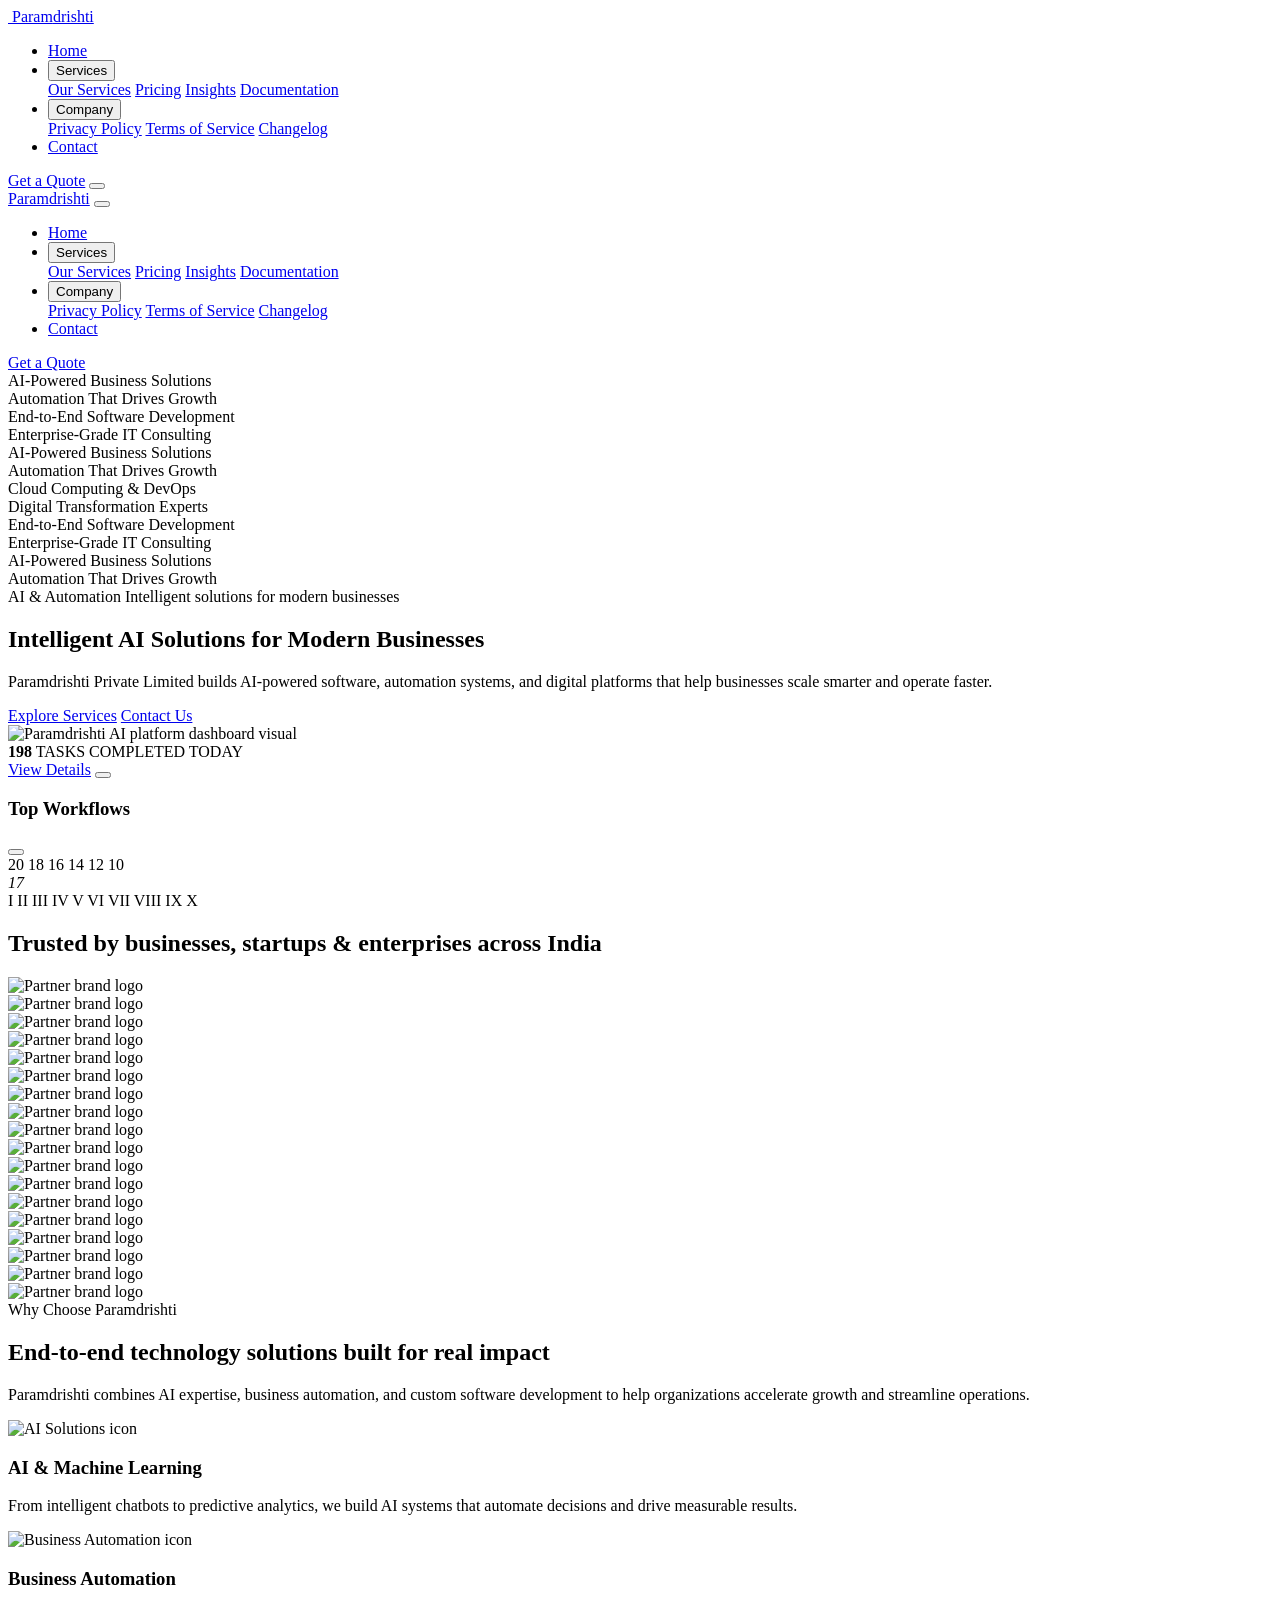
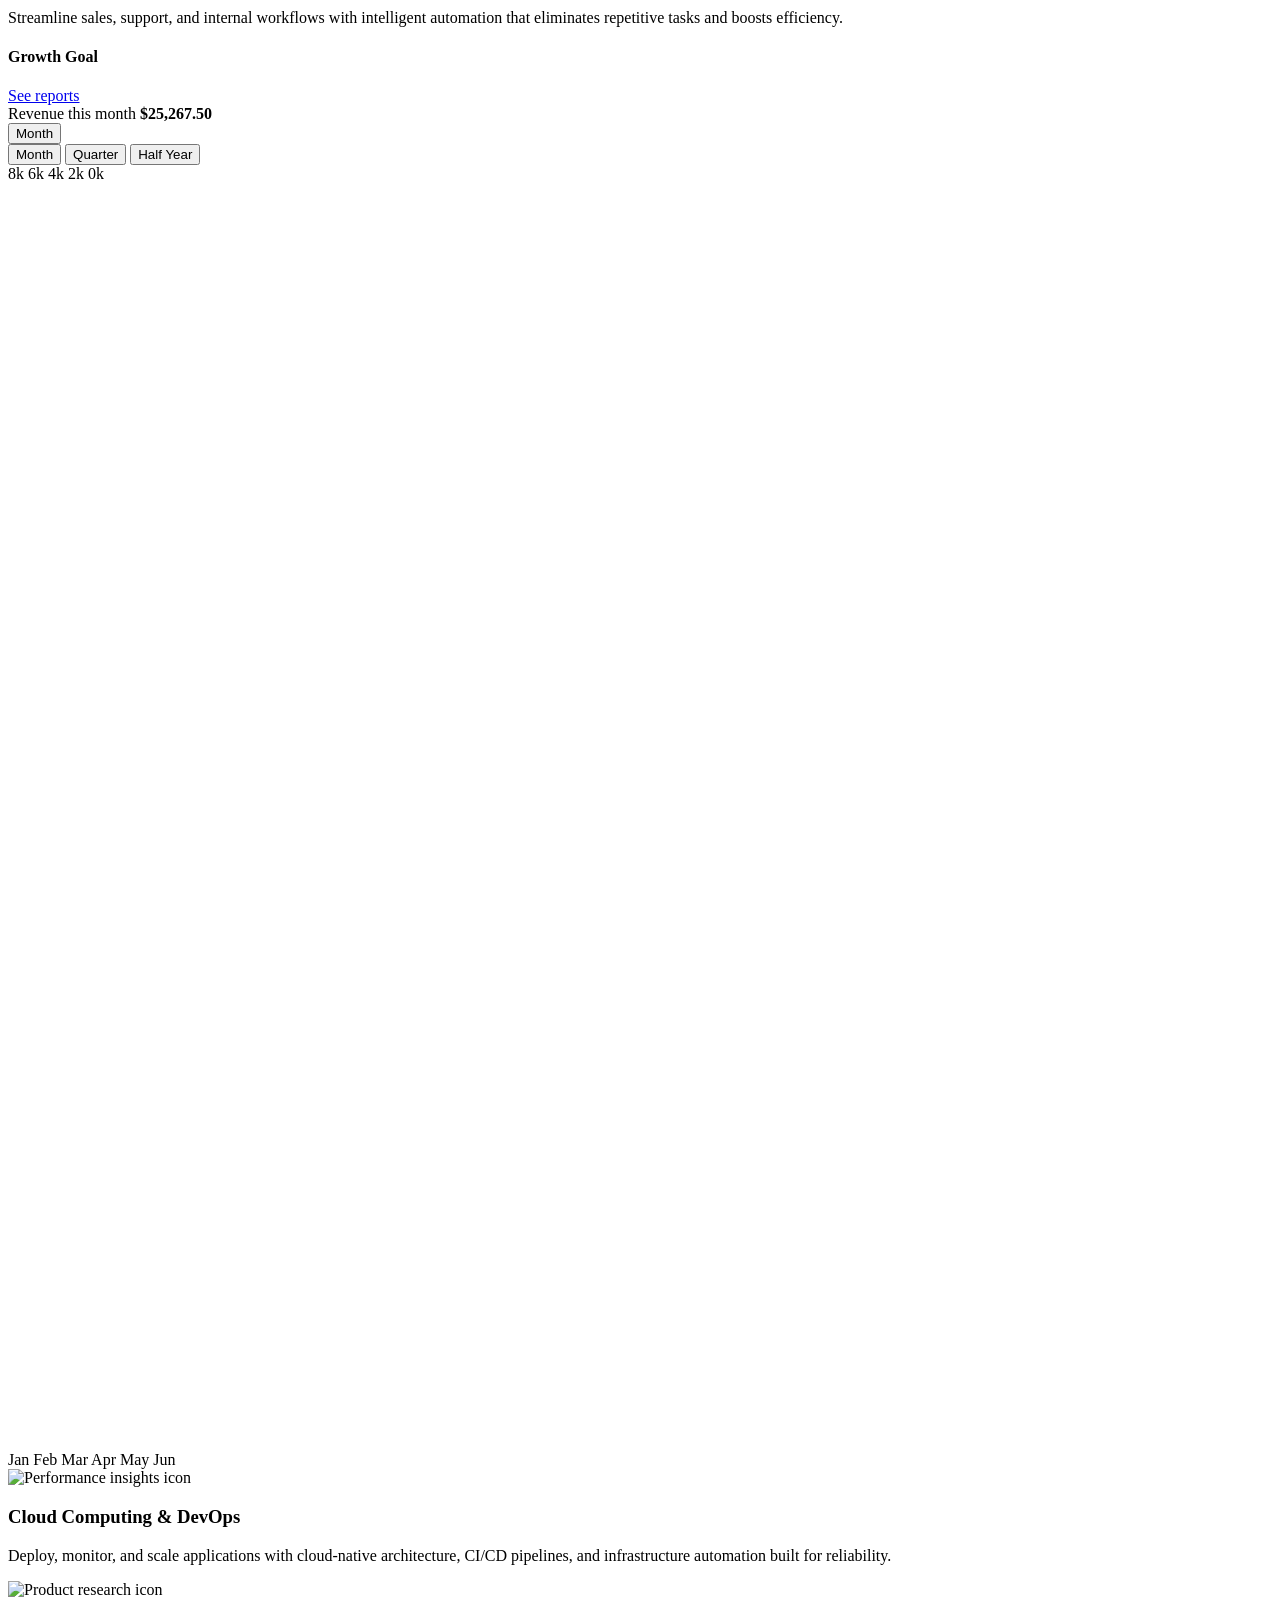
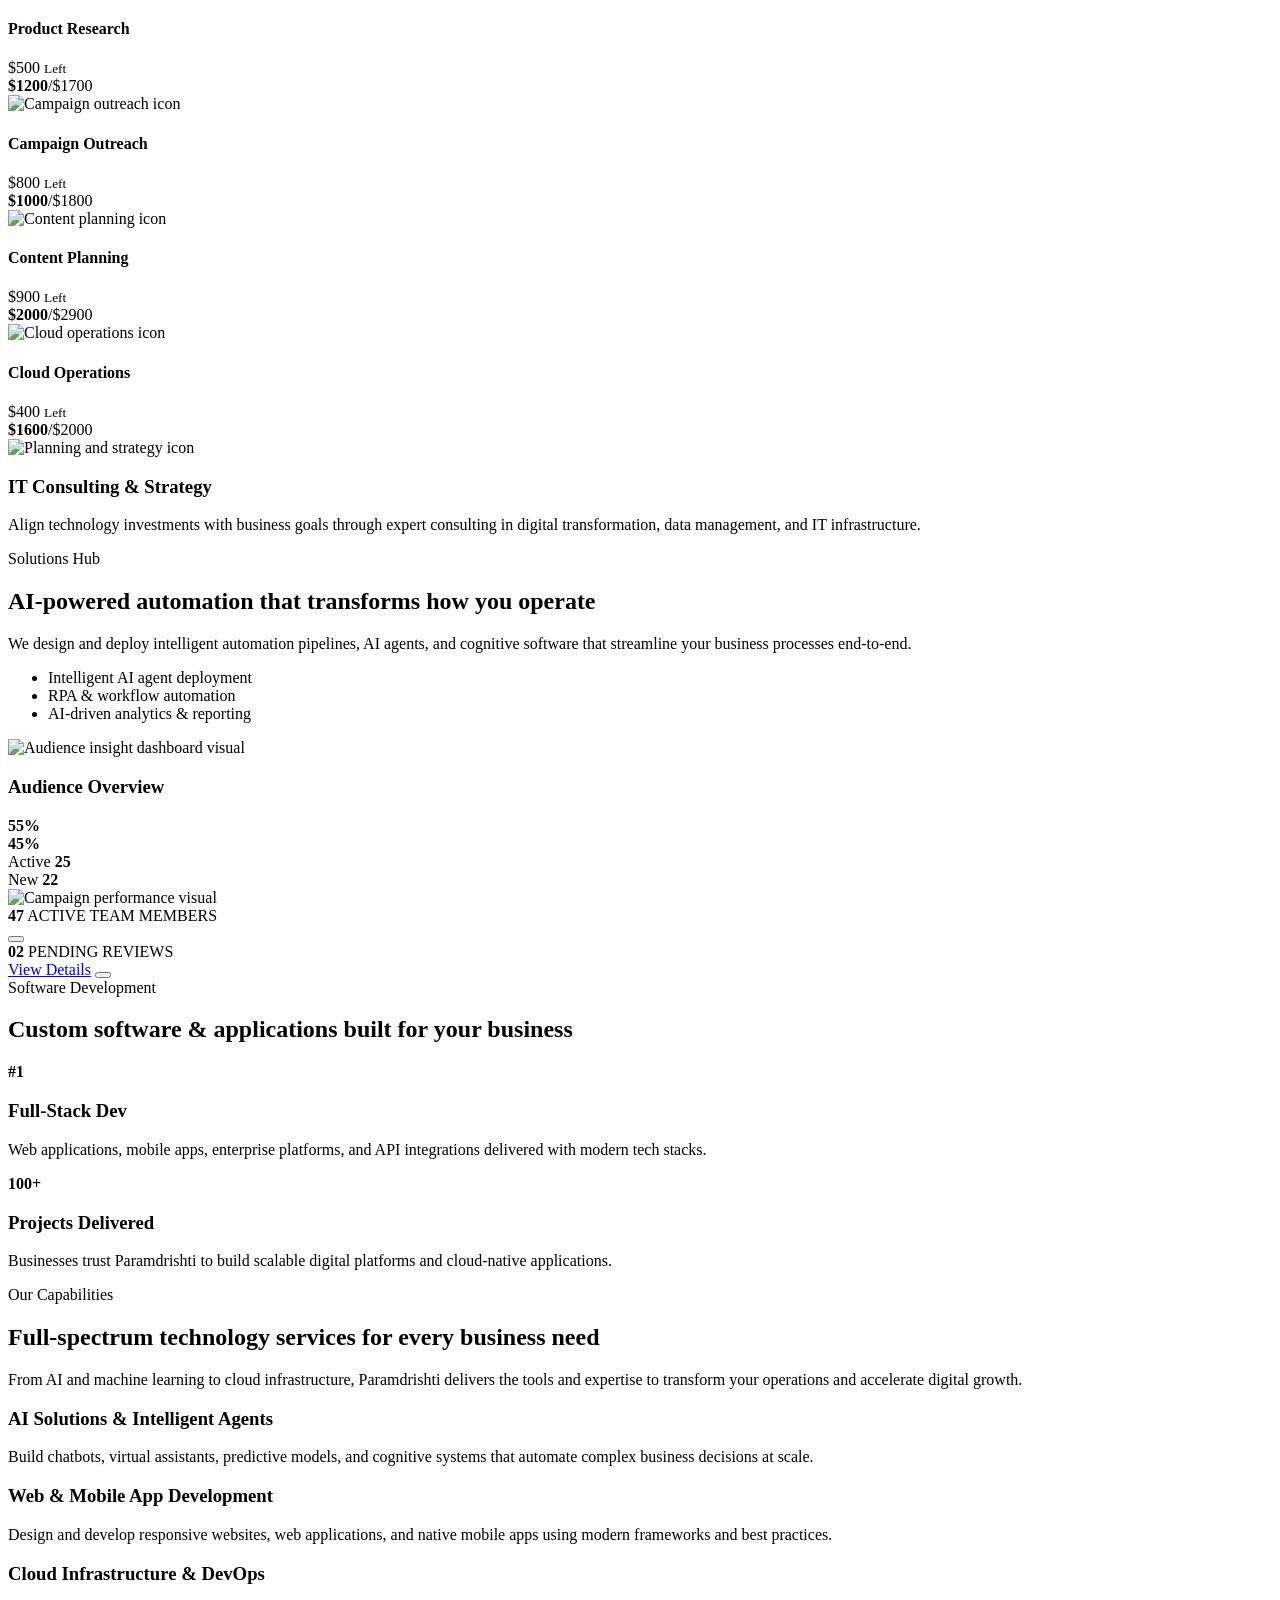
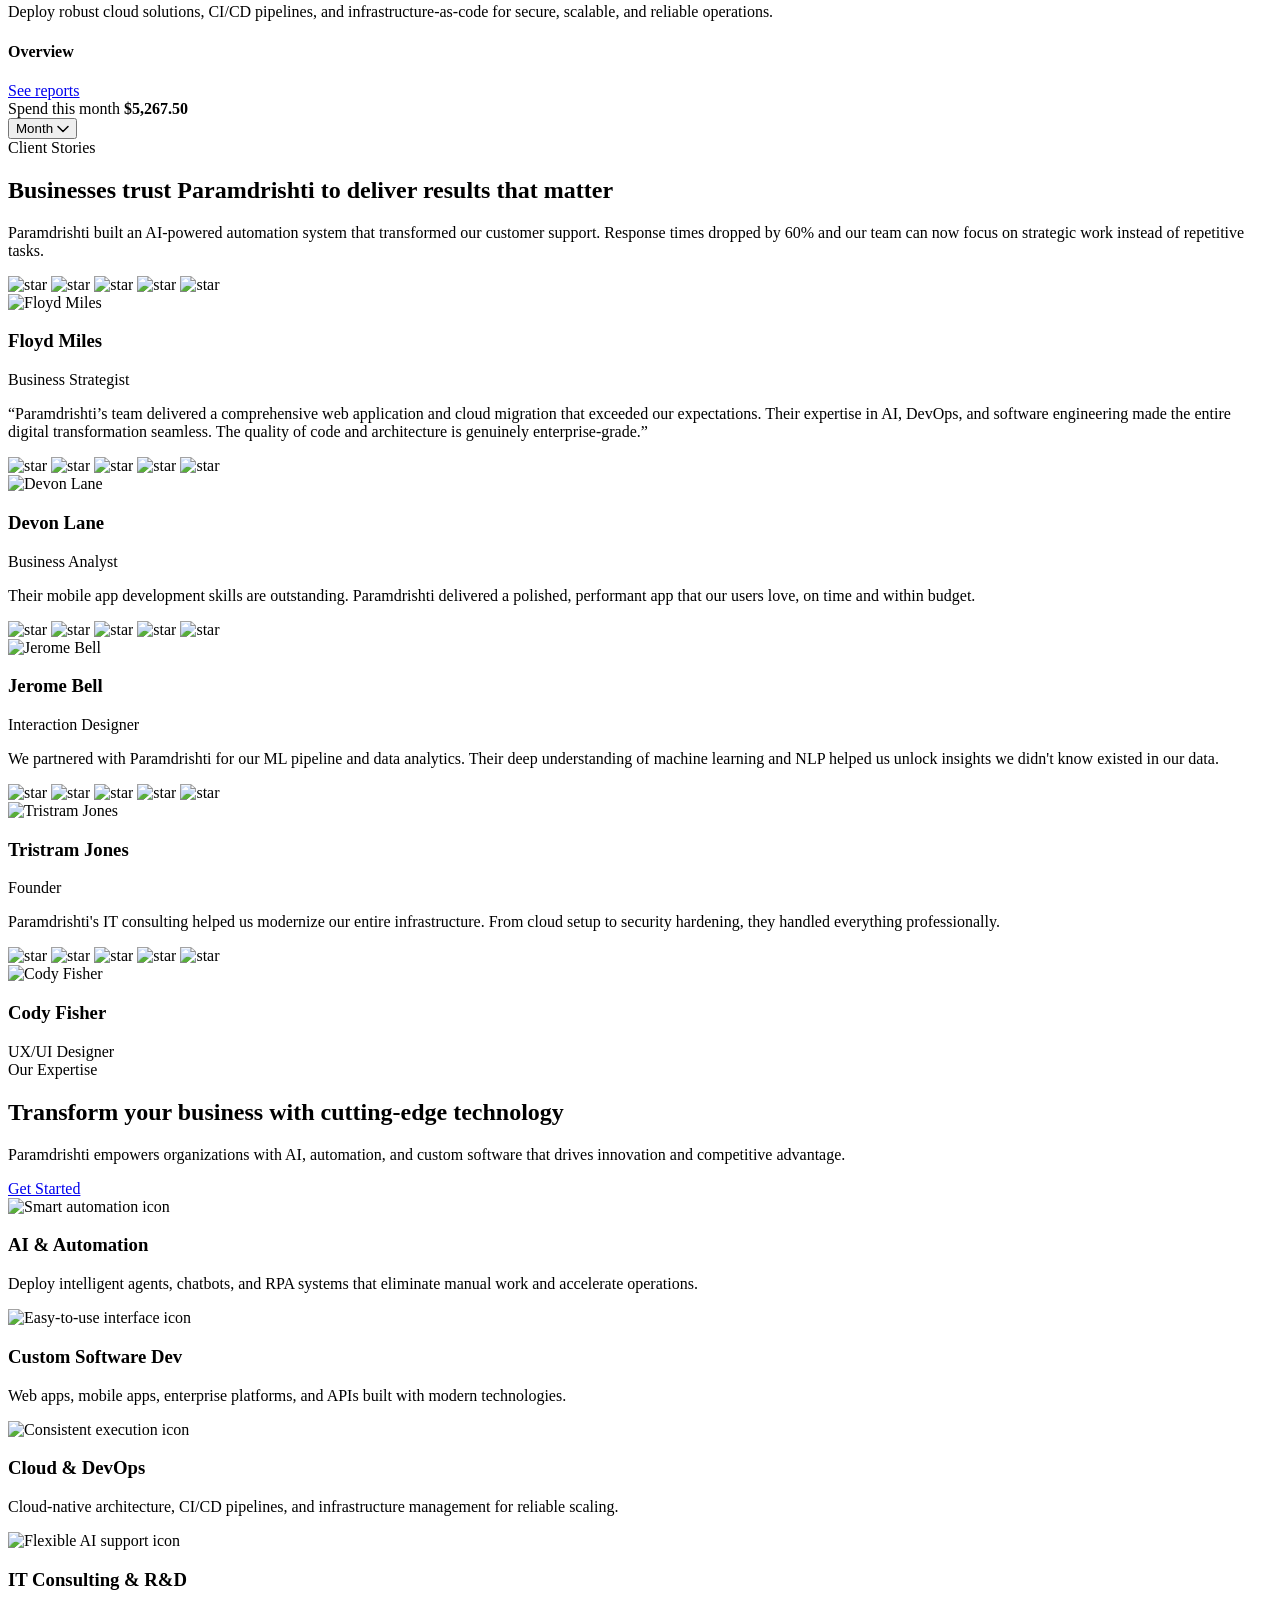
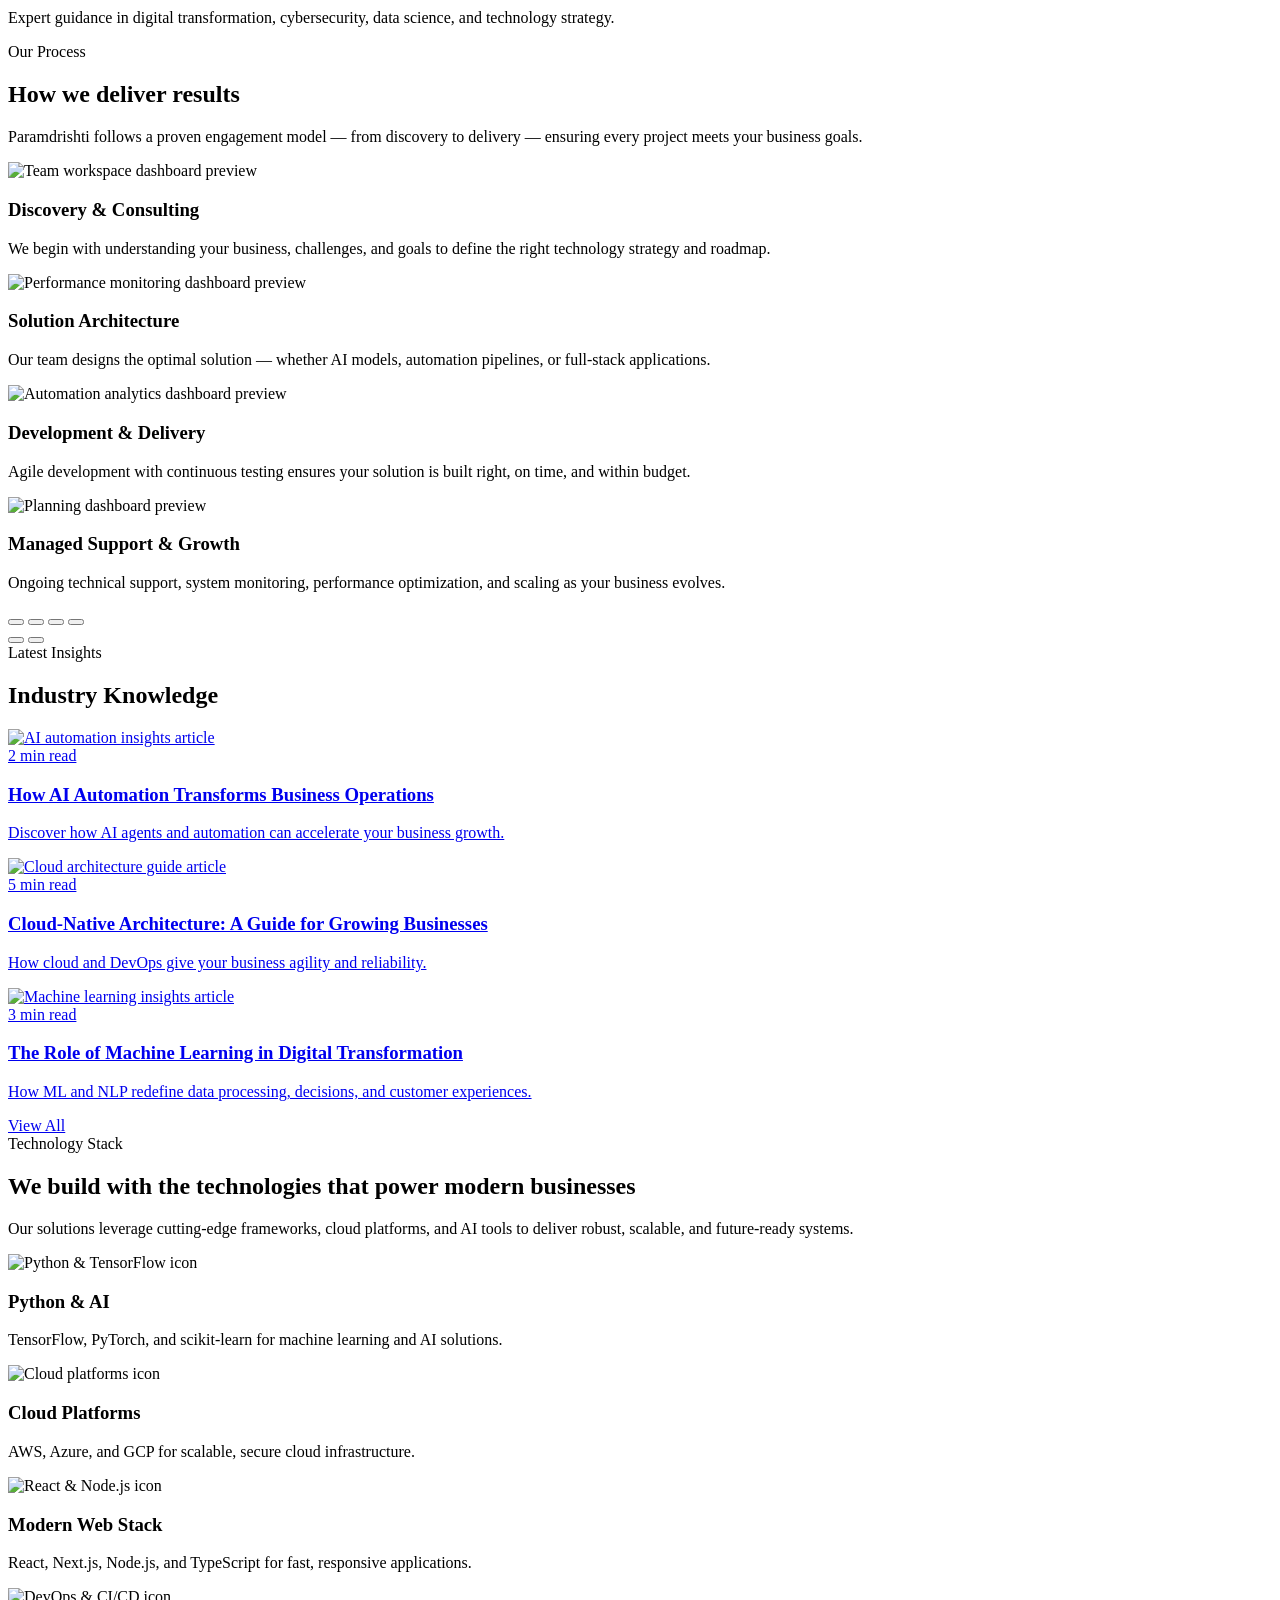
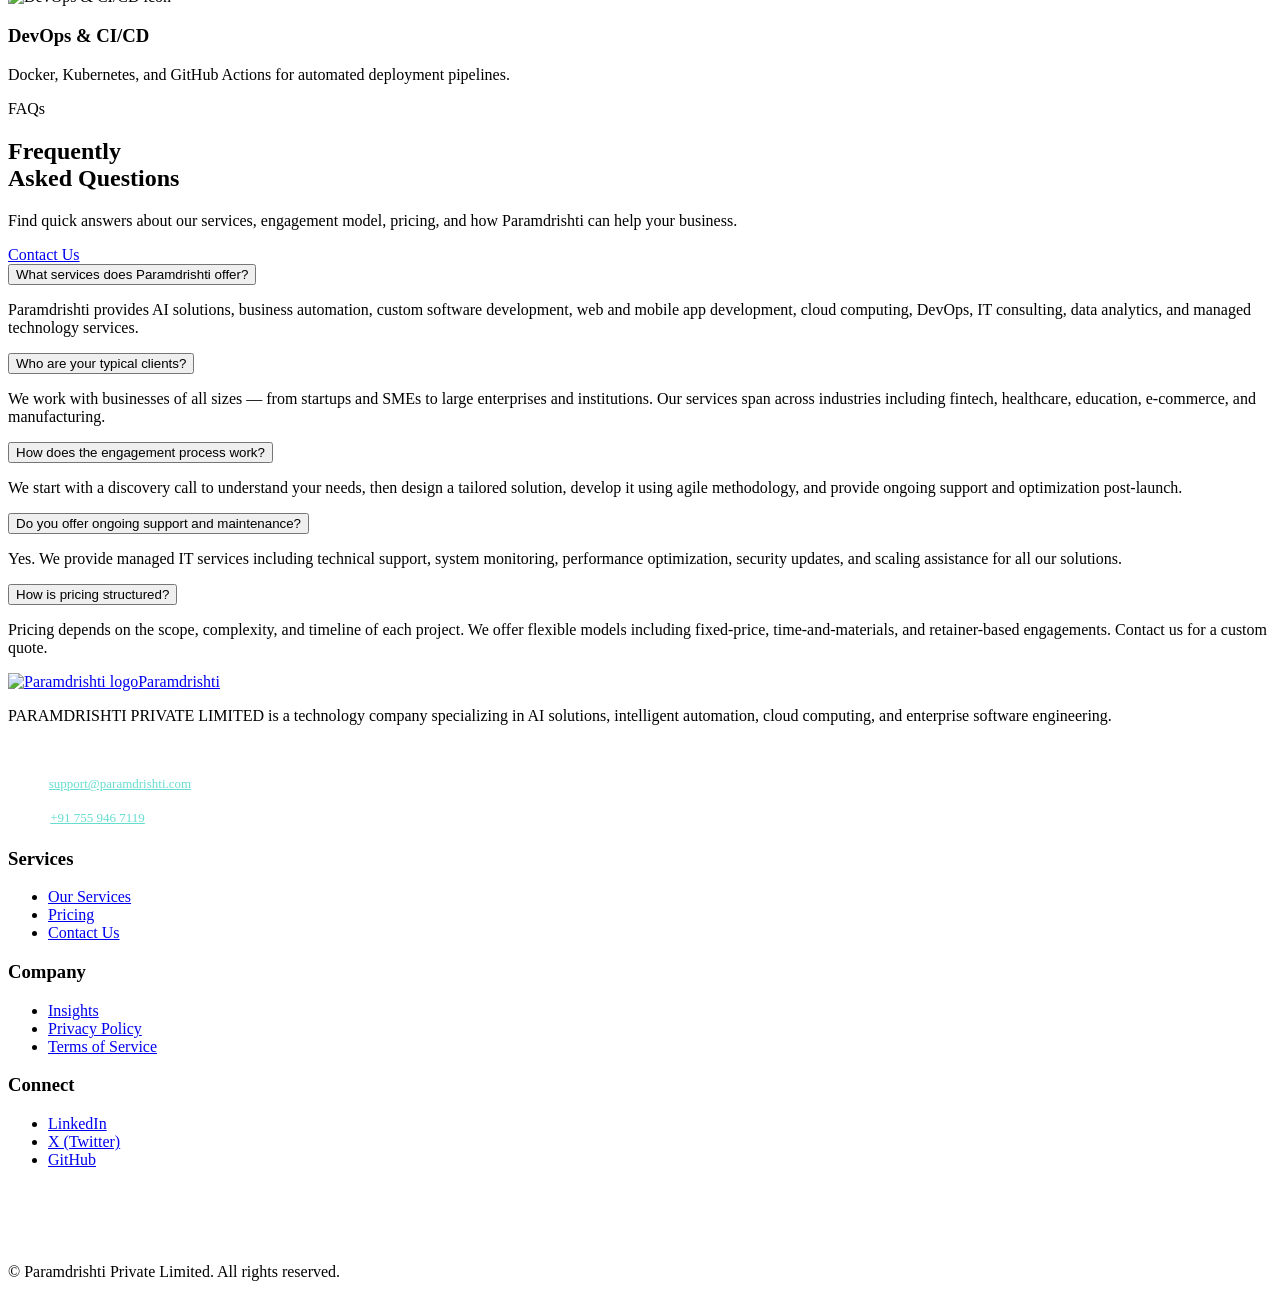
==== index.html @ 242113ce "feat: Rebrand website to Paramdrishti Private Limited with statutory MCA details, services portfolio" ====
<!DOCTYPE html>
<html lang="en">

<head>
    <meta charset="UTF-8" />
    <meta name="viewport" content="width=device-width, initial-scale=1.0" />
    <title>Paramdrishti | AI-Powered Software & Automation Solutions</title>
    <meta name="description"
        content="Paramdrishti Private Limited is a technology company specializing in AI solutions, business automation, software development, cloud computing, IT consulting, and digital transformation services." />
    <meta name="keywords"
        content="Paramdrishti, AI solutions, business automation, software development, cloud computing, IT consulting, digital transformation, machine learning, DevOps, web development, mobile apps" />
    <meta name="author" content="Paramdrishti Private Limited" />
    <meta name="robots" content="index, follow" />
    <meta name="theme-color" content="#020b1f" />
    <meta property="og:title" content="Paramdrishti | AI-Powered Software & Automation Solutions" />
    <meta property="og:description"
        content="Paramdrishti Private Limited delivers intelligent AI solutions, automation systems, custom software, and IT consulting to businesses, startups, and enterprises." />
    <meta property="og:type" content="website" />
    <meta property="og:image" content="images/preview.jpg" />
    <meta property="og:url" content="https://paramdrishti.com/" />
    <meta name="twitter:card" content="summary_large_image" />
    <meta name="twitter:title" content="Paramdrishti | AI-Powered Software & Automation Solutions" />
    <meta name="twitter:description"
        content="Paramdrishti Private Limited delivers intelligent AI solutions, automation systems, custom software, and IT consulting to businesses, startups, and enterprises." />
    <meta name="twitter:image" content="images/preview.jpg" />
    <link rel="canonical" href="https://paramdrishti.com/" />
    <link rel="shortcut icon" href="images/favicon.svg" type="image/x-icon">
    <link rel="preconnect" href="https://fonts.googleapis.com" />
    <link rel="preconnect" href="https://fonts.gstatic.com" crossorigin />
    <link href="https://fonts.googleapis.com/css2?family=Plus+Jakarta+Sans:wght@400;500;600;700;800&display=swap"
        rel="stylesheet" />

    <link rel="stylesheet" href="css/style.css" />
    <link rel="stylesheet" href="css/feature.css">
    <link rel="stylesheet" href="css/pricing.css">
    <link rel="stylesheet" href="css/documentation.css">
    <link rel="stylesheet" href="css/documentation-details.css">
    <link rel="stylesheet" href="css/blog-details.css">
    <link rel="stylesheet" href="css/legal.css">
    <link rel="stylesheet" href="css/contact.css">
    <link rel="stylesheet" href="css/404-error.css">
</head>

<body>
    <!-- ======================= Header Section Start ======================= -->
    <header class="site-header">
        <div class="container">
            <div class="header-row">
                <a href="index.html" class="site-logo" aria-label="Paramdrishti home"> <img src="images/favicon.svg" alt="">
                    Param<span>drishti</span></a>

                <nav class="desktop-nav" aria-label="Primary navigation">
                    <ul>
                        <li><a href="index.html">Home</a></li>

                        <li class="nav-dropdown">
                            <button class="nav-dropdown-toggle" type="button" aria-expanded="false">
                                <span>Services</span>
                                <ion-icon name="chevron-down-outline"></ion-icon>
                            </button>

                            <div class="nav-dropdown-menu">
                                <a href="features.html">Our Services</a>
                                <a href="pricing.html">Pricing</a>
                                <a href="blog.html">Insights</a>
                                <a href="documentation.html">Documentation</a>
                            </div>
                        </li>

                        <li class="nav-dropdown">
                            <button class="nav-dropdown-toggle" type="button" aria-expanded="false">
                                <span>Company</span>
                                <ion-icon name="chevron-down-outline"></ion-icon>
                            </button>

                            <div class="nav-dropdown-menu">
                                <a href="privacy.html">Privacy Policy</a>
                                <a href="terms.html">Terms of Service</a>
                                <a href="changelog.html">Changelog</a>
                            </div>
                        </li>

                        <li><a href="contact.html">Contact</a></li>
                    </ul>
                </nav>

                <div class="header-actions">
                    <a href="contact.html" class="header-btn">Get a Quote</a>

                    <button class="menu-toggle" id="menuToggle" aria-label="Open menu" aria-expanded="false"
                        aria-controls="mobileMenu" type="button">
                        <span></span>
                        <span></span>
                        <span></span>
                    </button>
                </div>
            </div>
        </div>
    </header>
    <!-- ======================= Header Section End ======================= -->

    <!-- ======================= Mobile Menu Section Start ======================= -->
    <div class="mobile-menu-overlay" id="mobileMenuOverlay"></div>

    <aside class="mobile-menu" id="mobileMenu" aria-hidden="true">
        <div class="mobile-menu-top">
            <a href="index.html" class="site-logo" aria-label="Paramdrishti home">Param<span>drishti</span></a>

            <button class="mobile-menu-close" id="mobileMenuClose" aria-label="Close menu" type="button">
                <ion-icon name="close-outline"></ion-icon>
            </button>
        </div>

        <nav class="mobile-nav" aria-label="Mobile navigation">
            <ul>
                <li><a href="index.html">Home</a></li>

                <li class="mobile-dropdown">
                    <button class="mobile-dropdown-toggle" type="button" aria-expanded="false">
                        <span>Services</span>
                        <ion-icon name="chevron-down-outline"></ion-icon>
                    </button>

                    <div class="mobile-dropdown-menu">
                        <a href="features.html">Our Services</a>
                        <a href="pricing.html">Pricing</a>
                        <a href="blog.html">Insights</a>
                        <a href="documentation.html">Documentation</a>
                    </div>
                </li>

                <li class="mobile-dropdown">
                    <button class="mobile-dropdown-toggle" type="button" aria-expanded="false">
                        <span>Company</span>
                        <ion-icon name="chevron-down-outline"></ion-icon>
                    </button>

                    <div class="mobile-dropdown-menu">
                        <a href="privacy.html">Privacy Policy</a>
                        <a href="terms.html">Terms of Service</a>
                        <a href="changelog.html">Changelog</a>
                    </div>
                </li>

                <li><a href="contact.html">Contact</a></li>
            </ul>
        </nav>

        <a href="contact.html" class="header-btn mobile-menu-btn">Get a Quote</a>
    </aside>
    <!-- ======================= Mobile Menu Section End ======================= -->

    <!-- ======================= Announcement Section Start ======================= -->
    <section class="announcement-bar" aria-label="Highlights">
        <div class="announcement-track">
            <div class="announcement-item">
                <ion-icon name="star"></ion-icon>
                <span>AI-Powered Business Solutions</span>
            </div>
            <div class="announcement-item">
                <ion-icon name="heart"></ion-icon>
                <span>Automation That Drives Growth</span>
            </div>
            <div class="announcement-item">
                <ion-icon name="time"></ion-icon>
                <span>End-to-End Software Development</span>
            </div>
            <div class="announcement-item">
                <ion-icon name="shield-checkmark"></ion-icon>
                <span>Enterprise-Grade IT Consulting</span>
            </div>
            <div class="announcement-item">
                <ion-icon name="star"></ion-icon>
                <span>AI-Powered Business Solutions</span>
            </div>
            <div class="announcement-item">
                <ion-icon name="heart"></ion-icon>
                <span>Automation That Drives Growth</span>
            </div>
            <div class="announcement-item">
                <ion-icon name="star"></ion-icon>
                <span>Cloud Computing & DevOps</span>
            </div>
            <div class="announcement-item">
                <ion-icon name="heart"></ion-icon>
                <span>Digital Transformation Experts</span>
            </div>
            <div class="announcement-item">
                <ion-icon name="time"></ion-icon>
                <span>End-to-End Software Development</span>
            </div>
            <div class="announcement-item">
                <ion-icon name="shield-checkmark"></ion-icon>
                <span>Enterprise-Grade IT Consulting</span>
            </div>
            <div class="announcement-item">
                <ion-icon name="star"></ion-icon>
                <span>AI-Powered Business Solutions</span>
            </div>
            <div class="announcement-item">
                <ion-icon name="heart"></ion-icon>
                <span>Automation That Drives Growth</span>
            </div>
        </div>
    </section>
    <!-- ======================= Announcement Section End ======================= -->



    <!-- ======================= Hero Section Start ======================= -->
    <section class="hero-section">
        <!-- Hero Background Effects Start -->
        <div class="hero-left-glow"></div>
        <div class="hero-blue-orb"></div>
        <div class="hero-dark-oval"></div>
        <div class="hero-curve-line"></div>
        <!-- Hero Background Effects End -->

        <div class="container">
            <div class="hero-layout">
                <div class="hero-content reveal-up">
                    <div class="hero-badge">
                        <span class="hero-badge-pill">AI & Automation</span>
                        <span class="hero-badge-text">Intelligent solutions for modern businesses</span>
                    </div>

                    <h1>Intelligent AI Solutions for Modern Businesses</h1>

                    <p>
                        Paramdrishti Private Limited builds AI-powered software, automation systems,
                        and digital platforms that help businesses scale smarter and operate faster.
                    </p>

                    <div class="hero-actions">
                        <a href="features.html" class="hero-btn hero-btn-primary">Explore Services</a>
                        <a href="contact.html" class="hero-btn hero-btn-secondary">Contact Us</a>
                    </div>
                </div>

                <div class="hero-visual reveal-up reveal-delay">
                    <div class="hero-image-wrap">
                        <img src="images/hero-visual.png" alt="Paramdrishti AI platform dashboard visual"
                            class="hero-main-image" />

                        <div class="hero-stat-card">
                            <div class="hero-stat-icon">
                                <ion-icon name="time-outline"></ion-icon>
                            </div>

                            <div class="hero-stat-text">
                                <strong>198</strong>
                                <span>TASKS COMPLETED TODAY</span>
                            </div>

                            <a href="#" class="hero-stat-btn">View Details</a>

                            <button class="hero-card-more" type="button" aria-label="More options">
                                <ion-icon name="ellipsis-horizontal"></ion-icon>
                            </button>
                        </div>

                        <div class="hero-chart-card">
                            <div class="hero-chart-head">
                                <h3>Top Workflows</h3>
                                <button type="button" aria-label="More options">
                                    <ion-icon name="ellipsis-horizontal"></ion-icon>
                                </button>
                            </div>

                            <div class="hero-chart-content">
                                <div class="hero-chart-yaxis">
                                    <span>20</span>
                                    <span>18</span>
                                    <span>16</span>
                                    <span>14</span>
                                    <span>12</span>
                                    <span>10</span>
                                </div>

                                <div class="hero-chart-main">
                                    <div class="hero-chart-bars">
                                        <div class="chart-bar"><span style="height: 68%;"></span></div>
                                        <div class="chart-bar"><span style="height: 73%;"></span></div>
                                        <div class="chart-bar"><span style="height: 65%;"></span></div>
                                        <div class="chart-bar"><span style="height: 69%;"></span></div>
                                        <div class="chart-bar"><span style="height: 76%;"></span></div>
                                        <div class="chart-bar active">
                                            <i class="chart-value">17</i>
                                            <span style="height: 74%;"></span>
                                        </div>
                                        <div class="chart-bar"><span style="height: 58%;"></span></div>
                                        <div class="chart-bar"><span style="height: 82%;"></span></div>
                                        <div class="chart-bar"><span style="height: 77%;"></span></div>
                                        <div class="chart-bar"><span style="height: 66%;"></span></div>
                                    </div>

                                    <div class="hero-chart-labels">
                                        <span>I</span>
                                        <span>II</span>
                                        <span>III</span>
                                        <span>IV</span>
                                        <span>V</span>
                                        <span>VI</span>
                                        <span>VII</span>
                                        <span>VIII</span>
                                        <span>IX</span>
                                        <span>X</span>
                                    </div>
                                </div>
                            </div>
                        </div>
                    </div>
                </div>
            </div>

            <div class="partners-inner reveal-up">
                <h2>Trusted by businesses, startups & enterprises across India</h2>

                <div class="partners-slider">
                    <div class="partners-track">
                        <div class="partner-item"><img src="images/partner-1.svg" alt="Partner brand logo" /></div>
                        <div class="partner-item"><img src="images/partner-2.svg" alt="Partner brand logo" /></div>
                        <div class="partner-item"><img src="images/partner-3.svg" alt="Partner brand logo" /></div>
                        <div class="partner-item"><img src="images/partner-4.svg" alt="Partner brand logo" /></div>
                        <div class="partner-item"><img src="images/partner-5.svg" alt="Partner brand logo" /></div>
                        <div class="partner-item"><img src="images/partner-6.svg" alt="Partner brand logo" /></div>
                        <div class="partner-item"><img src="images/partner-3.svg" alt="Partner brand logo" /></div>
                        <div class="partner-item"><img src="images/partner-4.svg" alt="Partner brand logo" /></div>
                        <div class="partner-item"><img src="images/partner-5.svg" alt="Partner brand logo" /></div>
                        <div class="partner-item"><img src="images/partner-3.svg" alt="Partner brand logo" /></div>
                        <div class="partner-item"><img src="images/partner-6.svg" alt="Partner brand logo" /></div>
                        <div class="partner-item"><img src="images/partner-2.svg" alt="Partner brand logo" /></div>

                        <div class="partner-item mobile-clone"><img src="images/partner-1.svg"
                                alt="Partner brand logo" />
                        </div>
                        <div class="partner-item mobile-clone"><img src="images/partner-2.svg"
                                alt="Partner brand logo" />
                        </div>
                        <div class="partner-item mobile-clone"><img src="images/partner-3.svg"
                                alt="Partner brand logo" />
                        </div>
                        <div class="partner-item mobile-clone"><img src="images/partner-4.svg"
                                alt="Partner brand logo" />
                        </div>
                        <div class="partner-item mobile-clone"><img src="images/partner-5.svg"
                                alt="Partner brand logo" />
                        </div>
                        <div class="partner-item mobile-clone"><img src="images/partner-6.svg"
                                alt="Partner brand logo" /></div>
                    </div>
                </div>
            </div>
        </div>
    </section>
    <!-- ======================= Hero Section End ======================= -->


    <!-- ======================= Why Choose Section Start ======================= -->
    <section class="why-choose-section">
        <div class="container">
            <div class="why-choose-heading reveal-up">
                <div class="why-choose-badge">Why Choose Paramdrishti</div>
                <h2>End-to-end technology solutions built for real impact</h2>
                <p>
                    Paramdrishti combines AI expertise, business automation, and custom software
                    development to help organizations accelerate growth and streamline operations.
                </p>
            </div>

            <div class="why-choose-grid">
                <div class="why-choose-col why-choose-col-left">
                    <article class="why-card why-card-primary reveal-up">
                        <div class="why-card-icon">
                            <img src="images/wallet-icon.svg" alt="AI Solutions icon" />
                        </div>
                        <h3>AI & Machine Learning</h3>
                        <p>
                            From intelligent chatbots to predictive analytics, we build
                            AI systems that automate decisions and drive measurable results.
                        </p>
                    </article>

                    <article class="why-card why-card-saving reveal-up">
                        <div class="why-card-icon">
                            <img src="images/users-icon.svg" alt="Business Automation icon" />
                        </div>
                        <h3>Business Automation</h3>
                        <p>
                            Streamline sales, support, and internal workflows with intelligent
                            automation that eliminates repetitive tasks and boosts efficiency.
                        </p>

                        <div class="saving-widget">
                            <div class="saving-widget-top">
                                <h4>Growth Goal</h4>
                                <a href="#">See reports</a>
                            </div>

                            <div class="saving-widget-toolbar">
                                <div>
                                    <span>Revenue this month</span>
                                    <strong id="savingIncomeValue">$25,267<span>.50</span></strong>
                                </div>

                                <div class="saving-select-wrap">
                                    <button class="saving-select-btn" id="savingSelectBtn" type="button"
                                        aria-expanded="false">
                                        <span id="savingCurrentFilter">Month</span>
                                        <ion-icon name="chevron-down-outline"></ion-icon>
                                    </button>

                                    <div class="saving-select-menu" id="savingSelectMenu">
                                        <button type="button" data-filter="Month">Month</button>
                                        <button type="button" data-filter="Quarter">Quarter</button>
                                        <button type="button" data-filter="Half Year">Half Year</button>
                                    </div>
                                </div>
                            </div>

                            <div class="saving-chart-wrap">
                                <div class="saving-y-axis">
                                    <span>8k</span>
                                    <span>6k</span>
                                    <span>4k</span>
                                    <span>2k</span>
                                    <span>0k</span>
                                </div>

                                <div class="saving-chart-area">
                                    <div class="saving-grid-lines">
                                        <span></span>
                                        <span></span>
                                        <span></span>
                                        <span></span>
                                        <span></span>
                                    </div>

                                    <div class="saving-highlight" id="savingHighlight"></div>

                                    <svg class="saving-line-chart" id="savingLineChart" viewBox="0 0 100 100"
                                        preserveAspectRatio="none" aria-hidden="true">
                                        <path id="savingLinePath"></path>
                                    </svg>

                                    <div class="saving-point" id="savingPoint">
                                        <span></span>
                                    </div>

                                    <div class="saving-x-axis" id="savingXAxis">
                                        <span>Jan</span>
                                        <span>Feb</span>
                                        <span>Mar</span>
                                        <span class="active">Apr</span>
                                        <span>May</span>
                                        <span>Jun</span>
                                    </div>
                                </div>
                            </div>
                        </div>
                    </article>
                </div>

                <div class="why-choose-col why-choose-col-right">
                    <article class="why-card why-card-chart reveal-up reveal-delay">
                        <div class="why-card-icon">
                            <img src="images/chart-up-icon.svg" alt="Performance insights icon" />
                        </div>

                        <h3>Cloud Computing & DevOps</h3>
                        <p>
                            Deploy, monitor, and scale applications with cloud-native architecture,
                            CI/CD pipelines, and infrastructure automation built for reliability.
                        </p>

                        <div class="expense-card">
                            <div class="expense-item" data-progress="76">
                                <div class="expense-icon expense-icon-blue">
                                    <img src="images/basket-icon.svg" alt="Product research icon" />
                                </div>
                                <div class="expense-content">
                                    <div class="expense-top">
                                        <h4>Product Research</h4>
                                        <span>$500 <small>Left</small></span>
                                    </div>
                                    <div class="expense-meta">
                                        <strong>$1200</strong><span>/$1700</span>
                                    </div>
                                    <div class="expense-bar">
                                        <span class="expense-fill expense-fill-blue"></span>
                                    </div>
                                </div>
                            </div>

                            <div class="expense-item" data-progress="72">
                                <div class="expense-icon expense-icon-cyan">
                                    <img src="images/recharge-icon.svg" alt="Campaign outreach icon" />
                                </div>
                                <div class="expense-content">
                                    <div class="expense-top">
                                        <h4>Campaign Outreach</h4>
                                        <span>$800 <small>Left</small></span>
                                    </div>
                                    <div class="expense-meta">
                                        <strong>$1000</strong><span>/$1800</span>
                                    </div>
                                    <div class="expense-bar">
                                        <span class="expense-fill expense-fill-cyan"></span>
                                    </div>
                                </div>
                            </div>

                            <div class="expense-item" data-progress="72">
                                <div class="expense-icon expense-icon-green">
                                    <img src="images/tea-icon.svg" alt="Content planning icon" />
                                </div>
                                <div class="expense-content">
                                    <div class="expense-top">
                                        <h4>Content Planning</h4>
                                        <span>$900 <small>Left</small></span>
                                    </div>
                                    <div class="expense-meta">
                                        <strong>$2000</strong><span>/$2900</span>
                                    </div>
                                    <div class="expense-bar">
                                        <span class="expense-fill expense-fill-green"></span>
                                    </div>
                                </div>
                            </div>

                            <div class="expense-item" data-progress="72">
                                <div class="expense-icon expense-icon-blue">
                                    <img src="images/wifi-icon.svg" alt="Cloud operations icon" />
                                </div>
                                <div class="expense-content">
                                    <div class="expense-top">
                                        <h4>Cloud Operations</h4>
                                        <span>$400 <small>Left</small></span>
                                    </div>
                                    <div class="expense-meta">
                                        <strong>$1600</strong><span>/$2000</span>
                                    </div>
                                    <div class="expense-bar">
                                        <span class="expense-fill expense-fill-blue"></span>
                                    </div>
                                </div>
                            </div>
                        </div>
                    </article>

                    <article class="why-card why-card-bottom reveal-up reveal-delay">
                        <div class="why-card-icon">
                            <img src="images/finance-icon.svg" alt="Planning and strategy icon" />
                        </div>
                        <h3>IT Consulting & Strategy</h3>
                        <p>
                            Align technology investments with business goals through expert
                            consulting in digital transformation, data management, and IT infrastructure.
                        </p>
                    </article>
                </div>
            </div>
        </div>
    </section>
    <!-- ======================= Why Choose Section End ======================= -->


    <!-- ======================= CRM Showcase Section Start ======================= -->
    <section class="crm-showcase-section">
        <div class="container">
            <div class="crm-showcase-grid">
                <div class="crm-text-block crm-text-block-top reveal-up">
                    <div class="crm-mini-badge">Solutions Hub</div>

                    <h2>AI-powered automation that transforms how you operate</h2>

                    <p>
                        We design and deploy intelligent automation pipelines, AI agents,
                        and cognitive software that streamline your business processes end-to-end.
                    </p>

                    <ul class="crm-feature-list">
                        <li>
                            <ion-icon name="checkmark-outline"></ion-icon>
                            <span>Intelligent AI agent deployment</span>
                        </li>
                        <li>
                            <ion-icon name="checkmark-outline"></ion-icon>
                            <span>RPA & workflow automation</span>
                        </li>
                        <li>
                            <ion-icon name="checkmark-outline"></ion-icon>
                            <span>AI-driven analytics & reporting</span>
                        </li>
                    </ul>
                </div>

                <div class="crm-visual-card crm-visual-card-top reveal-up reveal-delay">
                    <div class="crm-visual-image-wrap">
                        <img src="images/crm-top-visual.png" alt="Audience insight dashboard visual"
                            class="crm-visual-image" />
                    </div>

                    <div class="crm-gender-card">
                        <div class="crm-card-dots">
                            <span></span>
                            <span></span>
                            <span></span>
                        </div>

                        <div class="crm-gender-card-head">
                            <h3>Audience Overview</h3>
                        </div>

                        <div class="crm-gender-chart">
                            <div class="crm-gender-bubble crm-gender-bubble-blue">
                                <strong>55%</strong>
                            </div>

                            <div class="crm-gender-bubble crm-gender-bubble-light">
                                <strong>45%</strong>
                            </div>
                        </div>

                        <div class="crm-gender-divider"></div>

                        <div class="crm-gender-legend">
                            <div class="crm-gender-legend-item">
                                <span class="legend-dot legend-dot-blue"></span>
                                <span>Active <strong>25</strong></span>
                            </div>

                            <div class="crm-gender-legend-item">
                                <span class="legend-dot legend-dot-dark"></span>
                                <span>New <strong>22</strong></span>
                            </div>
                        </div>
                    </div>
                </div>

                <div class="crm-visual-card crm-visual-card-bottom reveal-up">
                    <div class="crm-visual-image-wrap crm-visual-image-wrap-bottom">
                        <img src="images/crm-bottom-visual.png" alt="Campaign performance visual"
                            class="crm-visual-image" />
                    </div>

                    <div class="crm-small-card crm-small-card-top">
                        <div class="crm-small-card-icon">
                            <ion-icon name="school-outline"></ion-icon>
                        </div>

                        <div class="crm-small-card-content">
                            <strong>47</strong>
                            <span>ACTIVE TEAM MEMBERS</span>
                        </div>

                        <button type="button" class="crm-small-card-more" aria-label="More options">
                            <ion-icon name="ellipsis-horizontal"></ion-icon>
                        </button>
                    </div>

                    <div class="crm-small-card crm-small-card-bottom">
                        <div class="crm-small-card-icon">
                            <ion-icon name="sad-outline"></ion-icon>
                        </div>

                        <div class="crm-small-card-content">
                            <strong>02</strong>
                            <span>PENDING REVIEWS</span>
                        </div>

                        <a href="#" class="crm-small-card-btn">View Details</a>

                        <button type="button" class="crm-small-card-more" aria-label="More options">
                            <ion-icon name="ellipsis-horizontal"></ion-icon>
                        </button>
                    </div>
                </div>

                <div class="crm-text-block crm-text-block-bottom reveal-up reveal-delay">
                    <div class="crm-mini-badge">Software Development</div>

                    <h2>Custom software & applications built for your business</h2>

                    <div class="crm-stats-grid">
                        <div class="crm-stat-item">
                            <strong>#1</strong>
                            <h3>Full-Stack Dev</h3>
                            <p>
                                Web applications, mobile apps, enterprise platforms, and
                                API integrations delivered with modern tech stacks.
                            </p>
                        </div>

                        <div class="crm-stat-item">
                            <strong>100+</strong>
                            <h3>Projects Delivered</h3>
                            <p>
                                Businesses trust Paramdrishti to build scalable digital
                                platforms and cloud-native applications.
                            </p>
                        </div>
                    </div>
                </div>
            </div>
        </div>
    </section>
    <!-- ======================= CRM Showcase Section End ======================= -->



    <!-- ======================= Features Section Start ======================= -->
    <section class="features-section">
        <div class="container">
            <div class="features-heading reveal-up">
                <div class="features-badge">Our Capabilities</div>
                <h2>Full-spectrum technology services for every business need</h2>
                <p>
                    From AI and machine learning to cloud infrastructure, Paramdrishti delivers the tools and
                    expertise to transform your operations and accelerate digital growth.
                </p>
            </div>

            <div class="features-showcase">
                <div class="features-left reveal-up">
                    <div class="features-progress-line">
                        <span class="features-progress-active"></span>
                    </div>

                    <div class="features-list">
                        <article class="feature-item feature-item-active" data-feature="0"
                            data-image="images/features-overview-card.png" data-title="AI Solutions" data-link="Learn more"
                            data-label="Projects delivered" data-amount="150+" data-period="Year"
                            data-months="Jan,Feb,Mar,Apr,May,Jun" data-values="62,78,92,50,88,68">
                            <h3>AI Solutions &amp; Intelligent Agents</h3>
                            <p>
                                Build chatbots, virtual assistants, predictive models, and cognitive
                                systems that automate complex business decisions at scale.
                            </p>
                        </article>

                        <article class="feature-item" data-feature="1" data-image="images/features-overview-card-2.png"
                            data-title="Web & Mobile" data-link="View portfolio" data-label="Apps launched"
                            data-amount="80+" data-period="Year" data-months="Jan,Feb,Mar,Apr,May,Jun"
                            data-values="48,64,58,84,95,74">
                            <h3>Web &amp; Mobile App Development</h3>
                            <p>
                                Design and develop responsive websites, web applications, and
                                native mobile apps using modern frameworks and best practices.
                            </p>
                        </article>

                        <article class="feature-item" data-feature="2" data-image="images/features-overview-card-3.png"
                            data-title="Cloud & DevOps" data-link="View details" data-label="Uptime achieved"
                            data-amount="99.9%" data-period="Year" data-months="Jan,Feb,Mar,Apr,May,Jun"
                            data-values="72,56,82,60,90,76">
                            <h3>Cloud Infrastructure &amp; DevOps</h3>
                            <p>
                                Deploy robust cloud solutions, CI/CD pipelines, and
                                infrastructure-as-code for secure, scalable, and reliable operations.
                            </p>
                        </article>
                    </div>
                </div>

                <div class="features-right reveal-up reveal-delay">
                    <div class="features-visual-frame">
                        <div class="features-card" id="featuresCard">
                            <div class="features-card__top">
                                <h4 id="featureCardTitle">Overview</h4>
                                <a href="javascript:void(0)" id="featureCardLink">See reports</a>
                            </div>

                            <div class="features-card__body">
                                <div class="features-card__meta">
                                    <div>
                                        <span id="featureCardLabel">Spend this month</span>
                                        <strong id="featureCardAmount">$5,267.50</strong>
                                    </div>

                                    <button class="features-card__filter" type="button" id="featureCardPeriod">
                                        Month
                                        <svg width="12" height="8" viewBox="0 0 12 8" fill="none" aria-hidden="true">
                                            <path d="M1 1.5L6 6.5L11 1.5" stroke="currentColor" stroke-width="1.5"
                                                stroke-linecap="round" stroke-linejoin="round" />
                                        </svg>
                                    </button>
                                </div>

                                <div class="features-chart" id="featuresChart">
                                    <div class="features-chart__grid">
                                        <span></span>
                                        <span></span>
                                        <span></span>
                                        <span></span>
                                    </div>

                                    <div class="features-chart__bars" id="featuresChartBars"></div>
                                </div>
                            </div>
                        </div>

                    </div>
                </div>
            </div>
        </div>
    </section>
    <!-- ======================= Features Section End ======================= -->



    <!-- ======================= Testimonial Section Start ======================= -->
    <section class="testimonial-section">
        <div class="container">
            <div class="testimonial-heading reveal-up">
                <div class="testimonial-badge">Client Stories</div>
                <h2>Businesses trust Paramdrishti to deliver results that matter</h2>
            </div>

            <div class="testimonial-grid">
                <article class="testimonial-card testimonial-card-sm reveal-up reveal-delay-1">
                    <p class="testimonial-text">
                        Paramdrishti built an AI-powered automation system that transformed our
                        customer support. Response times dropped by 60% and our team can now focus
                        on strategic work instead of repetitive tasks.
                    </p>

                    <div class="testimonial-rating">
                        <img src="images/star.svg" alt="star" />
                        <img src="images/star.svg" alt="star" />
                        <img src="images/star.svg" alt="star" />
                        <img src="images/star.svg" alt="star" />
                        <img src="images/star.svg" alt="star" />
                    </div>

                    <div class="testimonial-author">
                        <div class="testimonial-author__avatar">
                            <img src="images/testimonial-user-1.png" alt="Floyd Miles" />
                        </div>
                        <div class="testimonial-author__info">
                            <h3>Floyd Miles</h3>
                            <span>Business Strategist</span>
                        </div>
                    </div>
                </article>

                <article class="testimonial-card testimonial-card-lg reveal-up reveal-delay-2">
                    <p class="testimonial-text">
                        “Paramdrishti’s team delivered a comprehensive web application and cloud
                        migration that exceeded our expectations. Their expertise in AI, DevOps,
                        and software engineering made the entire digital transformation seamless.
                        The quality of code and architecture is genuinely enterprise-grade.”
                    </p>

                    <div class="testimonial-rating">
                        <img src="images/star.svg" alt="star" />
                        <img src="images/star.svg" alt="star" />
                        <img src="images/star.svg" alt="star" />
                        <img src="images/star.svg" alt="star" />
                        <img src="images/star.svg" alt="star" />
                    </div>

                    <div class="testimonial-author">
                        <div class="testimonial-author__avatar">
                            <img src="images/testimonial-user-2.png" alt="Devon Lane" />
                        </div>
                        <div class="testimonial-author__info">
                            <h3>Devon Lane</h3>
                            <span>Business Analyst</span>
                        </div>
                    </div>
                </article>

                <article class="testimonial-card testimonial-card-sm reveal-up reveal-delay-3">
                    <p class="testimonial-text">
                        Their mobile app development skills are outstanding. Paramdrishti delivered
                        a polished, performant app that our users love, on time and within budget.
                    </p>

                    <div class="testimonial-rating">
                        <img src="images/star.svg" alt="star" />
                        <img src="images/star.svg" alt="star" />
                        <img src="images/star.svg" alt="star" />
                        <img src="images/star.svg" alt="star" />
                        <img src="images/star.svg" alt="star" />
                    </div>

                    <div class="testimonial-author">
                        <div class="testimonial-author__avatar">
                            <img src="images/testimonial-user-3.png" alt="Jerome Bell" />
                        </div>
                        <div class="testimonial-author__info">
                            <h3>Jerome Bell</h3>
                            <span>Interaction Designer</span>
                        </div>
                    </div>
                </article>

                <article class="testimonial-card testimonial-card-sm reveal-up reveal-delay-4">
                    <p class="testimonial-text">
                        We partnered with Paramdrishti for our ML pipeline and data analytics.
                        Their deep understanding of machine learning and NLP helped us unlock
                        insights we didn't know existed in our data.
                    </p>

                    <div class="testimonial-rating">
                        <img src="images/star.svg" alt="star" />
                        <img src="images/star.svg" alt="star" />
                        <img src="images/star.svg" alt="star" />
                        <img src="images/star.svg" alt="star" />
                        <img src="images/star.svg" alt="star" />
                    </div>

                    <div class="testimonial-author">
                        <div class="testimonial-author__avatar">
                            <img src="images/testimonial-user-4.png" alt="Tristram Jones" />
                        </div>
                        <div class="testimonial-author__info">
                            <h3>Tristram Jones</h3>
                            <span>Founder</span>
                        </div>
                    </div>
                </article>

                <article class="testimonial-card testimonial-card-sm reveal-up reveal-delay-5">
                    <p class="testimonial-text">
                        Paramdrishti's IT consulting helped us modernize our entire infrastructure.
                        From cloud setup to security hardening, they handled everything professionally.
                    </p>

                    <div class="testimonial-rating">
                        <img src="images/star.svg" alt="star" />
                        <img src="images/star.svg" alt="star" />
                        <img src="images/star.svg" alt="star" />
                        <img src="images/star.svg" alt="star" />
                        <img src="images/star.svg" alt="star" />
                    </div>

                    <div class="testimonial-author">
                        <div class="testimonial-author__avatar">
                            <img src="images/testimonial-user-5.png" alt="Cody Fisher" />
                        </div>
                        <div class="testimonial-author__info">
                            <h3>Cody Fisher</h3>
                            <span>UX/UI Designer</span>
                        </div>
                    </div>
                </article>
            </div>
        </div>
    </section>
    <!-- ======================= Testimonial Section End ======================= -->



    <!-- ======================= Highlights Section Start ======================= -->
    <section class="highlights-section">
        <div class="container">
            <div class="highlights-layout">
                <div class="highlights-content reveal-up">
                    <div class="highlights-badge">Our Expertise</div>

                    <h2>Transform your business with cutting-edge technology</h2>

                    <p>
                        Paramdrishti empowers organizations with AI, automation, and custom software
                        that drives innovation and competitive advantage.
                    </p>

                    <a href="contact.html" class="highlights-btn">Get Started</a>
                </div>

                <div class="highlights-grid">
                    <article class="highlight-card reveal-up">
                        <div class="highlight-card__icon">
                            <img src="images/highlight-icon-1.svg" alt="Smart automation icon" />
                        </div>
                        <h3>AI & Automation</h3>
                        <p>
                            Deploy intelligent agents, chatbots, and RPA systems that eliminate manual work and accelerate operations.
                        </p>
                    </article>

                    <article class="highlight-card reveal-up reveal-delay-1">
                        <div class="highlight-card__icon">
                            <img src="images/highlight-icon-2.svg" alt="Easy-to-use interface icon" />
                        </div>
                        <h3>Custom Software Dev</h3>
                        <p>
                            Web apps, mobile apps, enterprise platforms, and APIs built with modern technologies.
                        </p>
                    </article>

                    <article class="highlight-card reveal-up reveal-delay-2">
                        <div class="highlight-card__icon">
                            <img src="images/highlight-icon-3.svg" alt="Consistent execution icon" />
                        </div>
                        <h3>Cloud & DevOps</h3>
                        <p>
                            Cloud-native architecture, CI/CD pipelines, and infrastructure management for reliable scaling.
                        </p>
                    </article>

                    <article class="highlight-card reveal-up reveal-delay-3">
                        <div class="highlight-card__icon">
                            <img src="images/highlight-icon-4.svg" alt="Flexible AI support icon" />
                        </div>
                        <h3>IT Consulting & R&D</h3>
                        <p>
                            Expert guidance in digital transformation, cybersecurity, data science, and technology strategy.
                        </p>
                    </article>
                </div>
            </div>
        </div>
    </section>
    <!-- ======================= Highlights Section End ======================= -->



    <!-- ======================= How It Works Section Start ======================= -->
    <section class="how-works-section">
        <div class="container">
            <div class="how-works-heading reveal-up">
                <div class="how-works-badge">Our Process</div>
                <h2>How we deliver results</h2>
                <p>
                    Paramdrishti follows a proven engagement model — from discovery to delivery —
                    ensuring every project meets your business goals.
                </p>
            </div>

            <div class="how-works-slider-wrap reveal-up reveal-delay">
                <div class="how-works-slider-viewport" id="howWorksViewport">
                    <div class="how-works-slider-track" id="howWorksTrack">
                        <article class="how-works-card is-active">
                            <div class="how-works-card-image-wrap">
                                <img src="images/how-work-card-1.png" alt="Team workspace dashboard preview"
                                    class="how-works-card-image" />
                            </div>
                            <div class="how-works-card-content">
                                <h3>Discovery & Consulting</h3>
                                <p>
                                    We begin with understanding your business, challenges, and goals
                                    to define the right technology strategy and roadmap.
                                </p>
                            </div>
                        </article>

                        <article class="how-works-card">
                            <div class="how-works-card-image-wrap">
                                <img src="images/how-work-card-2.png" alt="Performance monitoring dashboard preview"
                                    class="how-works-card-image" />
                            </div>
                            <div class="how-works-card-content">
                                <h3>Solution Architecture</h3>
                                <p>
                                    Our team designs the optimal solution — whether AI models,
                                    automation pipelines, or full-stack applications.
                                </p>
                            </div>
                        </article>

                        <article class="how-works-card">
                            <div class="how-works-card-image-wrap">
                                <img src="images/how-work-card-3.png" alt="Automation analytics dashboard preview"
                                    class="how-works-card-image" />
                            </div>
                            <div class="how-works-card-content">
                                <h3>Development & Delivery</h3>
                                <p>
                                    Agile development with continuous testing ensures your
                                    solution is built right, on time, and within budget.
                                </p>
                            </div>
                        </article>

                        <article class="how-works-card">
                            <div class="how-works-card-image-wrap">
                                <img src="images/how-work-card-4.png" alt="Planning dashboard preview"
                                    class="how-works-card-image" />
                            </div>
                            <div class="how-works-card-content">
                                <h3>Managed Support & Growth</h3>
                                <p>
                                    Ongoing technical support, system monitoring, performance
                                    optimization, and scaling as your business evolves.
                                </p>
                            </div>
                        </article>
                    </div>
                </div>

                <div class="how-works-controls">
                    <div class="how-works-dots" id="howWorksDots">
                        <button class="how-works-dot is-active" type="button" aria-label="Go to slide 1"></button>
                        <button class="how-works-dot" type="button" aria-label="Go to slide 2"></button>
                        <button class="how-works-dot" type="button" aria-label="Go to slide 3"></button>
                        <button class="how-works-dot" type="button" aria-label="Go to slide 4"></button>
                    </div>

                    <div class="how-works-arrows">
                        <button class="how-works-arrow how-works-arrow-prev" id="howWorksPrev" type="button"
                            aria-label="Previous slide">
                            <ion-icon name="arrow-back-outline"></ion-icon>
                        </button>

                        <button class="how-works-arrow how-works-arrow-next" id="howWorksNext" type="button"
                            aria-label="Next slide">
                            <ion-icon name="arrow-forward-outline"></ion-icon>
                        </button>
                    </div>
                </div>
            </div>
        </div>
    </section>
    <!-- ======================= How It Works Section End ======================= -->



    <!-- ======================= Blog Section Start ======================= -->
    <section class="blog-section">
        <div class="container">
            <div class="blog-heading  reveal-up">
                <div class="blog-badge">Latest Insights</div>
                <h2>Industry Knowledge</h2>
            </div>

            <div class="blog-layout">
                <a href="blog-details.html?id=power-of-clayai-framer-template"
                    class="blog-card blog-card-large reveal-up" data-blog-id="power-of-clayai-framer-template"
                    data-blog-title="How AI Automation Transforms Business Operations" data-blog-read="2 min read"
                    data-blog-excerpt="Discover how modern AI agents and automation pipelines can eliminate repetitive work, reduce errors, and accelerate business growth across industries."
                    data-blog-image="images/blog-1.png">

                    <div class="blog-card-image-wrap">
                        <img src="images/blog-1.png" alt="AI automation insights article"
                            class="blog-card-image" />
                    </div>

                    <div class="blog-card-content">
                        <span class="blog-card-read">2 min read</span>
                        <h3>How AI Automation Transforms Business Operations</h3>
                        <p>Discover how AI agents and automation can accelerate your business growth.</p>
                    </div>
                </a>

                <div class="blog-side">
                    <a href="blog-details.html?id=practical-guide-for-clayai-template"
                        class="blog-card blog-card-small reveal-up reveal-delay-1"
                        data-blog-id="practical-guide-for-clayai-template"
                        data-blog-title="Cloud-Native Architecture: A Guide for Growing Businesses" data-blog-read="5 min read"
                        data-blog-excerpt="Learn how cloud computing, DevOps practices, and infrastructure-as-code can give your business the agility and reliability it needs to compete."
                        data-blog-image="images/blog-2.png">

                        <div class="blog-card-image-wrap">
                            <img src="images/blog-2.png" alt="Cloud architecture guide article"
                                class="blog-card-image" />
                        </div>

                        <div class="blog-card-content">
                            <span class="blog-card-read">5 min read</span>
                            <h3>Cloud-Native Architecture: A Guide for Growing Businesses</h3>
                            <p>How cloud and DevOps give your business agility and reliability.</p>
                        </div>
                    </a>

                    <a href="blog-details.html?id=why-you-should-invest-in-our-templates"
                        class="blog-card blog-card-small reveal-up reveal-delay-2"
                        data-blog-id="why-you-should-invest-in-our-templates"
                        data-blog-title="The Role of Machine Learning in Digital Transformation" data-blog-read="3 min read"
                        data-blog-excerpt="Machine learning and NLP are redefining how businesses process data, make decisions, and deliver personalized customer experiences at scale."
                        data-blog-image="images/blog-3.png">

                        <div class="blog-card-image-wrap">
                            <img src="images/blog-3.png" alt="Machine learning insights article"
                                class="blog-card-image" />
                        </div>

                        <div class="blog-card-content">
                            <span class="blog-card-read">3 min read</span>
                            <h3>The Role of Machine Learning in Digital Transformation</h3>
                            <p>How ML and NLP redefine data processing, decisions, and customer experiences.
                            </p>
                        </div>
                    </a>
                </div>
            </div>

            <div class="blog-action reveal-up reveal-delay-3">
                <a href="blog.html" class="blog-view-btn">View All</a>
            </div>
        </div>
    </section>
    <!-- ======================= Blog Section End ======================= -->



    <!-- ======================= Integrations Section Start ======================= -->
    <section class="integrations-section">
        <div class="integrations-bg-arcs"></div>

        <div class="container">
            <div class="integrations-heading reveal-up">
                <div class="integrations-badge">Technology Stack</div>
                <h2>We build with the technologies that power modern businesses</h2>
                <p>
                    Our solutions leverage cutting-edge frameworks, cloud platforms, and AI tools
                    to deliver robust, scalable, and future-ready systems.
                </p>
            </div>

            <div class="integrations-cards">
                <article class="integration-card reveal-up reveal-delay-1">
                    <div class="integration-card-icon integration-card-icon-green">
                        <img src="images/integration-sigma.svg" alt="Python & TensorFlow icon" />
                    </div>
                    <h3>Python & AI</h3>
                    <p>TensorFlow, PyTorch, and scikit-learn for machine learning and AI solutions.</p>
                </article>

                <article class="integration-card reveal-up reveal-delay-2">
                    <div class="integration-card-icon integration-card-icon-cyan">
                        <img src="images/integration-flack.svg" alt="Cloud platforms icon" />
                    </div>
                    <h3>Cloud Platforms</h3>
                    <p>AWS, Azure, and GCP for scalable, secure cloud infrastructure.</p>
                </article>

                <article class="integration-card reveal-up reveal-delay-3">
                    <div class="integration-card-icon integration-card-icon-green">
                        <img src="images/integration-niscord.svg" alt="React & Node.js icon" />
                    </div>
                    <h3>Modern Web Stack</h3>
                    <p>React, Next.js, Node.js, and TypeScript for fast, responsive applications.</p>
                </article>

                <article class="integration-card reveal-up reveal-delay-4">
                    <div class="integration-card-icon integration-card-icon-red">
                        <img src="images/integration-keplin.svg" alt="DevOps & CI/CD icon" />
                    </div>
                    <h3>DevOps & CI/CD</h3>
                    <p>Docker, Kubernetes, and GitHub Actions for automated deployment pipelines.</p>
                </article>

                <span class="integration-connector integration-connector-1" aria-hidden="true"></span>
                <span class="integration-connector integration-connector-2" aria-hidden="true"></span>
                <span class="integration-connector integration-connector-3" aria-hidden="true"></span>
            </div>
        </div>
    </section>
    <!-- ======================= Integrations Section End ======================= -->


    <!-- ======================= FAQ Section Start ======================= -->
    <section class="faq-section">
        <div class="container">
            <div class="faq-layout">
                <div class="faq-content reveal-up">
                    <div class="faq-badge">FAQs</div>

                    <h2>Frequently<br />Asked Questions</h2>

                    <p>
                        Find quick answers about our services, engagement model, pricing,
                        and how Paramdrishti can help your business.
                    </p>

                    <a href="contact.html" class="faq-btn">Contact Us</a>
                </div>

                <div class="faq-accordion reveal-up reveal-delay">
                    <article class="faq-item active">
                        <button class="faq-question" type="button" aria-expanded="true">
                            <span>What services does Paramdrishti offer?</span>
                            <span class="faq-icon">
                                <i></i>
                                <i></i>
                            </span>
                        </button>

                        <div class="faq-answer-wrap" style="max-height: 220px;">
                            <div class="faq-answer">
                                <p>
                                    Paramdrishti provides AI solutions, business automation, custom software
                                    development, web and mobile app development, cloud computing, DevOps,
                                    IT consulting, data analytics, and managed technology services.
                                </p>
                            </div>
                        </div>
                    </article>

                    <article class="faq-item">
                        <button class="faq-question" type="button" aria-expanded="false">
                            <span>Who are your typical clients?</span>
                            <span class="faq-icon">
                                <i></i>
                                <i></i>
                            </span>
                        </button>

                        <div class="faq-answer-wrap">
                            <div class="faq-answer">
                                <p>
                                    We work with businesses of all sizes — from startups and SMEs to
                                    large enterprises and institutions. Our services span across industries
                                    including fintech, healthcare, education, e-commerce, and manufacturing.
                                </p>
                            </div>
                        </div>
                    </article>

                    <article class="faq-item">
                        <button class="faq-question" type="button" aria-expanded="false">
                            <span>How does the engagement process work?</span>
                            <span class="faq-icon">
                                <i></i>
                                <i></i>
                            </span>
                        </button>

                        <div class="faq-answer-wrap">
                            <div class="faq-answer">
                                <p>
                                    We start with a discovery call to understand your needs, then design a
                                    tailored solution, develop it using agile methodology, and provide
                                    ongoing support and optimization post-launch.
                                </p>
                            </div>
                        </div>
                    </article>

                    <article class="faq-item">
                        <button class="faq-question" type="button" aria-expanded="false">
                            <span>Do you offer ongoing support and maintenance?</span>
                            <span class="faq-icon">
                                <i></i>
                                <i></i>
                            </span>
                        </button>

                        <div class="faq-answer-wrap">
                            <div class="faq-answer">
                                <p>
                                    Yes. We provide managed IT services including technical support,
                                    system monitoring, performance optimization, security updates,
                                    and scaling assistance for all our solutions.
                                </p>
                            </div>
                        </div>
                    </article>

                    <article class="faq-item">
                        <button class="faq-question" type="button" aria-expanded="false">
                            <span>How is pricing structured?</span>
                            <span class="faq-icon">
                                <i></i>
                                <i></i>
                            </span>
                        </button>

                        <div class="faq-answer-wrap">
                            <div class="faq-answer">
                                <p>
                                    Pricing depends on the scope, complexity, and timeline of each project.
                                    We offer flexible models including fixed-price, time-and-materials,
                                    and retainer-based engagements. Contact us for a custom quote.
                                </p>
                            </div>
                        </div>
                    </article>
                </div>
            </div>
        </div>
    </section>
    <!-- ======================= FAQ Section End ======================= -->



    <!-- ======================= Footer Section Start ======================= -->
    <footer class="site-footer">
        <div class="container">
            <div class="footer-grid reveal-up">
                <div class="footer-brand">
                    <a href="index.html" class="footer-logo"><img src="images/favicon.svg"
                            alt="Paramdrishti logo">Param<span>drishti</span></a>
                    <p>
                        PARAMDRISHTI PRIVATE LIMITED is a technology company specializing in AI solutions, intelligent automation, cloud computing, and enterprise software engineering.
                    </p>
                    <div class="footer-contact-details" style="margin-top: 14px; font-size: 13px; color: rgba(255, 255, 255, 0.65); line-height: 1.6;">
                        <p style="margin-bottom: 4px;"><strong>Address:</strong> Sr. No. 11/2A/2, Gadital, Near Vikas Petrol Pump, Hadapsar, Pune, Maharashtra 411028, India</p>
                        <p style="margin-bottom: 4px;"><strong>Email:</strong> <a href="mailto:support@paramdrishti.com" style="color: #67ddd1;">support@paramdrishti.com</a></p>
                        <p style="margin-bottom: 0;"><strong>Phone:</strong> <a href="tel:+917559467119" style="color: #67ddd1;">+91 755 946 7119</a></p>
                    </div>
                </div>

                <div class="footer-links-col reveal-up reveal-delay-1">
                    <h3>Services</h3>
                    <ul>
                        <li><a href="features.html">Our Services</a></li>
                        <li><a href="pricing.html">Pricing</a></li>
                        <li><a href="contact.html">Contact Us</a></li>
                    </ul>
                </div>

                <div class="footer-links-col reveal-up reveal-delay-2">
                    <h3>Company</h3>
                    <ul>
                        <li><a href="blog.html">Insights</a></li>
                        <li><a href="privacy.html">Privacy Policy</a></li>
                        <li><a href="terms.html">Terms of Service</a></li>
                    </ul>
                </div>

                <div class="footer-links-col reveal-up reveal-delay-3">
                    <h3>Connect</h3>
                    <ul class="footer-social-links">
                        <li><a href="https://linkedin.com/" target="_blank" rel="noopener noreferrer">LinkedIn</a></li>
                        <li><a href="https://x.com/" target="_blank" rel="noopener noreferrer">X (Twitter)</a>
                        </li>
                        <li><a href="https://github.com/" target="_blank" rel="noopener noreferrer">GitHub</a>
                        </li>
                    </ul>
                </div>
            </div>

            <div class="footer-bottom reveal-up reveal-delay-4" style="border-top: 1px solid rgba(255, 255, 255, 0.08); padding-top: 20px; margin-top: 30px;">
                <p style="margin-bottom: 8px; font-size: 12px; color: rgba(255, 255, 255, 0.5);">
                    <strong>PARAMDRISHTI PRIVATE LIMITED</strong> | GSTIN: <strong>27AAQCP6485P1Z7</strong> | PAN: <strong>AAQCP6485P</strong> | MCA SRN: <strong>1-23743637363</strong> (Form INC-33 e-MOA) | Registered in Pune, Maharashtra, India
                </p>
                <p>©<span id="footerYear"></span> Paramdrishti Private Limited. All rights reserved.</p>
            </div>
        </div>
    </footer>
    <!-- ======================= Footer Section End ======================= -->



    <script type="module" src="https://unpkg.com/ionicons@7.1.0/dist/ionicons/ionicons.esm.js"></script>
    <script nomodule src="https://unpkg.com/ionicons@7.1.0/dist/ionicons/ionicons.js"></script>
    <script src="js/main.js"></script>
</body>

</html>
---- css/feature.css ----
/* =======================
   ClayAI New Feature Section Start
======================= */
.clayai-feature-pro-section {
    position: relative;
    padding: 100px 0 80px;
    background:
        radial-gradient(circle at center top, rgba(15, 139, 255, 0.22) 0%, rgba(6, 62, 136, 0.08) 24%, transparent 52%),
        linear-gradient(180deg, #020b1f 0%, #010816 100%);
    overflow: hidden;
}

.clayai-feature-pro-glow {
    position: absolute;
    left: 50%;
    top: -120px;
    transform: translateX(-50%);
    width: 1100px;
    height: 540px;
    background: radial-gradient(circle, rgba(16, 150, 255, 0.22) 0%, rgba(4, 74, 154, 0.12) 28%, transparent 62%);
    filter: blur(34px);
    pointer-events: none;
}

.clayai-feature-pro-heading {
    position: relative;
    z-index: 2;
    max-width: 860px;
    margin: 0 auto 56px;
    text-align: center;
}

.clayai-feature-pro-badge {
    width: fit-content;
    min-height: 38px;
    padding: 0 18px;
    margin: 0 auto 24px;
    border-radius: 999px;
    display: inline-flex;
    align-items: center;
    justify-content: center;
    background: linear-gradient(180deg, rgba(255, 255, 255, 0.09) 0%, rgba(255, 255, 255, 0.03) 100%);
    border: 1px solid rgba(255, 255, 255, 0.08);
    color: rgba(255, 255, 255, 0.92);
    font-size: 13px;
    font-weight: 500;
    box-shadow: inset 0 1px 0 rgba(255, 255, 255, 0.04);
}

.clayai-feature-pro-heading h2 {
    max-width: 680px;
    margin: 0 auto 22px;
    color: #fcfdff;
    font-size: 46px;
    line-height: 1.08;
    letter-spacing: -0.045em;
    font-weight: 600;
}

.clayai-feature-pro-heading p {
    max-width: 820px;
    margin: 0 auto;
    color: rgba(255, 255, 255, 0.46);
    font-size: 16px;
    line-height: 1.78;
}

.clayai-feature-pro-top-grid {
    position: relative;
    z-index: 2;
    display: grid;
    grid-template-columns: repeat(3, minmax(0, 1fr));
    gap: 18px;
    margin-bottom: 82px;
}

.clayai-feature-pro-mini-card {
    min-height: 246px;
    padding: 30px 28px 26px;
    border-radius: 18px;
    border: 1px solid rgba(103, 143, 188, 0.28);
    background: linear-gradient(180deg, rgba(2, 14, 35, 0.88) 0%, rgba(1, 9, 24, 0.96) 100%);
    box-shadow:
        inset 0 1px 0 rgba(255, 255, 255, 0.03),
        0 18px 42px rgba(0, 0, 0, 0.12);
    transition: transform 0.4s ease, border-color 0.4s ease, box-shadow 0.4s ease;
}

.clayai-feature-pro-mini-card:hover {
    transform: translateY(-6px);
    border-color: rgba(119, 181, 255, 0.36);
    box-shadow:
        inset 0 1px 0 rgba(255, 255, 255, 0.04),
        0 28px 52px rgba(0, 0, 0, 0.18);
}

.clayai-feature-pro-mini-icon {
    width: 54px;
    height: 54px;
    margin-bottom: 26px;
    display: flex;
    align-items: center;
    justify-content: center;
}

.clayai-feature-pro-mini-icon img {
    width: 54px;
    height: 54px;
    object-fit: contain;
    display: block;
}

.clayai-feature-pro-mini-card h3 {
    color: #f8fbff;
    font-size: 18px;
    line-height: 1.3;
    font-weight: 600;
    letter-spacing: -0.03em;
    margin-bottom: 12px;
}

.clayai-feature-pro-mini-card p {
    max-width: 290px;
    color: rgba(255, 255, 255, 0.48);
    font-size: 16px;
    line-height: 1.72;
}

.clayai-feature-pro-bottom-wrap {
    position: relative;
    z-index: 2;
    display: grid;
    grid-template-columns: minmax(0, 1fr) minmax(0, 470px);
    gap: 72px;
    align-items: center;
}

.clayai-feature-pro-tabs-side {
    position: relative;
    display: grid;
    grid-template-columns: 6px 1fr;
    gap: 34px;
    align-items: start;
    min-height: 500px;
}

.clayai-feature-pro-tabs-line {
    position: relative;
    width: 4px;
    height: 450px;
    border-radius: 999px;
    background: rgba(255, 255, 255, 0.08);
    overflow: hidden;
    margin-top: 4px;
}

.clayai-feature-pro-tabs-line-active {
    position: absolute;
    top: 0;
    left: 0;
    width: 100%;
    height: 150px;
    border-radius: inherit;
    background: linear-gradient(180deg, #08a2ff 0%, #10c3ff 100%);
    box-shadow:
        0 0 18px rgba(15, 130, 255, 0.2),
        0 0 30px rgba(19, 191, 255, 0.12);
    transition: top 0.45s ease, height 0.45s ease;
}

.clayai-feature-pro-tabs-list {
    display: flex;
    flex-direction: column;
    gap: 72px;
}

.clayai-feature-pro-tab-item {
    cursor: pointer;
    opacity: 0.56;
    transition: opacity 0.35s ease, transform 0.35s ease;
}

.clayai-feature-pro-tab-item:hover {
    opacity: 0.9;
    transform: translateX(4px);
}

.clayai-feature-pro-tab-item.is-active {
    opacity: 1;
}

.clayai-feature-pro-tab-item h3 {
    color: #ffffff;
    font-size: 22px;
    line-height: 1.28;
    font-weight: 600;
    letter-spacing: -0.03em;
    margin-bottom: 18px;
}

.clayai-feature-pro-tab-item p {
    max-width: 540px;
    color: rgba(255, 255, 255, 0.5);
    font-size: 16px;
    line-height: 1.78;
    transition: color 0.35s ease;
}

.clayai-feature-pro-tab-item.is-active p {
    color: rgba(255, 255, 255, 0.86);
}

.clayai-feature-pro-visual {
    width: 100%;
}

.clayai-feature-pro-frame {
    position: relative;
    width: 100%;
    max-width: 470px;
    min-height: 510px;
    margin-left: auto;
    padding: 30px;
    border-radius: 24px;
    border: 1px solid rgba(93, 137, 188, 0.26);
    background:
        radial-gradient(circle at 70% 14%, rgba(0, 144, 255, 0.16) 0%, rgba(0, 76, 166, 0.07) 28%, transparent 58%),
        linear-gradient(180deg, rgba(2, 16, 40, 0.98) 0%, rgba(1, 9, 24, 1) 100%);
    box-shadow:
        inset 0 1px 0 rgba(255, 255, 255, 0.035),
        0 20px 52px rgba(0, 0, 0, 0.18);
    display: flex;
    align-items: center;
    justify-content: center;
    transition: transform 0.4s ease, box-shadow 0.4s ease;
}

.clayai-feature-pro-frame::after {
    content: "";
    position: absolute;
    inset: 0;
    border-radius: inherit;
    padding: 1px;
    background: linear-gradient(180deg, rgba(120, 180, 255, 0.12), rgba(255, 255, 255, 0.015));
    -webkit-mask: linear-gradient(#fff 0 0) content-box, linear-gradient(#fff 0 0);
    -webkit-mask-composite: xor;
    mask-composite: exclude;
    pointer-events: none;
}

.clayai-feature-pro-frame:hover {
    transform: translateY(-4px);
    box-shadow:
        inset 0 1px 0 rgba(255, 255, 255, 0.035),
        0 26px 62px rgba(0, 0, 0, 0.22);
}

.clayai-feature-pro-overview-card {
    position: relative;
    z-index: 2;
    width: 100%;
    max-width: 408px;
    background: #f3f3f4;
    border-radius: 16px;
    padding: 28px 30px 24px;
    box-shadow: 0 12px 34px rgba(0, 0, 0, 0.12);
    transition: opacity 0.32s ease, transform 0.32s ease;
}

.clayai-feature-pro-overview-card.is-switching {
    opacity: 0;
    transform: translateY(10px);
}

.clayai-feature-pro-overview-top {
    display: flex;
    align-items: center;
    justify-content: space-between;
    gap: 16px;
    padding-bottom: 18px;
    border-bottom: 1px solid rgba(17, 24, 39, 0.08);
}

.clayai-feature-pro-overview-top h4 {
    color: #191919;
    font-size: 20px;
    line-height: 1.2;
    font-weight: 700;
}

.clayai-feature-pro-overview-top a {
    color: #0c9bea;
    font-size: 14px;
    font-weight: 500;
}

.clayai-feature-pro-overview-body {
    padding-top: 18px;
}

.clayai-feature-pro-overview-meta {
    display: flex;
    align-items: center;
    justify-content: space-between;
    gap: 18px;
    margin-bottom: 24px;
}

.clayai-feature-pro-overview-meta span {
    display: block;
    color: rgba(26, 26, 26, 0.5);
    font-size: 15px;
    line-height: 1.2;
    margin-bottom: 7px;
}

.clayai-feature-pro-overview-meta strong {
    display: block;
    color: #171717;
    font-size: 22px;
    line-height: 1.15;
    font-weight: 700;
}

.clayai-feature-pro-overview-filter {
    height: 40px;
    padding: 0 14px 0 16px;
    border-radius: 999px;
    border: 1px solid rgba(17, 24, 39, 0.12);
    background: #f7f7f7;
    color: #1a1a1a;
    font-size: 14px;
    font-weight: 500;
    display: inline-flex;
    align-items: center;
    gap: 10px;
    flex-shrink: 0;
}

.clayai-feature-pro-chart {
    position: relative;
    height: 234px;
    padding-top: 12px;
}

.clayai-feature-pro-chart-grid {
    position: absolute;
    inset: 0 0 34px;
    display: flex;
    flex-direction: column;
    justify-content: space-between;
    pointer-events: none;
}

.clayai-feature-pro-chart-grid span {
    display: block;
    border-top: 1px dashed rgba(17, 24, 39, 0.1);
}

.clayai-feature-pro-chart-bars {
    position: relative;
    z-index: 2;
    height: 100%;
    display: flex;
    align-items: flex-end;
    justify-content: space-between;
    gap: 16px;
}

.clayai-feature-pro-chart-item {
    flex: 1;
    min-width: 0;
    text-align: center;
}

.clayai-feature-pro-chart-bar-wrap {
    height: 182px;
    display: flex;
    align-items: flex-end;
    justify-content: center;
    margin-bottom: 12px;
}

.clayai-feature-pro-chart-bar {
    width: 28px;
    border-radius: 20px;
    background: #dee0e5;
    transition: height 0.45s ease, background 0.35s ease, transform 0.35s ease;
}

.clayai-feature-pro-chart-label {
    color: rgba(26, 26, 26, 0.56);
    font-size: 14px;
    line-height: 1.2;
}

/* chart variants */
.clayai-feature-pro-chart-item.is-active .clayai-feature-pro-chart-bar {
    background: #0c63da;
}

.clayai-feature-pro-chart-item.is-active-secondary .clayai-feature-pro-chart-bar {
    background: linear-gradient(180deg, #58b8ff 0%, #1687ff 100%);
}

.clayai-feature-pro-chart-item.is-soft-dark .clayai-feature-pro-chart-bar {
    background: #d7dbe2;
}

.clayai-feature-pro-chart-item.is-muted .clayai-feature-pro-chart-bar {
    background: #e4e7ed;
}

.clayai-feature-pro-chart-item.is-deep-dark .clayai-feature-pro-chart-bar {
    background: #c7ccd5;
}

.clayai-feature-pro-chart.style-two .clayai-feature-pro-chart-item.is-active .clayai-feature-pro-chart-bar {
    background: linear-gradient(180deg, #1498ff 0%, #0b63dc 100%);
}

.clayai-feature-pro-chart.style-two .clayai-feature-pro-chart-item.is-active-secondary .clayai-feature-pro-chart-bar {
    background: linear-gradient(180deg, #73d4ff 0%, #38a8ff 100%);
}

.clayai-feature-pro-chart.style-three .clayai-feature-pro-chart-item.is-active .clayai-feature-pro-chart-bar {
    background: #0c63da;
}

.clayai-feature-pro-chart.style-three .clayai-feature-pro-chart-item.is-deep-dark .clayai-feature-pro-chart-bar {
    background: #c6cbd4;
}

.clayai-feature-pro-chart.style-three .clayai-feature-pro-chart-item.is-soft-dark .clayai-feature-pro-chart-bar {
    background: #dde1e7;
}

/* responsive */
@media (max-width: 1150px) {
    .clayai-feature-pro-heading h2 {
        font-size: 52px;
        max-width: 680px;
    }

    .clayai-feature-pro-bottom-wrap {
        gap: 48px;
        grid-template-columns: minmax(0, 1fr) minmax(0, 440px);
    }

    .clayai-feature-pro-frame {
        max-width: 440px;
        min-height: 480px;
        padding: 24px;
    }

    .clayai-feature-pro-overview-card {
        padding: 24px 22px 22px;
    }
}

@media (max-width: 991px) {
    .clayai-feature-pro-section {
        padding: 90px 0 70px;
    }

    .clayai-feature-pro-heading {
        margin-bottom: 42px;
    }

    .clayai-feature-pro-heading h2 {
        font-size: 44px;
        max-width: 620px;
    }

    .clayai-feature-pro-heading p {
        font-size: 15px;
    }

    .clayai-feature-pro-top-grid {
        grid-template-columns: 1fr;
        gap: 16px;
        margin-bottom: 52px;
    }

    .clayai-feature-pro-mini-card {
        min-height: auto;
    }

    .clayai-feature-pro-bottom-wrap {
        grid-template-columns: 1fr;
        gap: 42px;
    }

    .clayai-feature-pro-tabs-side {
        min-height: auto;
    }

    .clayai-feature-pro-tabs-line {
        height: 430px;
    }

    .clayai-feature-pro-visual {
        display: flex;
        justify-content: center;
    }

    .clayai-feature-pro-frame {
        margin-left: 0;
        max-width: 520px;
        width: 100%;
    }
}

@media (max-width: 767px) {
    .clayai-feature-pro-section {
        padding: 60px 0 40px;
    }

    .clayai-feature-pro-badge {
        min-height: 34px;
        padding: 0 14px;
        margin-bottom: 18px;
        font-size: 12px;
    }

    .clayai-feature-pro-heading {
        margin-bottom: 34px;
    }

    .clayai-feature-pro-heading h2 {
        font-size: 34px;
        line-height: 1.14;
        margin-bottom: 16px;
    }

    .clayai-feature-pro-heading p {
        font-size: 14px;
        line-height: 1.75;
    }

    .clayai-feature-pro-mini-card {
        padding: 22px 18px 20px;
        border-radius: 16px;
    }

    .clayai-feature-pro-mini-icon {
        width: 46px;
        height: 46px;
        margin-bottom: 20px;
    }

    .clayai-feature-pro-mini-icon img {
        width: 46px;
        height: 46px;
    }

    .clayai-feature-pro-mini-card h3 {
        font-size: 17px;
        margin-bottom: 10px;
    }

    .clayai-feature-pro-mini-card p {
        font-size: 14px;
        line-height: 1.72;
    }

    .clayai-feature-pro-bottom-wrap {
        gap: 30px;
    }

    .clayai-feature-pro-tabs-side {
        grid-template-columns: 6px 1fr;
        gap: 16px;
    }

    .clayai-feature-pro-tabs-line {
        height: 330px;
    }

    .clayai-feature-pro-tabs-list {
        gap: 34px;
    }

    .clayai-feature-pro-tab-item h3 {
        font-size: 18px;
        margin-bottom: 12px;
    }

    .clayai-feature-pro-tab-item p {
        font-size: 14px;
        line-height: 1.72;
    }

    .clayai-feature-pro-frame {
        padding: 16px;
        border-radius: 20px;
    }

    .clayai-feature-pro-overview-card {
        padding: 20px 16px 18px;
        border-radius: 14px;
    }

    .clayai-feature-pro-overview-top {
        padding-bottom: 16px;
    }

    .clayai-feature-pro-overview-top h4 {
        font-size: 18px;
    }

    .clayai-feature-pro-overview-top a {
        font-size: 13px;
    }

    .clayai-feature-pro-overview-meta {
        gap: 12px;
        margin-bottom: 18px;
    }

    .clayai-feature-pro-overview-meta span {
        font-size: 13px;
    }

    .clayai-feature-pro-overview-meta strong {
        font-size: 18px;
    }

    .clayai-feature-pro-overview-filter {
        height: 36px;
        padding: 0 12px 0 14px;
        font-size: 13px;
        gap: 8px;
    }

    .clayai-feature-pro-chart {
        height: 204px;
    }

    .clayai-feature-pro-chart-bar-wrap {
        height: 154px;
        margin-bottom: 10px;
    }

    .clayai-feature-pro-chart-bar {
        width: 22px;
    }

    .clayai-feature-pro-chart-label {
        font-size: 13px;
    }
}

@media (max-width: 520px) {
    .clayai-feature-pro-heading h2 {
        font-size: 28px;
    }

    .clayai-feature-pro-tabs-side {
        grid-template-columns: 4px 1fr;
        gap: 14px;
    }

    .clayai-feature-pro-tabs-line {
        height: 300px;
    }

    .clayai-feature-pro-tab-item h3 {
        font-size: 17px;
    }

    .clayai-feature-pro-tab-item p {
        font-size: 13px;
    }

    .clayai-feature-pro-overview-top {
        flex-direction: column;
        align-items: flex-start;
    }

    .clayai-feature-pro-overview-meta {
        flex-direction: column;
        align-items: flex-start;
    }

    .clayai-feature-pro-chart-bars {
        gap: 10px;
    }

    .clayai-feature-pro-chart-bar {
        width: 20px;
    }
}

/* =======================
   ClayAI New Feature Section End
======================= */



/* =======================
   ClayAI Growth Feature Section Start
======================= */
.clayai-growth-feature-section {
    position: relative;
    padding: 80px 0 80px;
    background: linear-gradient(180deg, #010816 0%, #010917 100%);
    overflow: hidden;
}

.clayai-growth-feature-heading {
    position: relative;
    z-index: 2;
    max-width: 860px;
    margin: 0 auto 72px;
    text-align: center;
}

.clayai-growth-feature-badge {
    width: fit-content;
    min-height: 38px;
    padding: 0 18px;
    margin: 0 auto 24px;
    border-radius: 999px;
    display: inline-flex;
    align-items: center;
    justify-content: center;
    background: linear-gradient(180deg, rgba(255, 255, 255, 0.09) 0%, rgba(255, 255, 255, 0.03) 100%);
    border: 1px solid rgba(255, 255, 255, 0.08);
    color: rgba(255, 255, 255, 0.92);
    font-size: 13px;
    font-weight: 500;
    box-shadow: inset 0 1px 0 rgba(255, 255, 255, 0.04);
}

.clayai-growth-feature-heading h2 {
    max-width: 740px;
    margin: 0 auto 20px;
    color: #fcfdff;
    font-size: 46px;
    line-height: 1.08;
    letter-spacing: -0.045em;
    font-weight: 600;
}

.clayai-growth-feature-heading p {
    max-width: 800px;
    margin: 0 auto;
    color: rgba(255, 255, 255, 0.46);
    font-size: 16px;
    line-height: 1.78;
}

.clayai-growth-feature-grid {
    position: relative;
    z-index: 2;
    display: grid;
    grid-template-columns: minmax(0, 1fr) minmax(0, 1fr);
    gap: 58px 48px;
    align-items: center;
}

.clayai-growth-feature-text-card {
    max-width: 470px;
}

.clayai-growth-feature-text-card h3 {
    color: #67ddd1;
    font-size: 29px;
    line-height: 1.15;
    letter-spacing: -0.03em;
    font-weight: 500;
    margin-bottom: 30px;
}

.clayai-growth-feature-text-card p {
    color: rgba(255, 255, 255, 0.52);
    font-size: 16px;
    line-height: 1.72;
    margin-bottom: 28px;
}

.clayai-growth-feature-list {
    display: flex;
    flex-direction: column;
    gap: 18px;
}

.clayai-growth-feature-list li {
    display: flex;
    align-items: center;
    gap: 14px;
    color: rgba(255, 255, 255, 0.72);
    font-size: 16px;
    font-weight: 500;
}

.clayai-growth-feature-list ion-icon {
    font-size: 22px;
    color: #67ddd1;
    flex-shrink: 0;
}

.clayai-growth-feature-visual-card {
    width: 100%;
}

.clayai-growth-feature-visual-frame {
    position: relative;
    width: 100%;
    border-radius: 24px;
    border: 1px solid rgba(91, 136, 188, 0.28);
    background:
        radial-gradient(circle at 70% 14%, rgba(0, 144, 255, 0.14) 0%, rgba(0, 76, 166, 0.06) 28%, transparent 58%),
        linear-gradient(180deg, rgba(2, 16, 40, 0.98) 0%, rgba(1, 9, 24, 1) 100%);
    box-shadow:
        inset 0 1px 0 rgba(255, 255, 255, 0.035),
        0 20px 52px rgba(0, 0, 0, 0.18);
    padding: 24px;
    overflow: hidden;
    transition: transform 0.4s ease, box-shadow 0.4s ease, border-color 0.4s ease;
}

.clayai-growth-feature-visual-frame::after {
    content: "";
    position: absolute;
    inset: 0;
    border-radius: inherit;
    padding: 1px;
    background: linear-gradient(180deg, rgba(120, 180, 255, 0.12), rgba(255, 255, 255, 0.015));
    -webkit-mask: linear-gradient(#fff 0 0) content-box, linear-gradient(#fff 0 0);
    -webkit-mask-composite: xor;
    mask-composite: exclude;
    pointer-events: none;
}

.clayai-growth-feature-visual-frame:hover {
    transform: translateY(-4px);
    border-color: rgba(118, 182, 255, 0.34);
    box-shadow:
        inset 0 1px 0 rgba(255, 255, 255, 0.04),
        0 28px 62px rgba(0, 0, 0, 0.22);
}

.clayai-growth-feature-visual-frame-top {
    max-width: 482px;
    margin-left: auto;
}

.clayai-growth-feature-visual-frame-bottom {
    max-width: 482px;
}

.clayai-growth-feature-image {
    width: 100%;
    height: auto;
    display: block;
    border-radius: 16px;
}

.clayai-growth-feature-text-card-bottom {
    max-width: 500px;
}

.clayai-growth-feature-text-card-bottom p:last-of-type {
    margin-bottom: 34px;
}

.clayai-growth-feature-btn {
    min-width: 128px;
    height: 40px;
    padding: 0 22px;
    border-radius: 10px;
    background: #f2f3f5;
    color: #171717;
    display: inline-flex;
    align-items: center;
    justify-content: center;
    font-size: 14px;
    font-weight: 500;
    transition: transform 0.35s ease, background 0.35s ease;
}

.clayai-growth-feature-btn:hover {
    transform: translateY(-2px);
    background: #ffffff;
}

/* Responsive */
@media (max-width: 1150px) {
    .clayai-growth-feature-heading h2 {
        font-size: 50px;
    }

    .clayai-growth-feature-grid {
        gap: 46px 34px;
    }

    .clayai-growth-feature-text-card h3 {
        font-size: 26px;
    }
}

@media (max-width: 991px) {
    .clayai-growth-feature-section {
        padding: 80px 0 70px;
    }

    .clayai-growth-feature-heading {
        margin-bottom: 52px;
    }

    .clayai-growth-feature-heading h2 {
        font-size: 42px;
        max-width: 620px;
    }

    .clayai-growth-feature-heading p {
        font-size: 15px;
    }

    .clayai-growth-feature-grid {
        grid-template-columns: 1fr;
        gap: 34px;
    }

    .clayai-growth-feature-text-card,
    .clayai-growth-feature-text-card-bottom {
        max-width: 100%;
    }

    .clayai-growth-feature-visual-frame-top,
    .clayai-growth-feature-visual-frame-bottom {
        max-width: 520px;
        margin: 0 auto;
    }
}

@media (max-width: 767px) {
    .clayai-growth-feature-section {
        padding: 40px 0 70px;
    }

    .clayai-growth-feature-badge {
        min-height: 34px;
        padding: 0 14px;
        margin-bottom: 18px;
        font-size: 12px;
    }

    .clayai-growth-feature-heading {
        margin-bottom: 38px;
    }

    .clayai-growth-feature-heading h2 {
        font-size: 34px;
        line-height: 1.12;
        margin-bottom: 16px;
    }

    .clayai-growth-feature-heading p {
        font-size: 14px;
        line-height: 1.75;
    }

    .clayai-growth-feature-grid {
        gap: 28px;
    }

    .clayai-growth-feature-text-card h3 {
        font-size: 22px;
        margin-bottom: 20px;
    }

    .clayai-growth-feature-text-card p {
        font-size: 14px;
        line-height: 1.72;
        margin-bottom: 22px;
    }

    .clayai-growth-feature-list {
        gap: 14px;
    }

    .clayai-growth-feature-list li {
        font-size: 14px;
    }

    .clayai-growth-feature-visual-frame {
        padding: 16px;
        border-radius: 18px;
    }

    .clayai-growth-feature-image {
        border-radius: 12px;
    }

    .clayai-growth-feature-text-card-bottom p:last-of-type {
        margin-bottom: 26px;
    }

    .clayai-growth-feature-btn {
        min-width: 120px;
        height: 40px;
        font-size: 14px;
    }
}

@media (max-width: 520px) {
    .clayai-growth-feature-heading h2 {
        font-size: 28px;
    }

    .clayai-growth-feature-text-card h3 {
        font-size: 20px;
    }

    .clayai-growth-feature-text-card p {
        font-size: 13px;
    }

    .clayai-growth-feature-list li {
        font-size: 13px;
    }

    .clayai-growth-feature-visual-frame {
        padding: 12px;
    }
}

/* =======================
   MCA Certified Services Showcase Styles
======================= */
.mca-services-section {
    position: relative;
    padding: 90px 0 100px;
    background:
        radial-gradient(circle at 50% 0%, rgba(14, 165, 233, 0.16) 0%, rgba(3, 16, 44, 0.08) 35%, transparent 65%),
        linear-gradient(180deg, #010816 0%, #020b1f 100%);
    overflow: hidden;
    border-top: 1px solid rgba(80, 140, 220, 0.12);
}

.mca-services-head {
    text-align: center;
    max-width: 820px;
    margin: 0 auto 60px;
}

.mca-badge {
    display: inline-flex;
    align-items: center;
    gap: 8px;
    padding: 7px 18px;
    border-radius: 999px;
    background: rgba(14, 165, 233, 0.12);
    border: 1px solid rgba(14, 165, 233, 0.28);
    color: #38bdf8;
    font-size: 13px;
    font-weight: 600;
    letter-spacing: 0.04em;
    margin-bottom: 20px;
}

.mca-services-head h2 {
    color: #fcfdff;
    font-size: 42px;
    line-height: 1.15;
    letter-spacing: -0.04em;
    font-weight: 600;
    margin-bottom: 18px;
}

.mca-services-head p {
    color: rgba(255, 255, 255, 0.58);
    font-size: 16px;
    line-height: 1.75;
}

.mca-services-grid {
    display: grid;
    grid-template-columns: repeat(3, minmax(0, 1fr));
    gap: 24px;
}

.mca-service-card {
    position: relative;
    padding: 34px 28px;
    border-radius: 20px;
    background: linear-gradient(180deg, rgba(3, 18, 44, 0.85) 0%, rgba(1, 9, 24, 0.95) 100%);
    border: 1px solid rgba(103, 143, 188, 0.22);
    box-shadow: inset 0 1px 0 rgba(255, 255, 255, 0.04), 0 20px 48px rgba(0, 0, 0, 0.18);
    transition: transform 0.35s ease, border-color 0.35s ease, box-shadow 0.35s ease;
    display: flex;
    flex-direction: column;
}

.mca-service-card:hover {
    transform: translateY(-6px);
    border-color: rgba(56, 189, 248, 0.45);
    box-shadow: inset 0 1px 0 rgba(255, 255, 255, 0.08), 0 28px 60px rgba(14, 165, 233, 0.16);
}

.mca-service-card-featured {
    grid-column: span 2;
    background:
        radial-gradient(circle at 100% 0%, rgba(14, 165, 233, 0.15) 0%, transparent 50%),
        linear-gradient(180deg, rgba(4, 22, 54, 0.9) 0%, rgba(1, 10, 28, 0.96) 100%);
    border-color: rgba(56, 189, 248, 0.35);
}

.mca-service-card-top {
    display: flex;
    justify-content: space-between;
    align-items: center;
    margin-bottom: 22px;
}

.mca-service-num {
    font-size: 28px;
    font-weight: 800;
    color: rgba(56, 189, 248, 0.35);
    font-family: monospace;
    letter-spacing: -0.05em;
}

.mca-service-icon {
    width: 48px;
    height: 48px;
    border-radius: 12px;
    background: linear-gradient(135deg, rgba(14, 165, 233, 0.2), rgba(99, 102, 241, 0.15));
    border: 1px solid rgba(56, 189, 248, 0.3);
    display: flex;
    align-items: center;
    justify-content: center;
    color: #38bdf8;
    font-size: 24px;
}

.mca-service-card h3 {
    color: #f8fbff;
    font-size: 20px;
    font-weight: 600;
    line-height: 1.3;
    letter-spacing: -0.03em;
    margin-bottom: 12px;
}

.mca-service-card>p {
    color: rgba(255, 255, 255, 0.54);
    font-size: 14px;
    line-height: 1.68;
    margin-bottom: 20px;
    flex-grow: 1;
}

.mca-capabilities-list {
    margin-top: auto;
    padding-top: 18px;
    border-top: 1px solid rgba(255, 255, 255, 0.07);
    display: flex;
    flex-direction: column;
    gap: 10px;
}

.mca-capabilities-list li {
    display: flex;
    align-items: center;
    gap: 10px;
    color: rgba(255, 255, 255, 0.72);
    font-size: 13px;
    line-height: 1.4;
}

.mca-capabilities-list li ion-icon {
    color: #67ddd1;
    font-size: 16px;
    flex-shrink: 0;
}

.mca-compliance-strip {
    margin-top: 60px;
    padding: 24px 30px;
    border-radius: 16px;
    background: rgba(255, 255, 255, 0.02);
    border: 1px dashed rgba(80, 140, 220, 0.25);
    display: flex;
    align-items: center;
    justify-content: space-between;
    gap: 20px;
    flex-wrap: wrap;
}

.mca-compliance-info {
    display: flex;
    align-items: center;
    gap: 14px;
}

.mca-compliance-info ion-icon {
    font-size: 28px;
    color: #67ddd1;
}

.mca-compliance-info p {
    color: rgba(255, 255, 255, 0.65);
    font-size: 13px;
    margin: 0;
    line-height: 1.5;
}

.mca-compliance-info strong {
    color: #ffffff;
}

.mca-compliance-btn {
    padding: 10px 22px;
    border-radius: 10px;
    background: linear-gradient(90deg, #00a6ea 0%, #1192ff 100%);
    color: #ffffff;
    font-size: 14px;
    font-weight: 500;
    display: inline-flex;
    align-items: center;
    gap: 8px;
    transition: transform 0.3s ease, box-shadow 0.3s ease;
}

.mca-compliance-btn:hover {
    transform: translateY(-2px);
    box-shadow: 0 10px 24px rgba(14, 165, 233, 0.3);
}

@media (max-width: 1100px) {
    .mca-services-grid {
        grid-template-columns: repeat(2, minmax(0, 1fr));
    }
    .mca-service-card-featured {
        grid-column: span 2;
    }
}

@media (max-width: 768px) {
    .mca-services-grid {
        grid-template-columns: 1fr;
    }
    .mca-service-card-featured {
        grid-column: span 1;
    }
    .mca-services-head h2 {
        font-size: 30px;
    }
    .mca-compliance-strip {
        flex-direction: column;
        align-items: flex-start;
    }
}

/* =======================
   ClayAI Growth Feature Section End
======================= */
---- css/contact.css ----
/* =======================
   Contact Page Section Start
======================= */
.contact-page-pro-section {
    position: relative;
    padding: 100px 0 100px;
    background:
        radial-gradient(circle at top center, rgba(17, 145, 255, 0.28) 0%, rgba(5, 72, 152, 0.08) 22%, transparent 44%),
        linear-gradient(180deg, #020b1f 0%, #010816 100%);
    overflow: hidden;
}

.contact-page-pro-top-glow {
    position: absolute;
    left: 50%;
    top: -120px;
    transform: translateX(-50%);
    width: 920px;
    height: 380px;
    background: radial-gradient(circle, rgba(29, 162, 255, 0.22) 0%, rgba(5, 77, 158, 0.08) 34%, transparent 68%);
    filter: blur(42px);
    pointer-events: none;
}

.contact-page-pro-wrap {
    position: relative;
    z-index: 2;
}

.contact-page-pro-top {
    display: grid;
    grid-template-columns: minmax(0, 1fr) minmax(0, 484px);
    gap: 48px;
    align-items: center;
    margin-bottom: 74px;
}

.contact-page-pro-info {
    max-width: 470px;
}

.contact-page-pro-info h2,
.contact-page-pro-form-block h2 {
    color: #fcfdff;
    font-size: 46px;
    line-height: 1.08;
    letter-spacing: -0.06em;
    font-weight: 600;
    margin-bottom: 28px;
}

.contact-page-pro-info>p {
    max-width: 450px;
    color: rgba(255, 255, 255, 0.52);
    font-size: 16px;
    line-height: 1.78;
    margin-bottom: 40px;
}

.contact-page-pro-meta {
    display: grid;
    grid-template-columns: repeat(2, minmax(0, max-content));
    gap: 46px;
    align-items: start;
}

.contact-page-pro-meta-item h3 {
    color: #67ddd1;
    font-size: 18px;
    line-height: 1.3;
    font-weight: 600;
    margin-bottom: 16px;
}

.contact-page-pro-meta-item p,
.contact-page-pro-meta-item a {
    color: rgba(255, 255, 255, 0.56);
    font-size: 16px;
    line-height: 1.72;
}

.contact-page-pro-meta-item a {
    transition: color 0.3s ease;
}

.contact-page-pro-meta-item a:hover {
    color: #ffffff;
}

.contact-page-pro-map-card {
    width: 100%;
}

.contact-page-pro-map-frame {
    position: relative;
    width: 100%;
    max-width: 484px;
    margin-left: auto;
    padding: 0;
    border-radius: 18px;
    overflow: hidden;
    border: 1px solid rgba(93, 137, 188, 0.28);
    background:
        radial-gradient(circle at 70% 14%, rgba(0, 144, 255, 0.12) 0%, rgba(0, 76, 166, 0.06) 28%, transparent 58%),
        linear-gradient(180deg, rgba(2, 16, 40, 0.98) 0%, rgba(1, 9, 24, 1) 100%);
    box-shadow:
        inset 0 1px 0 rgba(255, 255, 255, 0.03),
        0 20px 52px rgba(0, 0, 0, 0.18);
    transition: transform 0.4s ease, box-shadow 0.4s ease, border-color 0.4s ease;
}

.contact-page-pro-map-frame::after {
    content: "";
    position: absolute;
    inset: 0;
    border-radius: inherit;
    padding: 1px;
    background: linear-gradient(180deg, rgba(120, 180, 255, 0.12), rgba(255, 255, 255, 0.015));
    -webkit-mask: linear-gradient(#fff 0 0) content-box, linear-gradient(#fff 0 0);
    -webkit-mask-composite: xor;
    mask-composite: exclude;
    pointer-events: none;
}

.contact-page-pro-map-frame:hover {
    transform: translateY(-4px);
    border-color: rgba(119, 181, 255, 0.34);
    box-shadow:
        inset 0 1px 0 rgba(255, 255, 255, 0.04),
        0 28px 62px rgba(0, 0, 0, 0.22);
}

.contact-page-pro-map-frame iframe {
    width: 100%;
    height: 480px;
    display: block;
    border: 0;
    filter: grayscale(0%);
}

.contact-page-pro-form-block {
    max-width: 688px;
    margin: 0 auto;
    text-align: center;
}

.contact-page-pro-form-block h2 {
    margin-bottom: 34px;
}

.contact-page-pro-form {
    width: 100%;
}

.contact-page-pro-form-row {
    display: grid;
    grid-template-columns: repeat(2, minmax(0, 1fr));
    gap: 16px;
    margin-bottom: 18px;
}

.contact-page-pro-field input,
.contact-page-pro-field textarea {
    width: 100%;
    border: 0;
    outline: none;
    border-radius: 12px;
    background: linear-gradient(90deg, rgba(255, 255, 255, 0.11) 0%, rgba(255, 255, 255, 0.06) 100%);
    color: #ffffff;
    padding: 0 18px;
    transition: box-shadow 0.3s ease, transform 0.3s ease, background 0.3s ease;
    border: 1px solid transparent;
}

.contact-page-pro-field input {
    height: 50px;
}

.contact-page-pro-field textarea {
    min-height: 162px;
    resize: vertical;
    padding-top: 18px;
    padding-bottom: 18px;
}

.contact-page-pro-field input::placeholder,
.contact-page-pro-field textarea::placeholder {
    color: rgba(255, 255, 255, 0.46);
}

.contact-page-pro-field input:focus,
.contact-page-pro-field textarea:focus {
    border-color: rgba(70, 169, 255, 0.4);
    background: linear-gradient(90deg, rgba(255, 255, 255, 0.13) 0%, rgba(255, 255, 255, 0.07) 100%);
    box-shadow: 0 0 0 4px rgba(14, 133, 243, 0.08);
    transform: translateY(-1px);
}

.contact-page-pro-field-textarea {
    margin-bottom: 16px;
}

.contact-page-pro-submit-btn {
    width: 100%;
    height: 42px;
    border-radius: 10px;
    background: linear-gradient(90deg, #00a6ea 0%, #1192ff 50%, #0a86f7 100%);
    color: #ffffff;
    font-size: 15px;
    font-weight: 500;
    box-shadow: 0 12px 30px rgba(8, 128, 244, 0.18);
    transition: transform 0.35s ease, box-shadow 0.35s ease, filter 0.35s ease;
}

.contact-page-pro-submit-btn:hover {
    transform: translateY(-2px);
    box-shadow: 0 18px 34px rgba(8, 128, 244, 0.24);
    filter: brightness(1.04);
}

/* responsive */
@media (max-width: 1150px) {

    .contact-page-pro-info h2,
    .contact-page-pro-form-block h2 {
        font-size: 52px;
    }

    .contact-page-pro-top {
        grid-template-columns: minmax(0, 1fr) minmax(0, 450px);
        gap: 34px;
    }
}

@media (max-width: 991px) {
    .contact-page-pro-section {
        padding: 72px 0 90px;
    }

    .contact-page-pro-top {
        grid-template-columns: 1fr;
        gap: 34px;
        margin-bottom: 54px;
    }

    .contact-page-pro-info {
        max-width: 100%;
    }

    .contact-page-pro-info h2,
    .contact-page-pro-form-block h2 {
        font-size: 44px;
    }

    .contact-page-pro-info>p {
        max-width: 100%;
        font-size: 15px;
        margin-bottom: 28px;
    }

    .contact-page-pro-map-frame {
        max-width: 100%;
        margin-left: 0;
    }

    .contact-page-pro-map-frame iframe {
        height: 420px;
    }

    .contact-page-pro-form-block {
        max-width: 100%;
    }
}

@media (max-width: 767px) {
    .contact-page-pro-section {
        padding: 60px 0 72px;
    }

    .contact-page-pro-top {
        gap: 28px;
        margin-bottom: 42px;
    }

    .contact-page-pro-info h2,
    .contact-page-pro-form-block h2 {
        font-size: 34px;
        line-height: 1.12;
        margin-bottom: 18px;
    }

    .contact-page-pro-info>p {
        font-size: 14px;
        line-height: 1.72;
        margin-bottom: 24px;
    }

    .contact-page-pro-meta {
        grid-template-columns: 1fr;
        gap: 22px;
    }

    .contact-page-pro-meta-item h3 {
        font-size: 17px;
        margin-bottom: 10px;
    }

    .contact-page-pro-meta-item p,
    .contact-page-pro-meta-item a {
        font-size: 14px;
    }

    .contact-page-pro-map-frame {
        border-radius: 16px;
    }

    .contact-page-pro-map-frame iframe {
        height: 320px;
    }

    .contact-page-pro-form-block h2 {
        margin-bottom: 24px;
    }

    .contact-page-pro-form-row {
        grid-template-columns: 1fr;
        gap: 14px;
        margin-bottom: 14px;
    }

    .contact-page-pro-field input {
        height: 48px;
        border-radius: 10px;
    }

    .contact-page-pro-field textarea {
        min-height: 140px;
        border-radius: 10px;
    }

    .contact-page-pro-field-textarea {
        margin-bottom: 14px;
    }

    .contact-page-pro-submit-btn {
        height: 44px;
        font-size: 14px;
    }
}

@media (max-width: 520px) {

    .contact-page-pro-info h2,
    .contact-page-pro-form-block h2 {
        font-size: 28px;
    }

    .contact-page-pro-map-frame iframe {
        height: 280px;
    }

    .contact-page-pro-meta-item p,
    .contact-page-pro-meta-item a,
    .contact-page-pro-info>p {
        font-size: 13px;
    }
}


.contact-page-pro-field input,
.contact-page-pro-field textarea {
    transition: border-color 0.25s ease, box-shadow 0.25s ease, transform 0.25s ease;
}

.contact-page-pro-field input:focus,
.contact-page-pro-field textarea:focus {
    transform: translateY(-1px);
}

.contact-page-pro-field input.is-error,
.contact-page-pro-field textarea.is-error {
    border-color: #ff6b6b;
}

.contact-page-pro-field input.is-success,
.contact-page-pro-field textarea.is-success {
    border-color: #4fd1a5;
}

span.contact-field-feedback {
    text-align: left !important;
    font-weight: 400 !important;
    font-size: 12px !important;
    margin-top: 5px !important;
}

/* =======================
   Corporate Legal Credentials Styles
======================= */
.contact-legal-section {
    margin-bottom: 74px;
    padding: 44px 38px;
    border-radius: 20px;
    background:
        radial-gradient(circle at 50% 0%, rgba(14, 165, 233, 0.12) 0%, transparent 60%),
        linear-gradient(180deg, rgba(3, 18, 44, 0.82) 0%, rgba(2, 10, 26, 0.94) 100%);
    border: 1px solid rgba(80, 140, 220, 0.22);
    box-shadow: 0 24px 60px rgba(0, 0, 0, 0.28), inset 0 1px 0 rgba(255, 255, 255, 0.05);
}

.contact-legal-head {
    text-align: center;
    max-width: 680px;
    margin: 0 auto 36px;
}

.contact-legal-badge {
    display: inline-block;
    padding: 6px 16px;
    border-radius: 999px;
    background: rgba(103, 221, 209, 0.12);
    border: 1px solid rgba(103, 221, 209, 0.28);
    color: #67ddd1;
    font-size: 12px;
    font-weight: 600;
    text-transform: uppercase;
    letter-spacing: 0.06em;
    margin-bottom: 14px;
}

.contact-legal-head h3 {
    color: #fcfdff;
    font-size: 28px;
    font-weight: 600;
    letter-spacing: -0.03em;
    margin-bottom: 10px;
}

.contact-legal-head p {
    color: rgba(255, 255, 255, 0.58);
    font-size: 14px;
    line-height: 1.65;
}

.contact-legal-grid {
    display: grid;
    grid-template-columns: repeat(3, minmax(0, 1fr));
    gap: 20px;
}

.contact-legal-card {
    display: flex;
    gap: 16px;
    align-items: flex-start;
    padding: 22px 20px;
    border-radius: 14px;
    background: rgba(255, 255, 255, 0.03);
    border: 1px solid rgba(120, 170, 240, 0.15);
    transition: transform 0.3s ease, border-color 0.3s ease, background 0.3s ease;
}

.contact-legal-card:hover {
    transform: translateY(-3px);
    border-color: rgba(103, 221, 209, 0.4);
    background: rgba(255, 255, 255, 0.05);
}

.contact-legal-icon {
    width: 42px;
    height: 42px;
    border-radius: 10px;
    background: linear-gradient(135deg, rgba(14, 165, 233, 0.25), rgba(99, 102, 241, 0.15));
    border: 1px solid rgba(14, 165, 233, 0.3);
    display: flex;
    align-items: center;
    justify-content: center;
    flex-shrink: 0;
    color: #38bdf8;
    font-size: 22px;
}

.contact-legal-body {
    flex: 1;
    min-width: 0;
}

.contact-legal-tag {
    display: block;
    color: #67ddd1;
    font-size: 11px;
    font-weight: 600;
    text-transform: uppercase;
    letter-spacing: 0.05em;
    margin-bottom: 4px;
}

.contact-legal-body h4 {
    color: #ffffff;
    font-size: 15px;
    font-weight: 600;
    line-height: 1.35;
    margin-bottom: 4px;
    word-break: break-word;
}

.contact-legal-body p {
    color: rgba(255, 255, 255, 0.52);
    font-size: 12px;
    line-height: 1.5;
    margin: 0;
}

@media (max-width: 991px) {
    .contact-legal-grid {
        grid-template-columns: repeat(2, minmax(0, 1fr));
    }
    .contact-legal-section {
        padding: 32px 24px;
    }
}

@media (max-width: 640px) {
    .contact-legal-grid {
        grid-template-columns: 1fr;
    }
    .contact-legal-section {
        padding: 26px 18px;
    }
}

/* =======================
   Contact Page Section End
======================= */
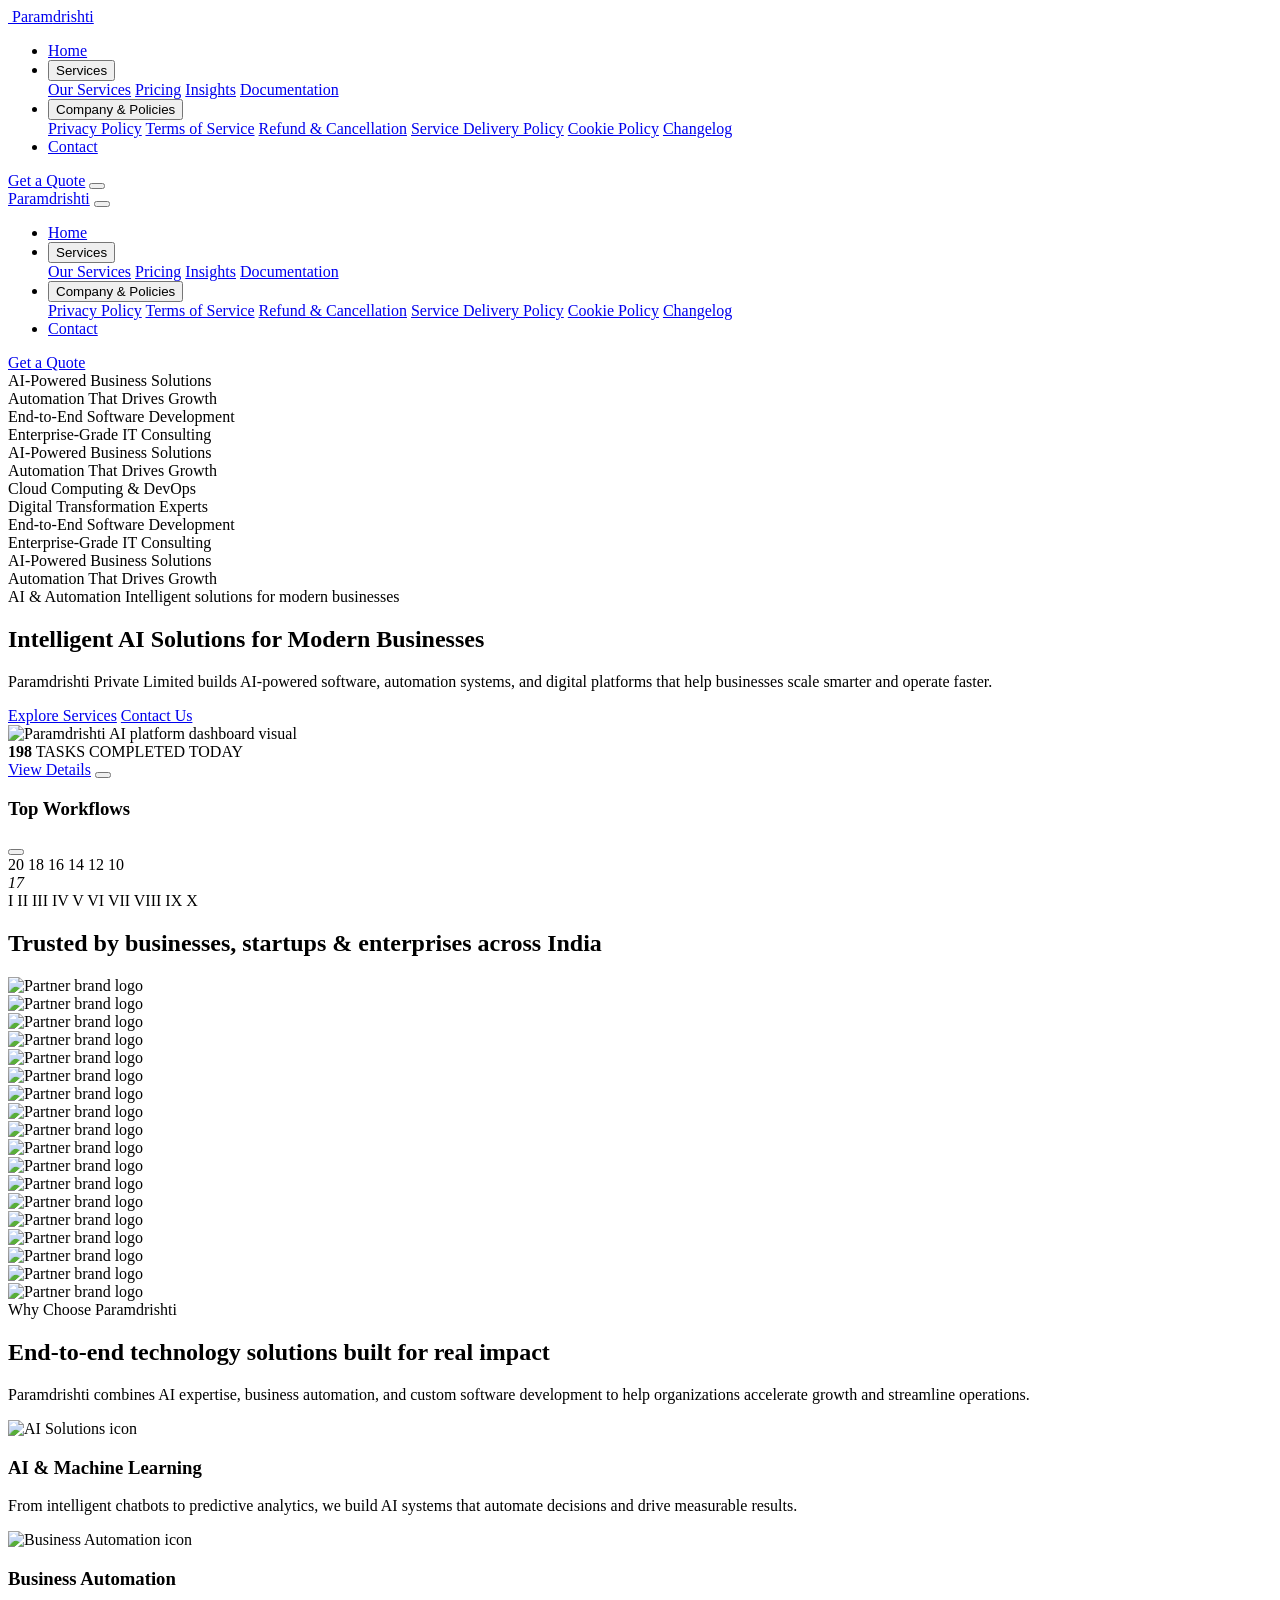
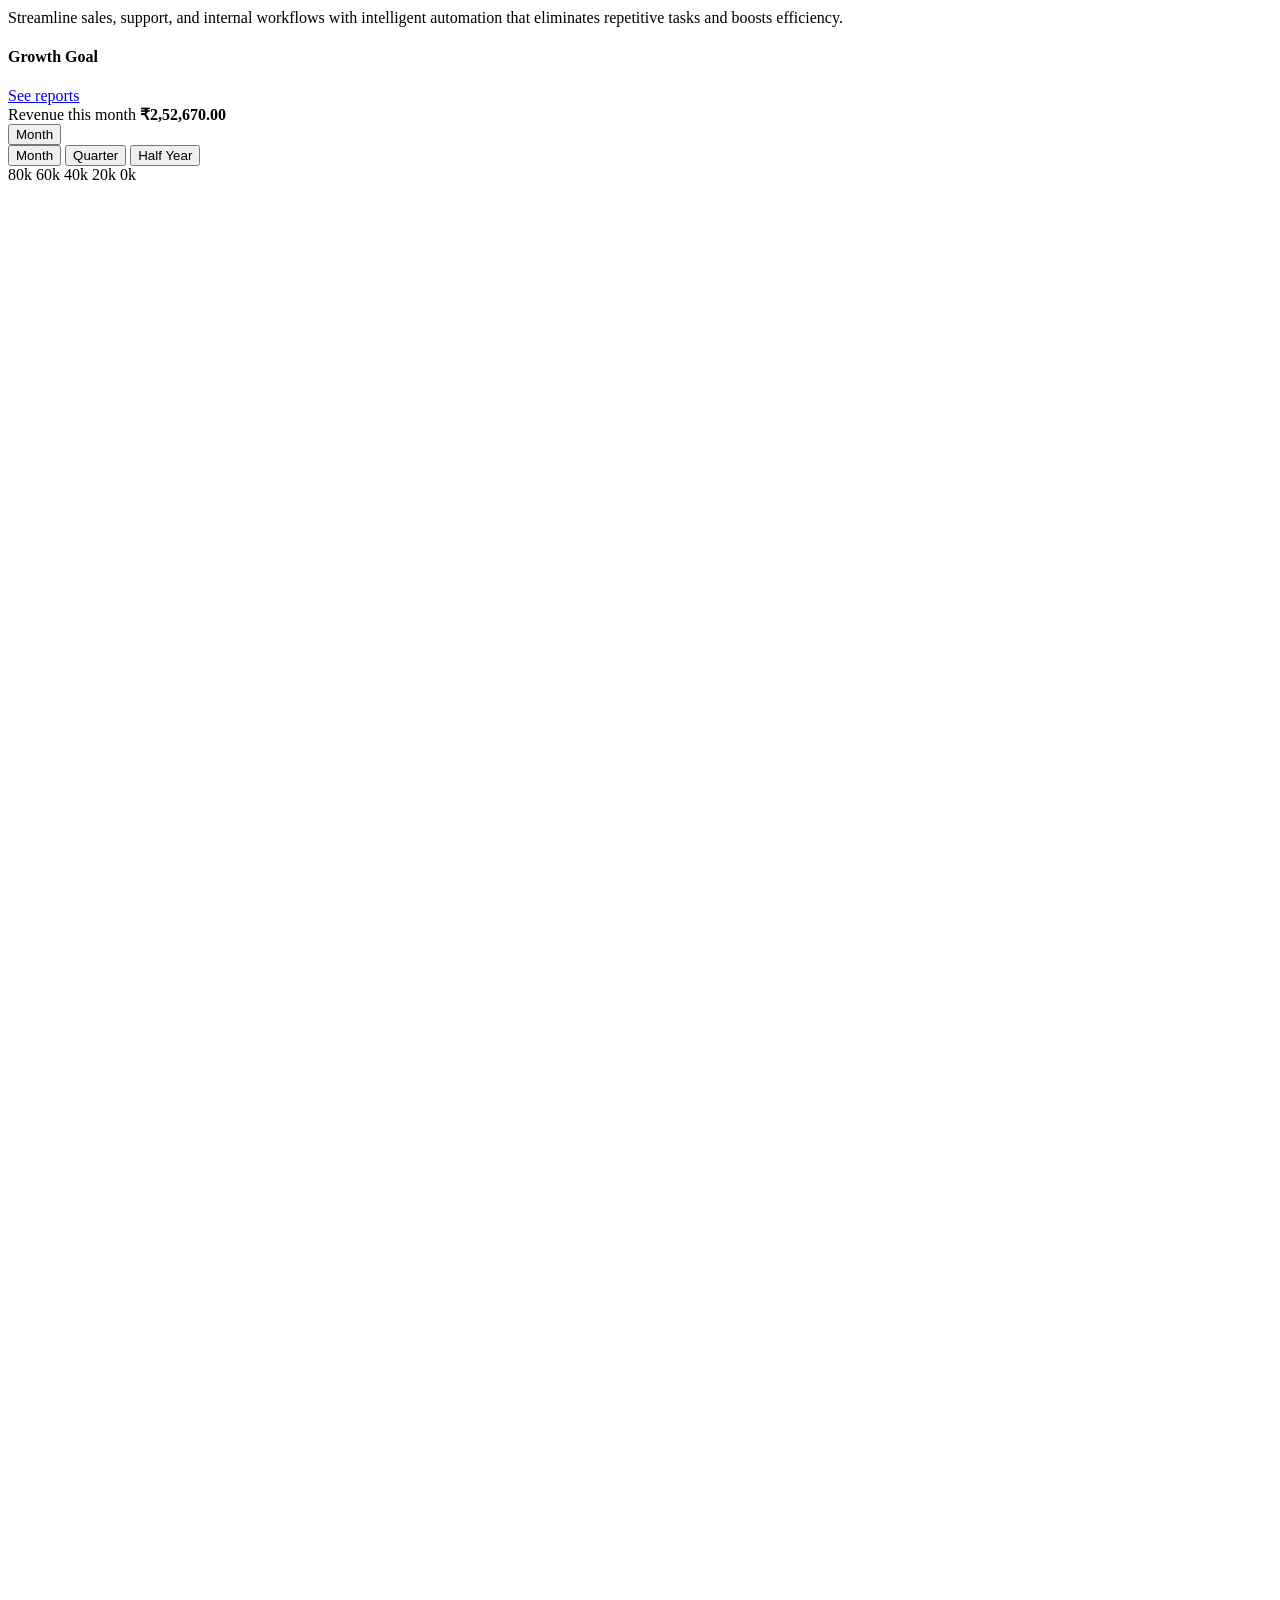
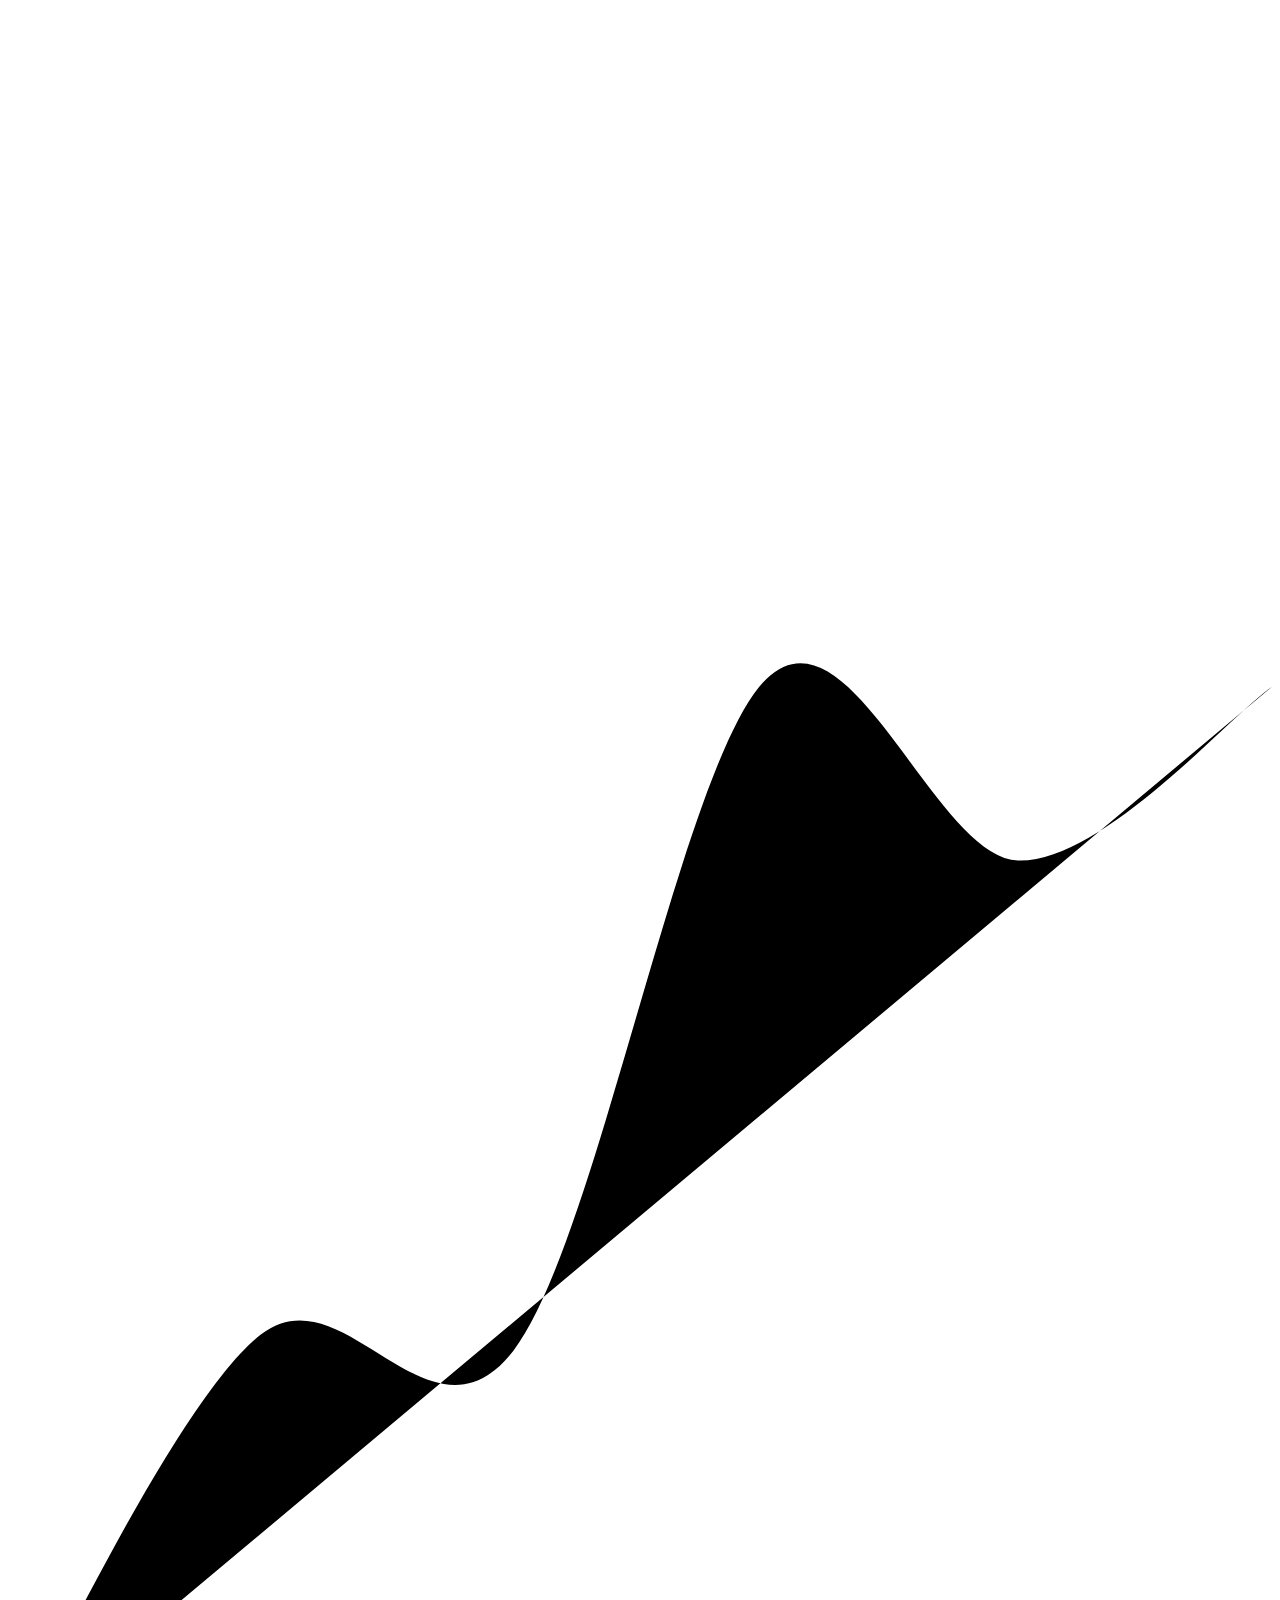
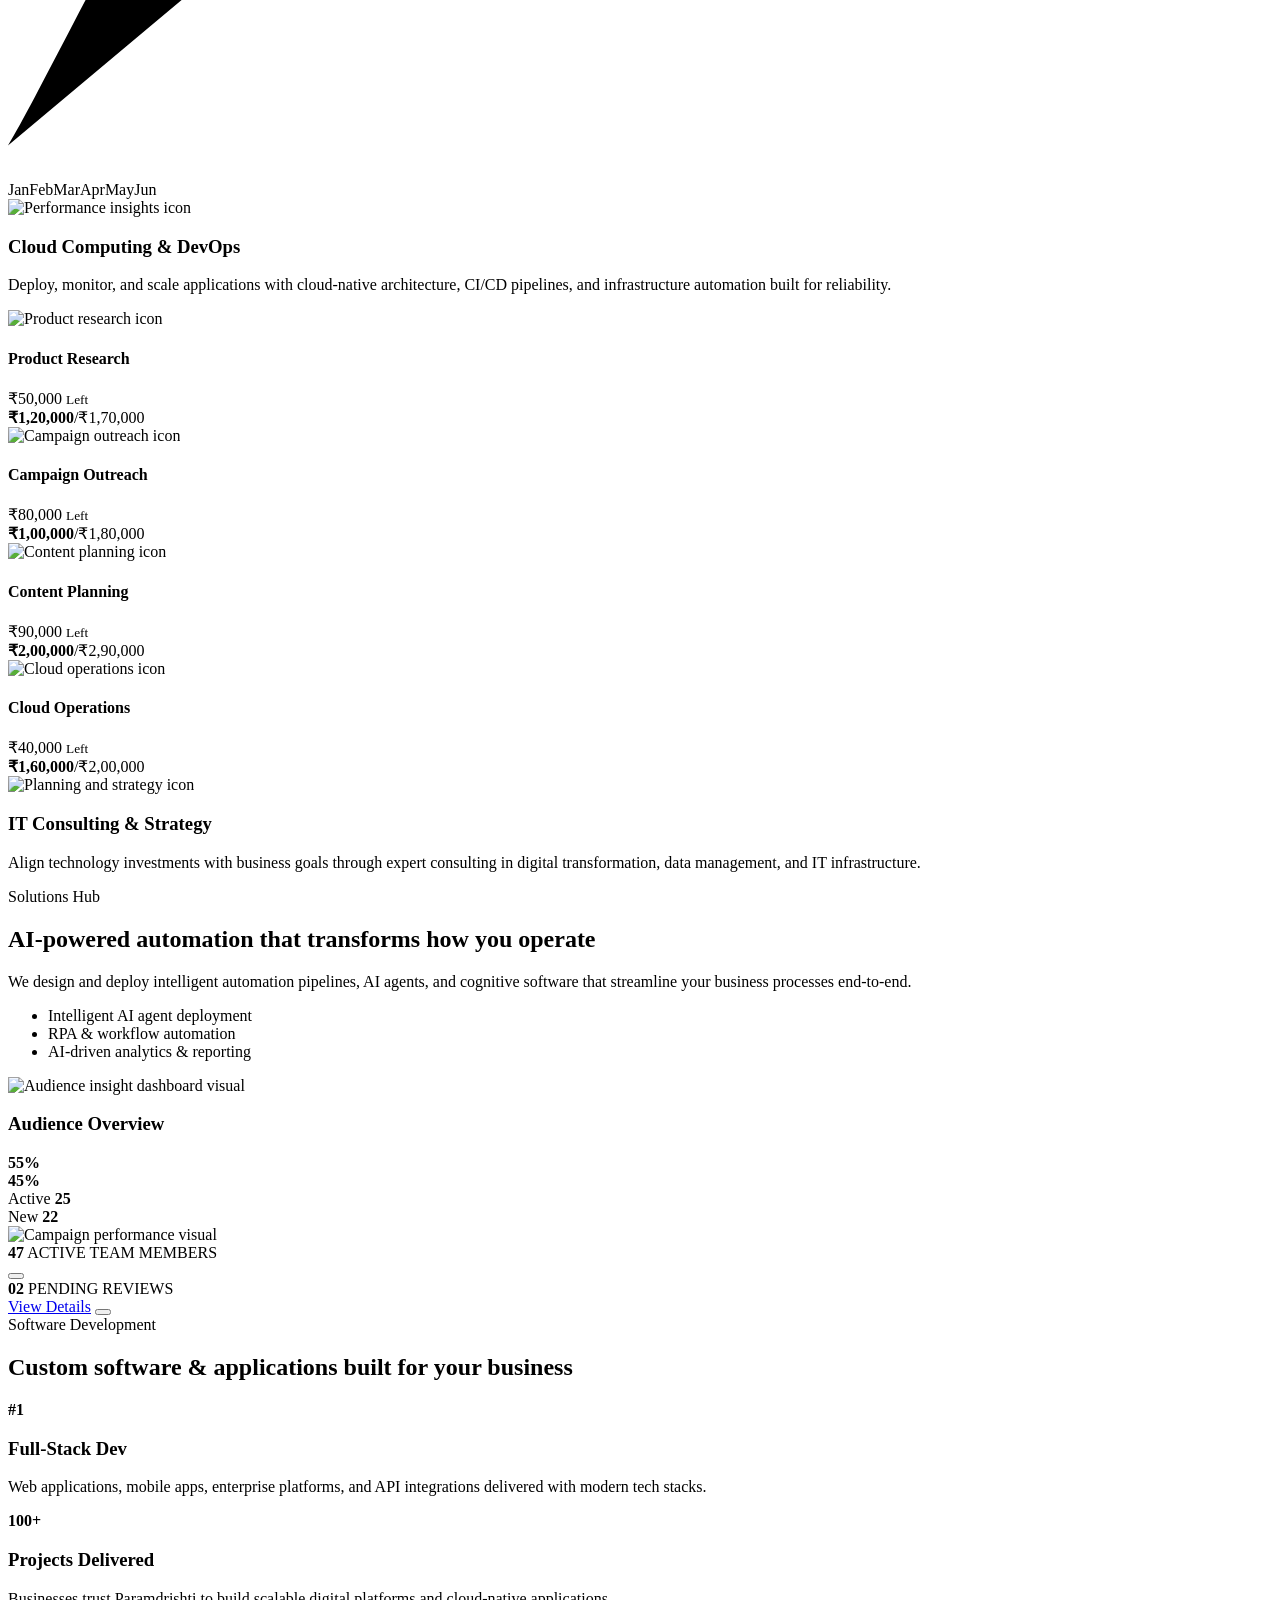
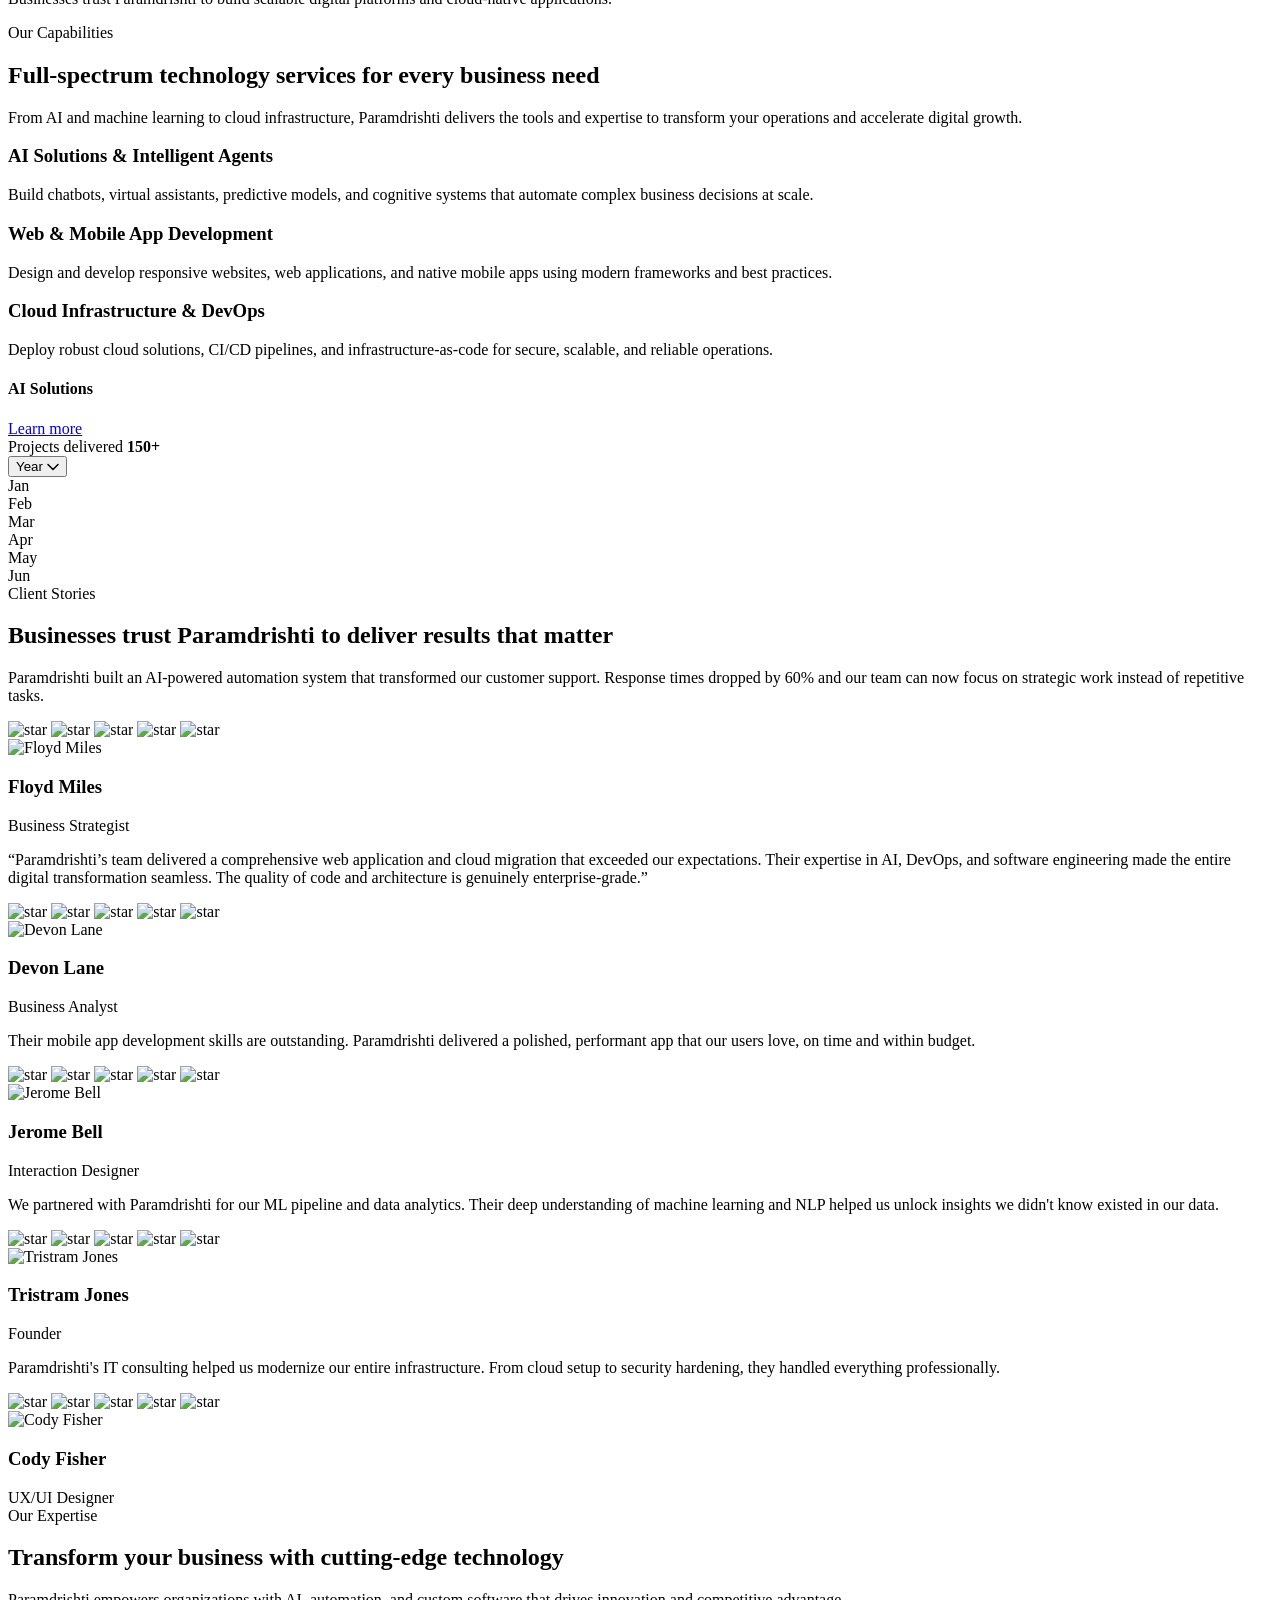
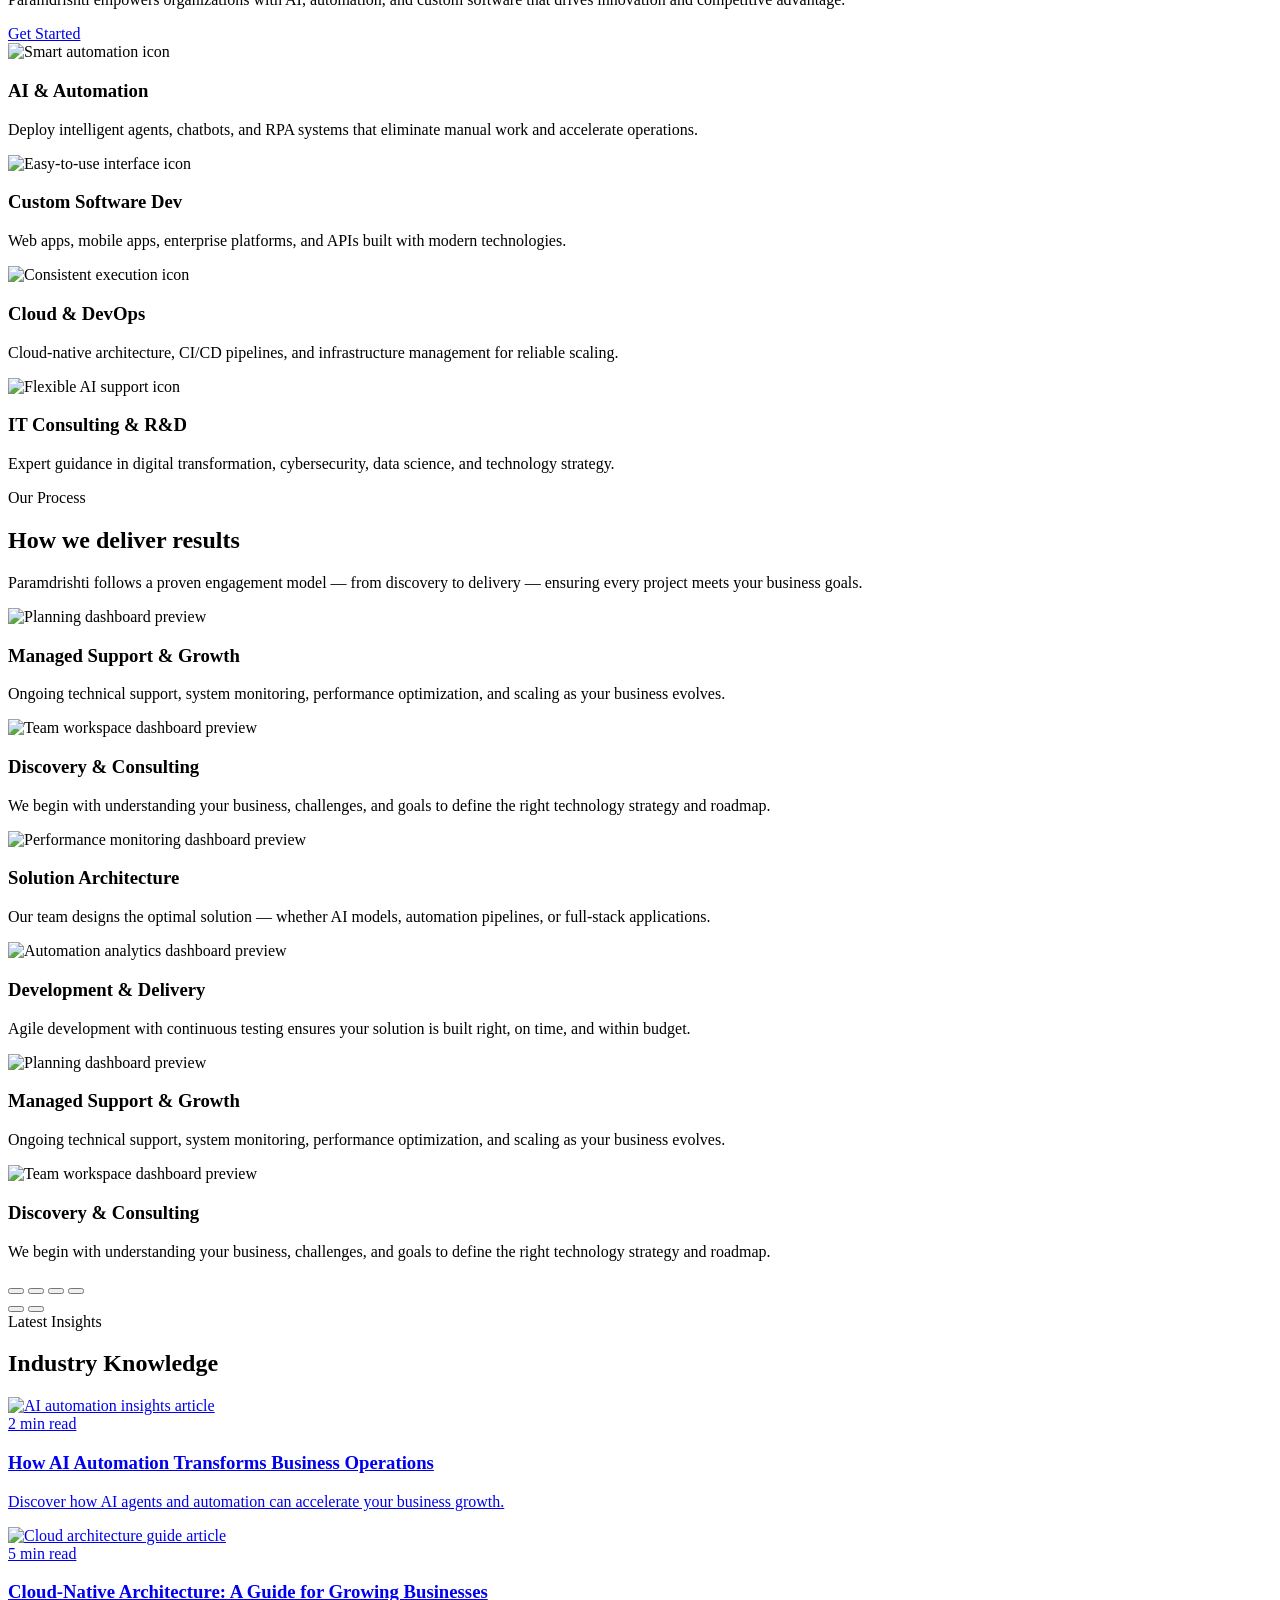
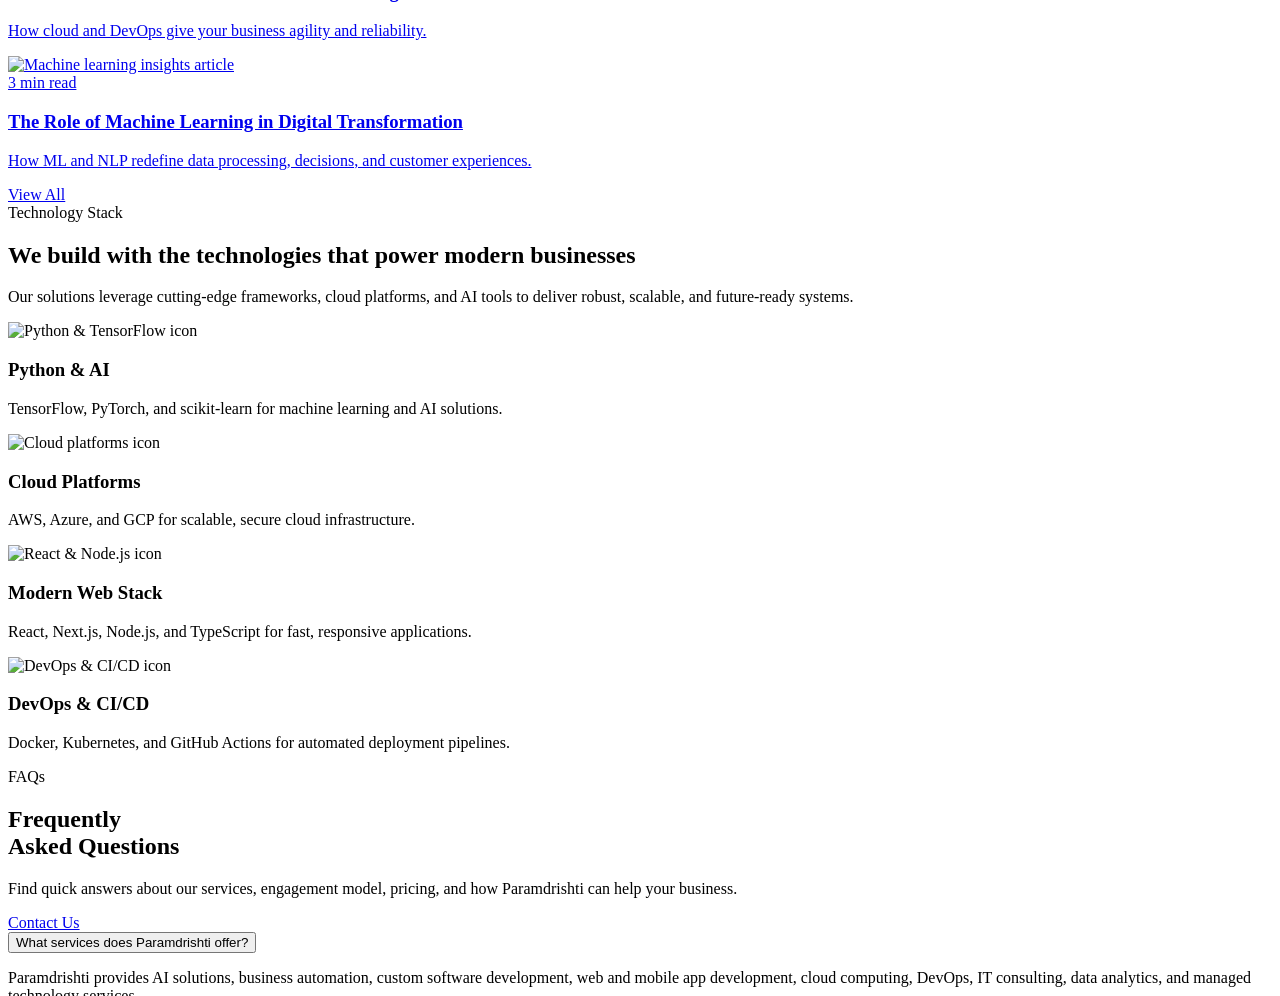
==== commit a085f63e: "Update pricing to INR, add full MCA services scope, and create complete Google verification complian" ====
--- a/index.html
+++ b/index.html
@@ -69,13 +69,16 @@
 
                         <li class="nav-dropdown">
                             <button class="nav-dropdown-toggle" type="button" aria-expanded="false">
-                                <span>Company</span>
+                                <span>Company &amp; Policies</span>
                                 <ion-icon name="chevron-down-outline"></ion-icon>
                             </button>
 
                             <div class="nav-dropdown-menu">
                                 <a href="privacy.html">Privacy Policy</a>
                                 <a href="terms.html">Terms of Service</a>
+                                <a href="refund-policy.html">Refund &amp; Cancellation</a>
+                                <a href="delivery-policy.html">Service Delivery Policy</a>
+                                <a href="cookie-policy.html">Cookie Policy</a>
                                 <a href="changelog.html">Changelog</a>
                             </div>
                         </li>
@@ -131,13 +134,16 @@
 
                 <li class="mobile-dropdown">
                     <button class="mobile-dropdown-toggle" type="button" aria-expanded="false">
-                        <span>Company</span>
+                        <span>Company &amp; Policies</span>
                         <ion-icon name="chevron-down-outline"></ion-icon>
                     </button>
 
                     <div class="mobile-dropdown-menu">
                         <a href="privacy.html">Privacy Policy</a>
                         <a href="terms.html">Terms of Service</a>
+                        <a href="refund-policy.html">Refund &amp; Cancellation</a>
+                        <a href="delivery-policy.html">Service Delivery Policy</a>
+                        <a href="cookie-policy.html">Cookie Policy</a>
                         <a href="changelog.html">Changelog</a>
                     </div>
                 </li>
@@ -399,31 +405,31 @@
 
                             <div class="saving-widget-toolbar">
                                 <div>
-                                    <span>Revenue this month</span>
-                                    <strong id="savingIncomeValue">$25,267<span>.50</span></strong>
-                                </div>
-
-                                <div class="saving-select-wrap">
-                                    <button class="saving-select-btn" id="savingSelectBtn" type="button"
-                                        aria-expanded="false">
-                                        <span id="savingCurrentFilter">Month</span>
-                                        <ion-icon name="chevron-down-outline"></ion-icon>
-                                    </button>
-
-                                    <div class="saving-select-menu" id="savingSelectMenu">
-                                        <button type="button" data-filter="Month">Month</button>
-                                        <button type="button" data-filter="Quarter">Quarter</button>
-                                        <button type="button" data-filter="Half Year">Half Year</button>
-                                    </div>
-                                </div>
+                                     <span>Revenue this month</span>
+                                     <strong id="savingIncomeValue">₹2,52,670<span>.00</span></strong>
+                                 </div>
+
+                                 <div class="saving-select-wrap">
+                                     <button class="saving-select-btn" id="savingSelectBtn" type="button"
+                                         aria-expanded="false">
+                                         <span id="savingCurrentFilter">Month</span>
+                                         <ion-icon name="chevron-down-outline"></ion-icon>
+                                     </button>
+
+                                     <div class="saving-select-menu" id="savingSelectMenu">
+                                         <button type="button" data-filter="Month">Month</button>
+                                         <button type="button" data-filter="Quarter">Quarter</button>
+                                         <button type="button" data-filter="Half Year">Half Year</button>
+                                     </div>
+                                 </div>
                             </div>
 
                             <div class="saving-chart-wrap">
                                 <div class="saving-y-axis">
-                                    <span>8k</span>
-                                    <span>6k</span>
-                                    <span>4k</span>
-                                    <span>2k</span>
+                                    <span>80k</span>
+                                    <span>60k</span>
+                                    <span>40k</span>
+                                    <span>20k</span>
                                     <span>0k</span>
                                 </div>
 
@@ -481,10 +487,10 @@
                                 <div class="expense-content">
                                     <div class="expense-top">
                                         <h4>Product Research</h4>
-                                        <span>$500 <small>Left</small></span>
+                                        <span>₹50,000 <small>Left</small></span>
                                     </div>
                                     <div class="expense-meta">
-                                        <strong>$1200</strong><span>/$1700</span>
+                                        <strong>₹1,20,000</strong><span>/₹1,70,000</span>
                                     </div>
                                     <div class="expense-bar">
                                         <span class="expense-fill expense-fill-blue"></span>
@@ -499,10 +505,10 @@
                                 <div class="expense-content">
                                     <div class="expense-top">
                                         <h4>Campaign Outreach</h4>
-                                        <span>$800 <small>Left</small></span>
+                                        <span>₹80,000 <small>Left</small></span>
                                     </div>
                                     <div class="expense-meta">
-                                        <strong>$1000</strong><span>/$1800</span>
+                                        <strong>₹1,00,000</strong><span>/₹1,80,000</span>
                                     </div>
                                     <div class="expense-bar">
                                         <span class="expense-fill expense-fill-cyan"></span>
@@ -517,10 +523,10 @@
                                 <div class="expense-content">
                                     <div class="expense-top">
                                         <h4>Content Planning</h4>
-                                        <span>$900 <small>Left</small></span>
+                                        <span>₹90,000 <small>Left</small></span>
                                     </div>
                                     <div class="expense-meta">
-                                        <strong>$2000</strong><span>/$2900</span>
+                                        <strong>₹2,00,000</strong><span>/₹2,90,000</span>
                                     </div>
                                     <div class="expense-bar">
                                         <span class="expense-fill expense-fill-green"></span>
@@ -535,10 +541,10 @@
                                 <div class="expense-content">
                                     <div class="expense-top">
                                         <h4>Cloud Operations</h4>
-                                        <span>$400 <small>Left</small></span>
+                                        <span>₹40,000 <small>Left</small></span>
                                     </div>
                                     <div class="expense-meta">
-                                        <strong>$1600</strong><span>/$2000</span>
+                                        <strong>₹1,60,000</strong><span>/₹2,00,000</span>
                                     </div>
                                     <div class="expense-bar">
                                         <span class="expense-fill expense-fill-blue"></span>
@@ -773,10 +779,10 @@
 
                             <div class="features-card__body">
                                 <div class="features-card__meta">
-                                    <div>
-                                        <span id="featureCardLabel">Spend this month</span>
-                                        <strong id="featureCardAmount">$5,267.50</strong>
-                                    </div>
+                                     <div>
+                                         <span id="featureCardLabel">Tasks automated this month</span>
+                                         <strong id="featureCardAmount">1,42,850+</strong>
+                                     </div>
 
                                     <button class="features-card__filter" type="button" id="featureCardPeriod">
                                         Month
@@ -1404,11 +1410,13 @@
                 </div>
 
                 <div class="footer-links-col reveal-up reveal-delay-2">
-                    <h3>Company</h3>
+                    <h3>Company &amp; Policies</h3>
                     <ul>
-                        <li><a href="blog.html">Insights</a></li>
                         <li><a href="privacy.html">Privacy Policy</a></li>
                         <li><a href="terms.html">Terms of Service</a></li>
+                        <li><a href="refund-policy.html">Refund &amp; Cancellation</a></li>
+                        <li><a href="delivery-policy.html">Service Delivery Policy</a></li>
+                        <li><a href="cookie-policy.html">Cookie Policy</a></li>
                     </ul>
                 </div>
 
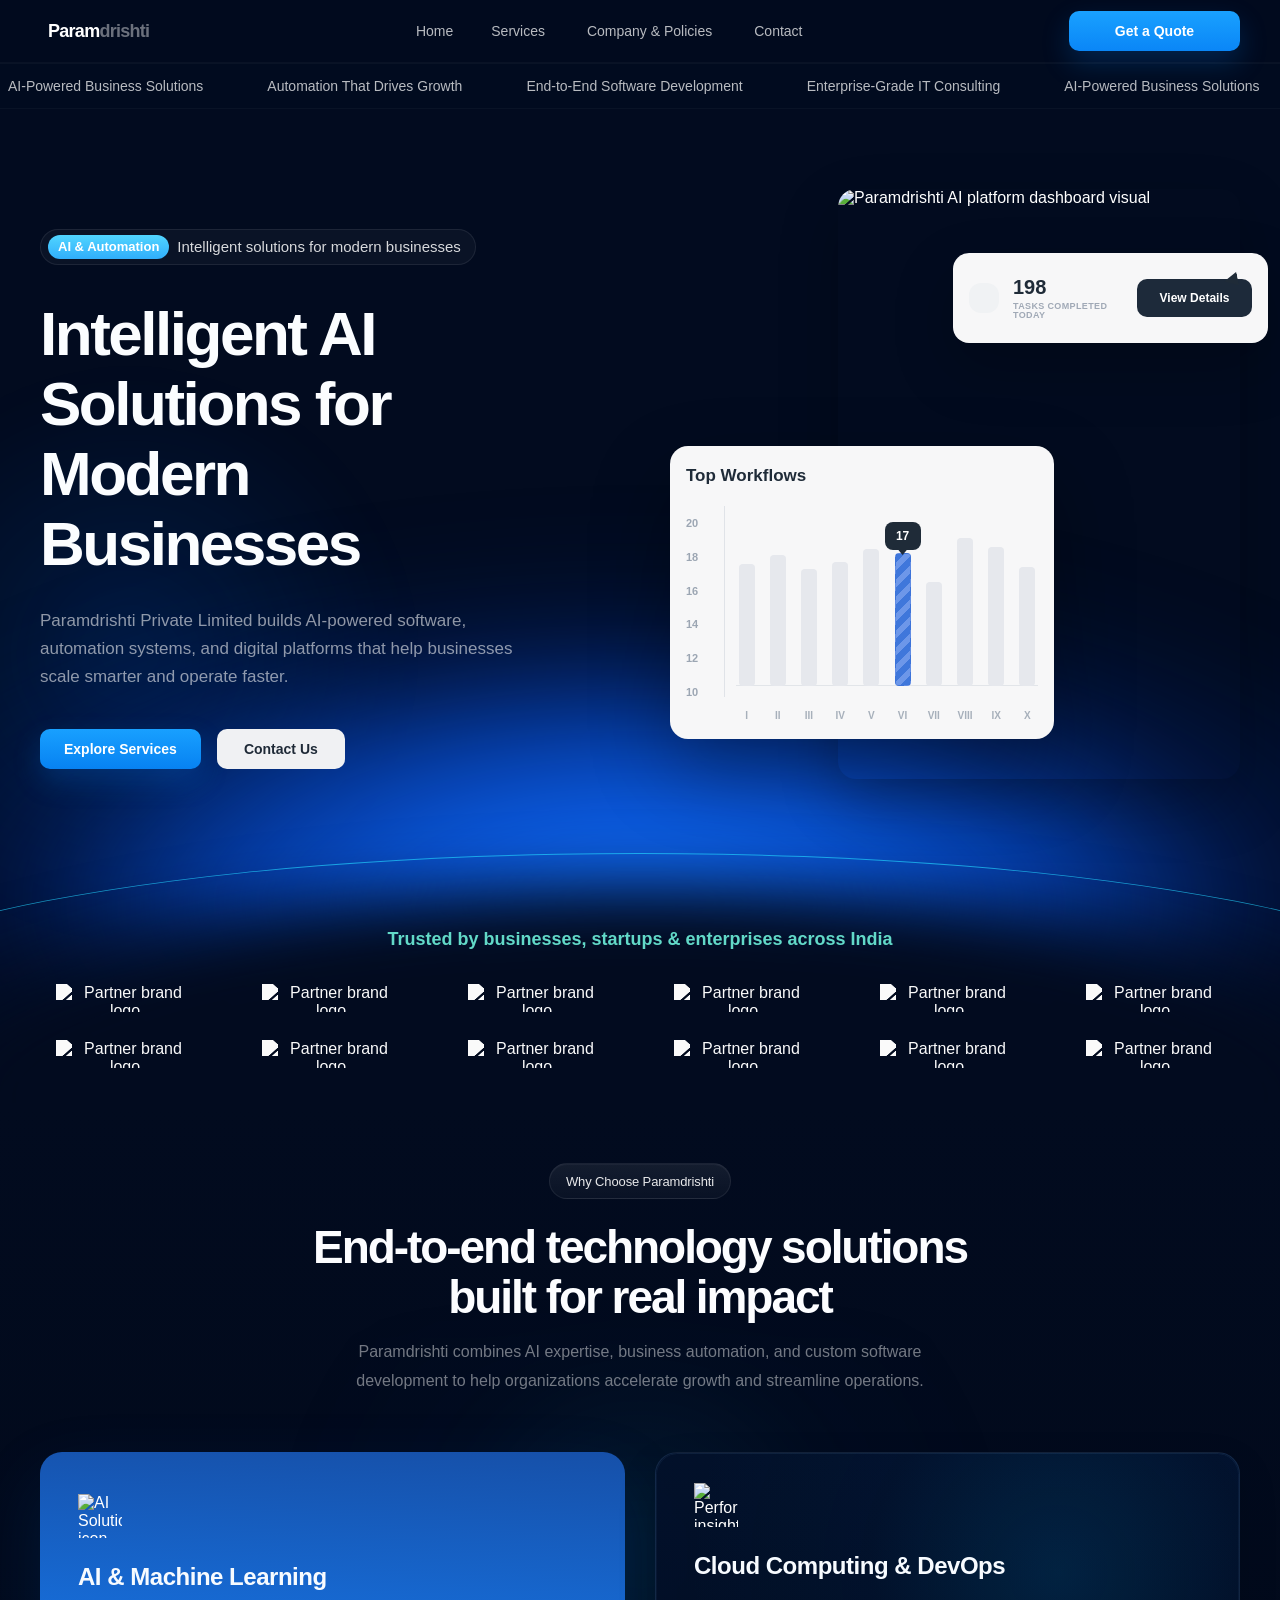
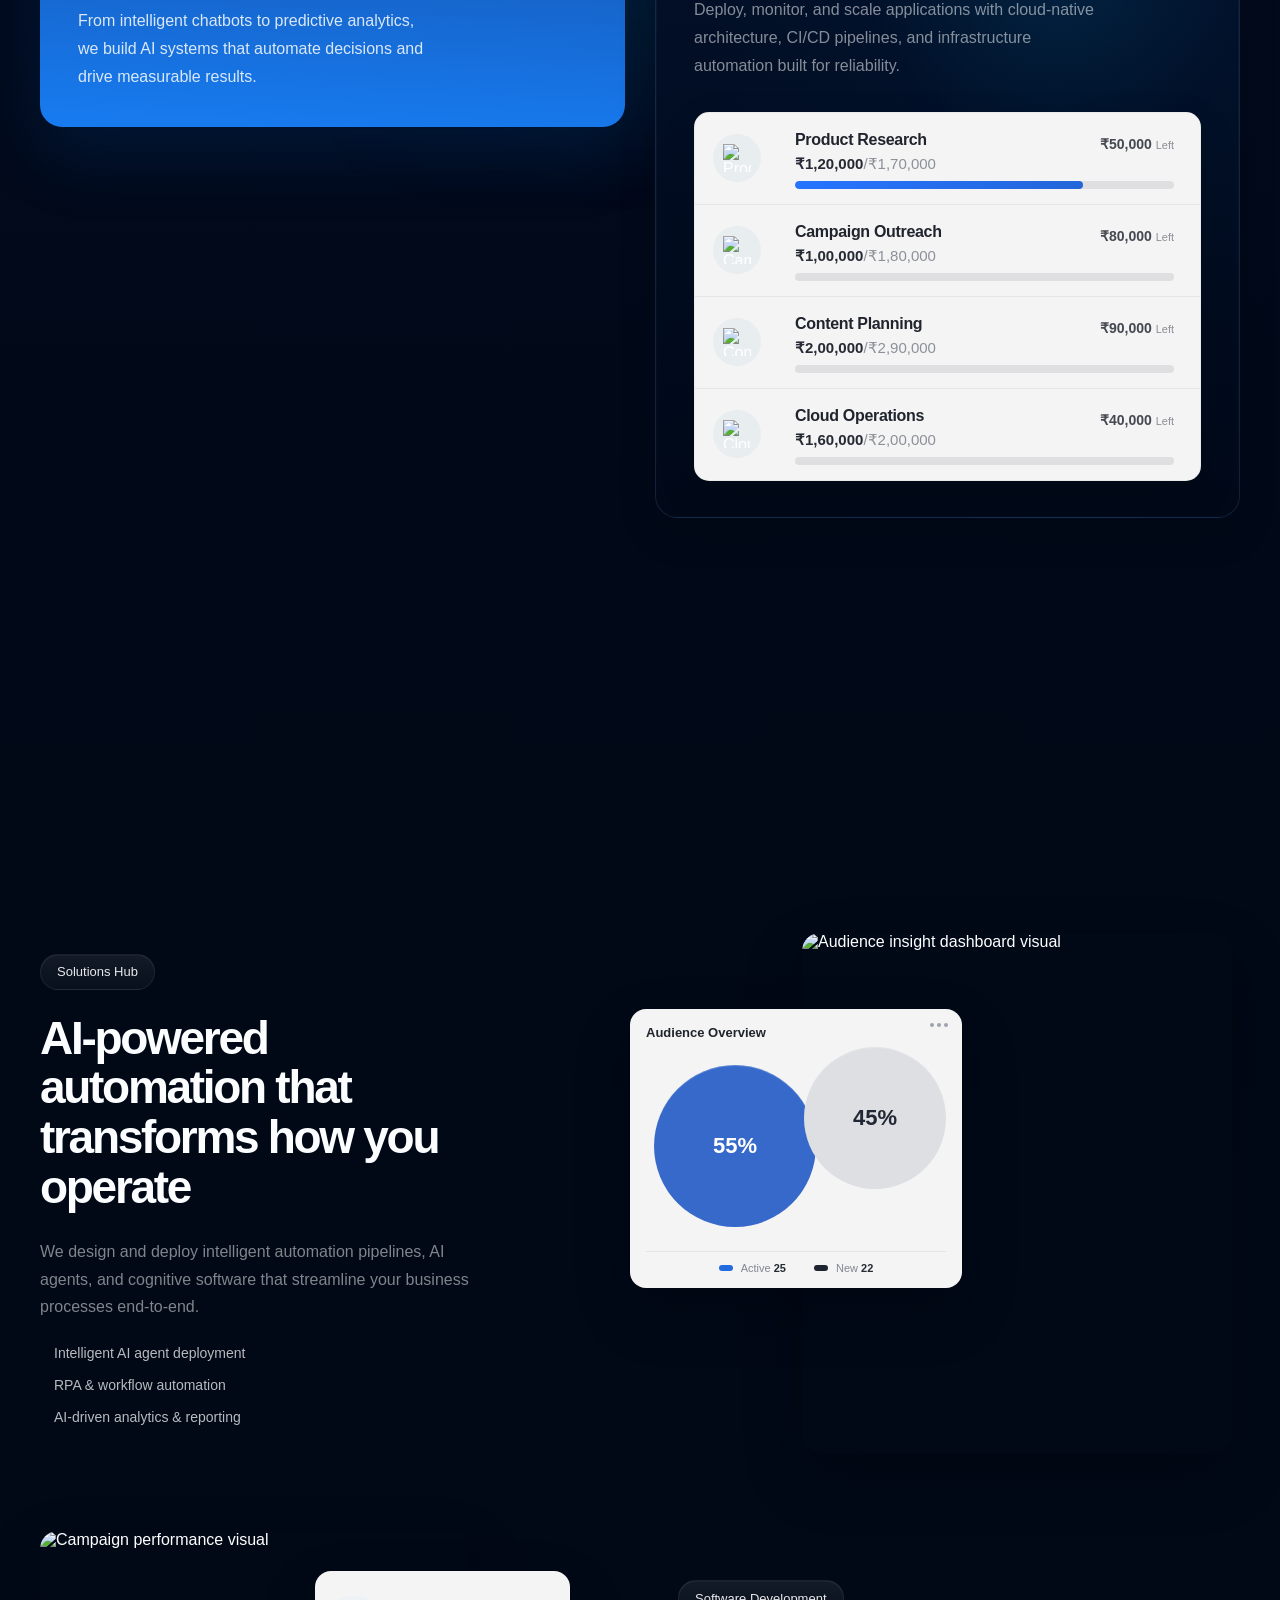
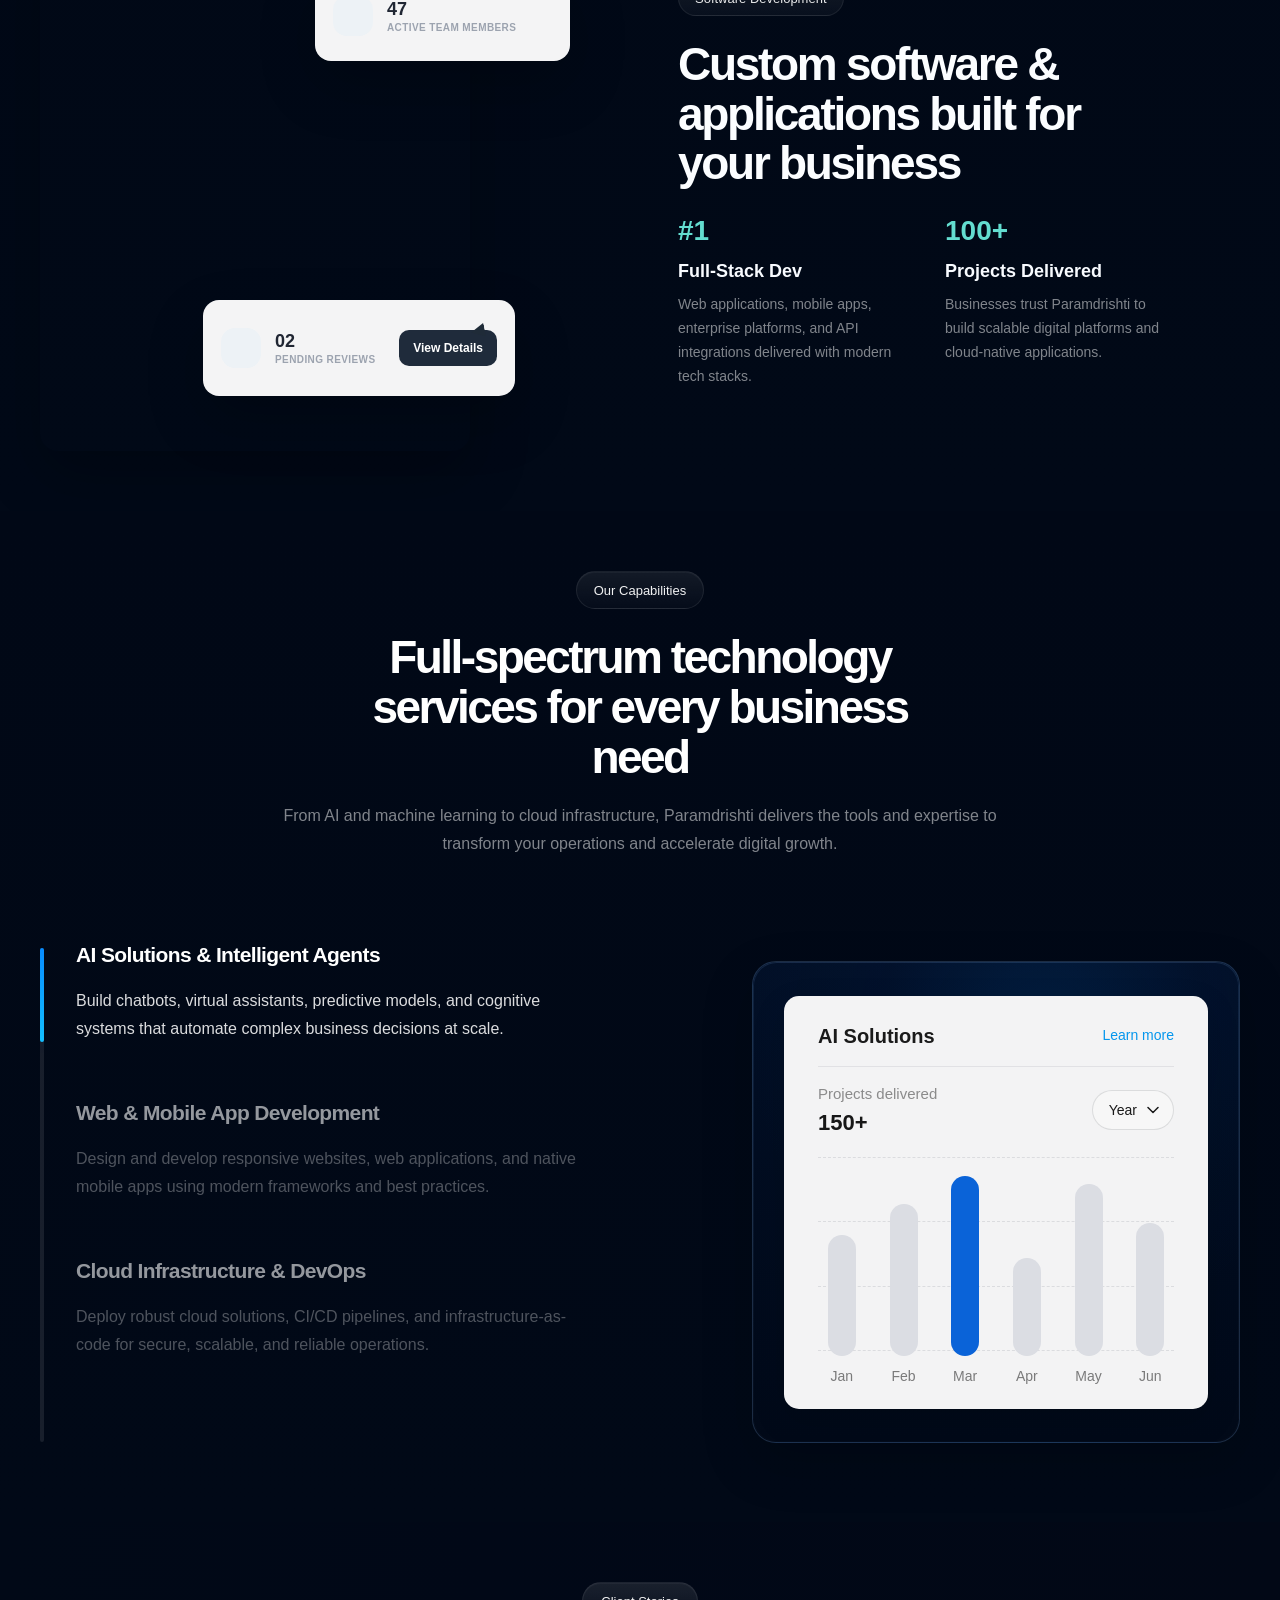
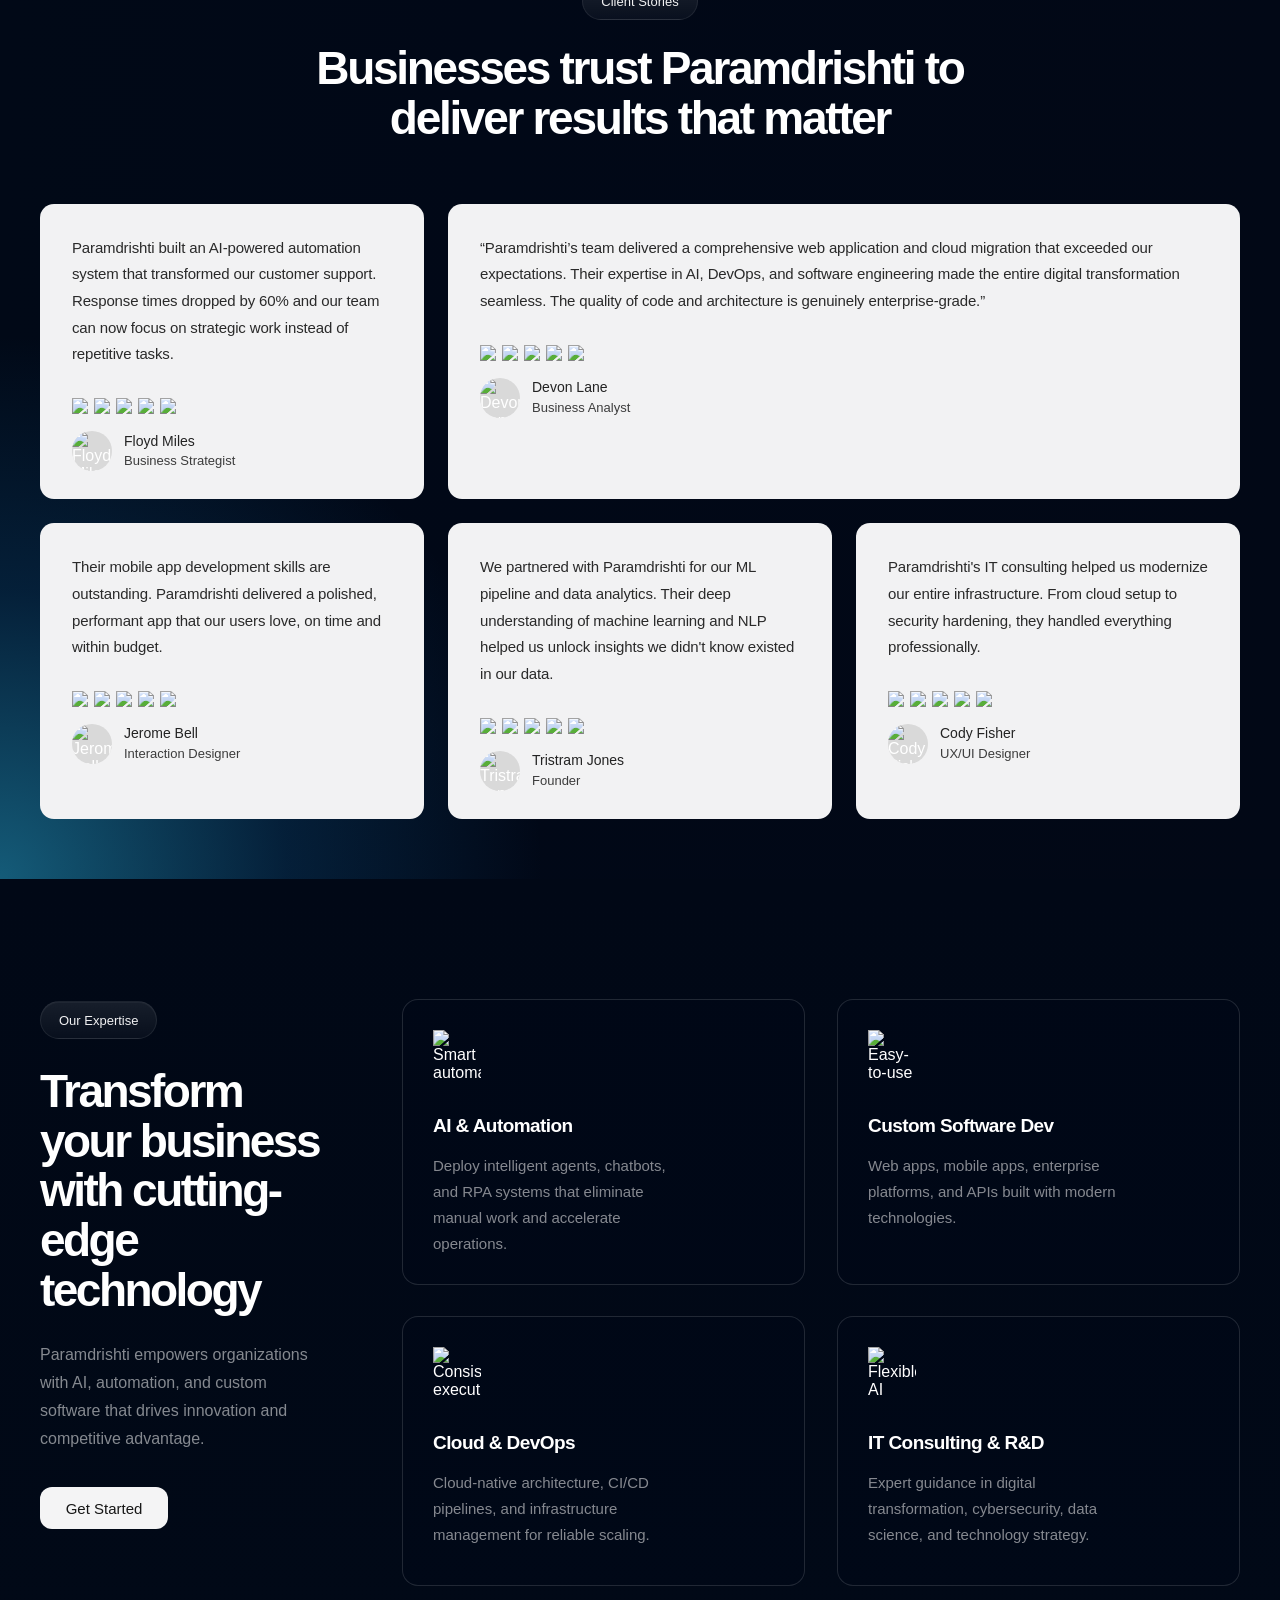
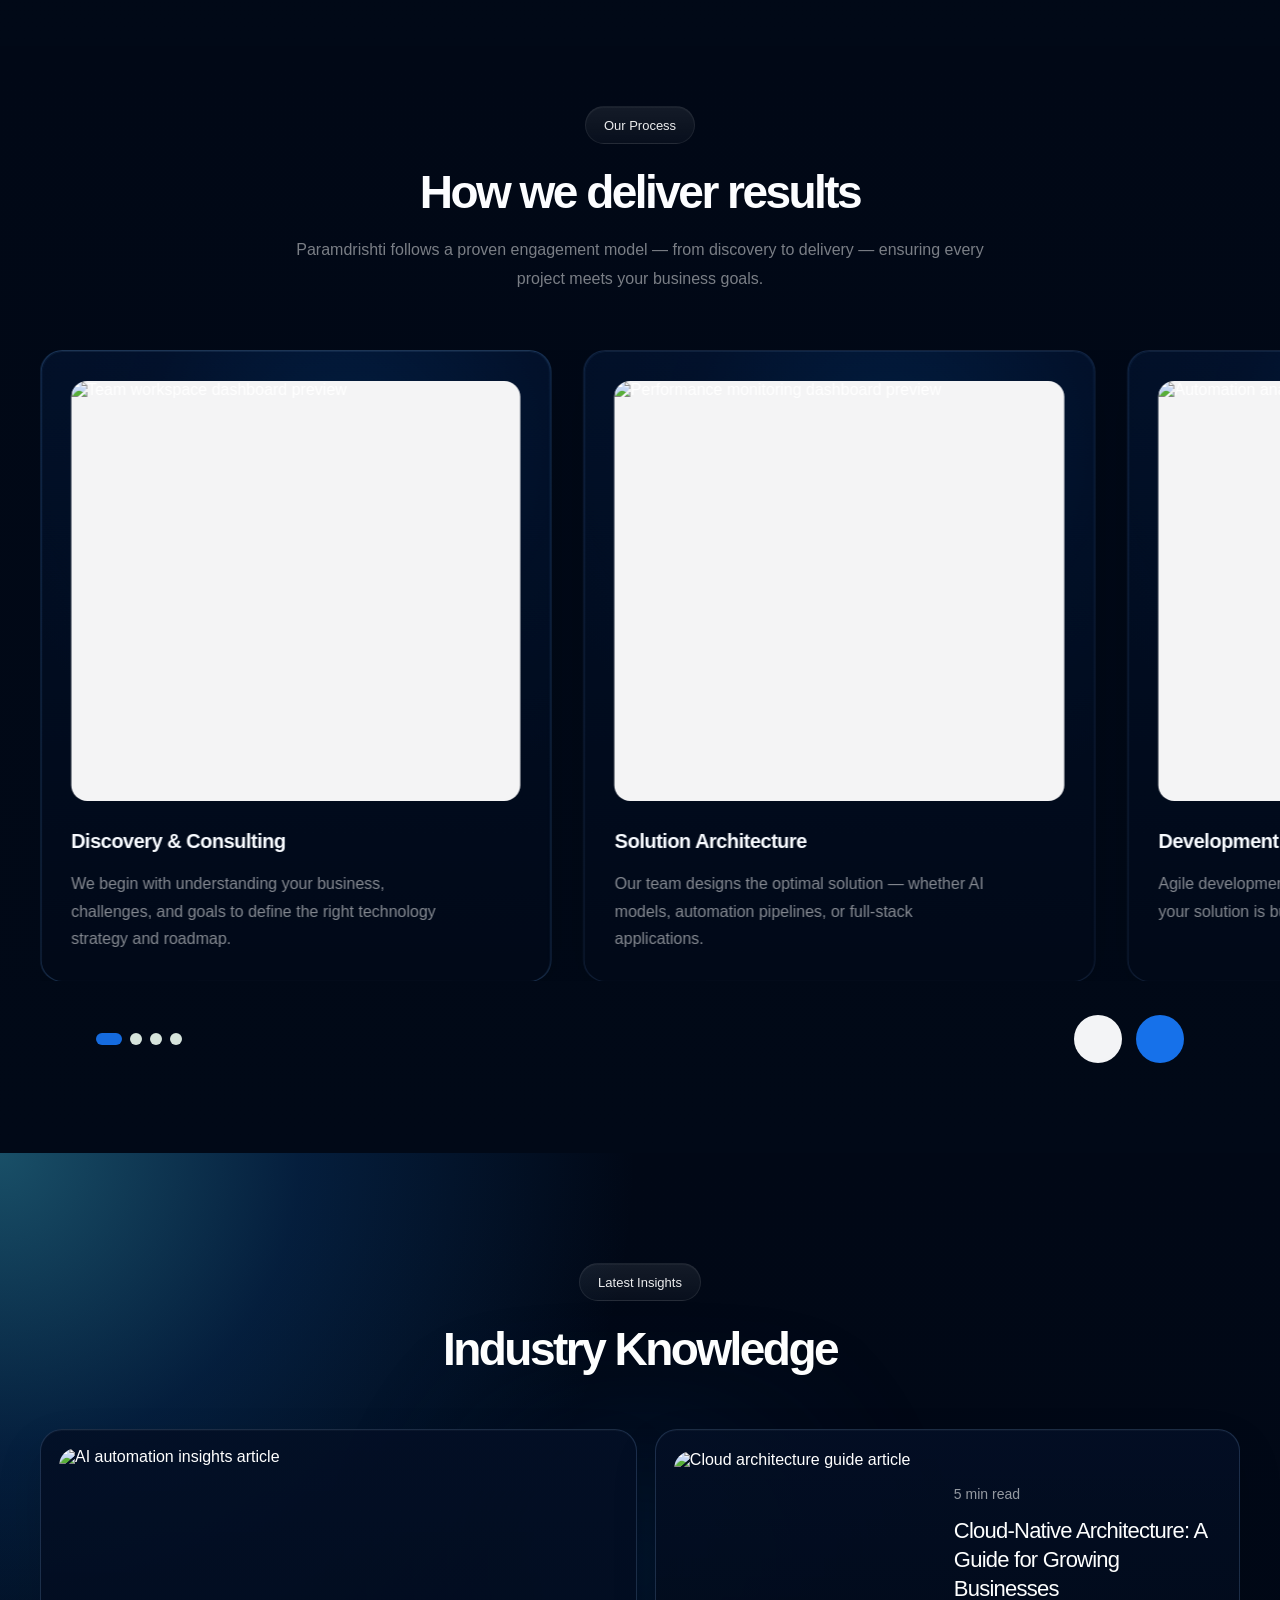
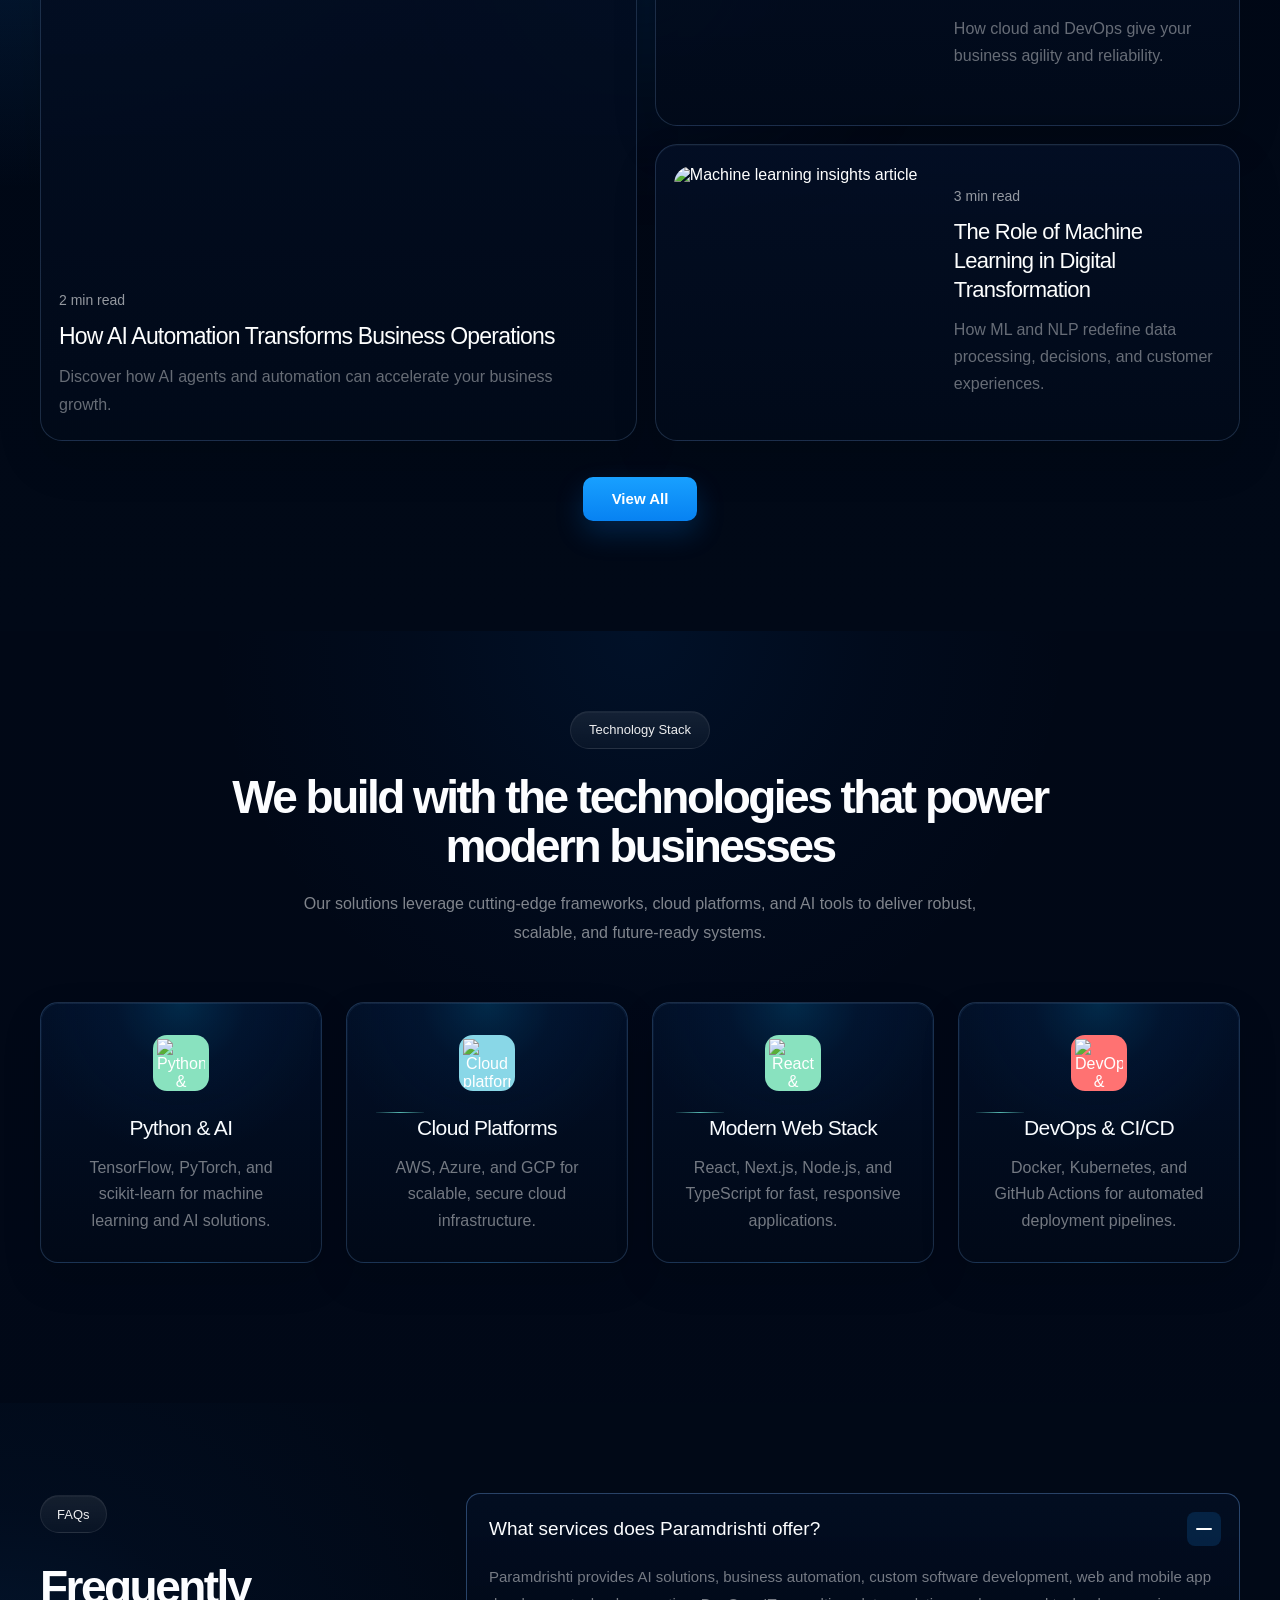
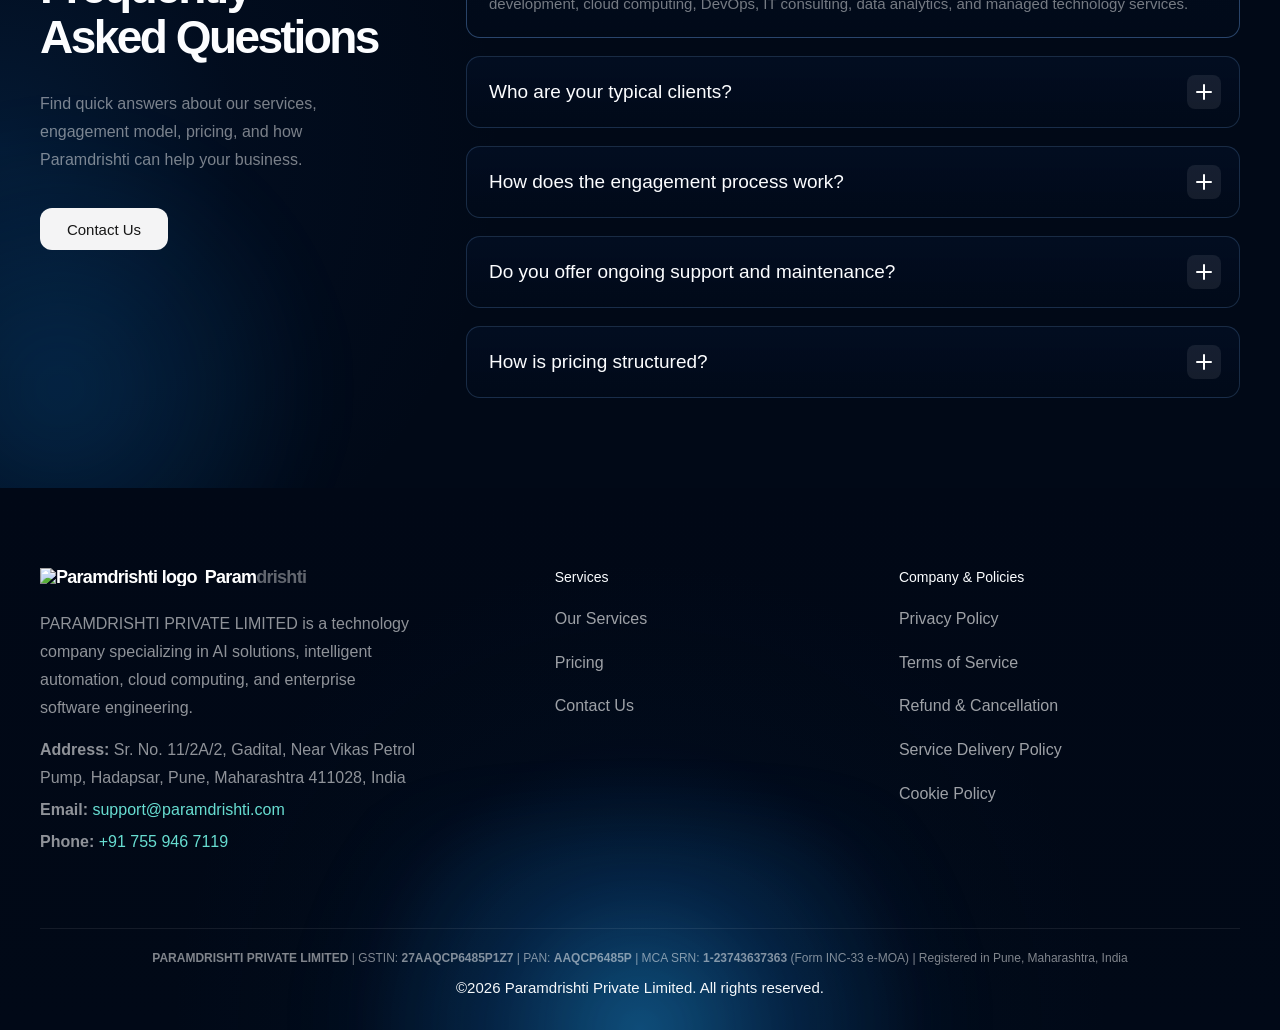
==== commit 78a56310: "Remove Connect (LinkedIn, X, GitHub) social links menu from footer across all pages" ====
--- a/index.html
+++ b/index.html
@@ -1419,17 +1419,6 @@
                         <li><a href="cookie-policy.html">Cookie Policy</a></li>
                     </ul>
                 </div>
-
-                <div class="footer-links-col reveal-up reveal-delay-3">
-                    <h3>Connect</h3>
-                    <ul class="footer-social-links">
-                        <li><a href="https://linkedin.com/" target="_blank" rel="noopener noreferrer">LinkedIn</a></li>
-                        <li><a href="https://x.com/" target="_blank" rel="noopener noreferrer">X (Twitter)</a>
-                        </li>
-                        <li><a href="https://github.com/" target="_blank" rel="noopener noreferrer">GitHub</a>
-                        </li>
-                    </ul>
-                </div>
             </div>
 
             <div class="footer-bottom reveal-up reveal-delay-4" style="border-top: 1px solid rgba(255, 255, 255, 0.08); padding-top: 20px; margin-top: 30px;">
--- a/css/style.css
+++ b/css/style.css
@@ -0,0 +1,5618 @@
+/* =======================
+    Global Section Start 
+======================= */
+:root {
+    --bg-main: #020b1f;
+    --bg-dark: #010816;
+    --white: #ffffff;
+    --white-85: rgba(255, 255, 255, 0.85);
+    --white-72: rgba(255, 255, 255, 0.72);
+    --white-62: rgba(255, 255, 255, 0.62);
+    --white-54: rgba(255, 255, 255, 0.54);
+    --primary: #1498ff;
+    --primary-dark: #077ef1;
+    --teal: #62d9c8;
+    --container: 1200px;
+    --transition: all 0.35s ease;
+    --shadow-soft: 0 24px 60px rgba(0, 0, 0, 0.22);
+    --shadow-heavy: 0 34px 80px rgba(0, 0, 0, 0.32);
+}
+
+* {
+    margin: 0;
+    padding: 0;
+    box-sizing: border-box;
+}
+
+html {
+    scroll-behavior: smooth;
+}
+
+body {
+    min-width: 320px;
+    overflow-x: hidden;
+    font-family: "Plus Jakarta Sans", sans-serif;
+    color: var(--white);
+    background:
+        radial-gradient(circle at 18% 44%, rgba(0, 97, 255, 0.08), transparent 24%),
+        linear-gradient(180deg, #020b1f 0%, #010816 100%);
+    -webkit-font-smoothing: antialiased;
+    text-rendering: optimizeLegibility;
+}
+
+body.menu-open {
+    overflow: hidden;
+}
+
+img {
+    display: block;
+    max-width: 100%;
+}
+
+a {
+    text-decoration: none;
+    color: inherit;
+}
+
+ul {
+    list-style: none;
+}
+
+button,
+input,
+textarea {
+    font: inherit;
+}
+
+button {
+    border: none;
+    background: none;
+    cursor: pointer;
+}
+
+.container {
+    width: min(calc(100% - 32px), var(--container));
+    margin-inline: auto;
+}
+
+/* =======================
+    Global Section End 
+======================= */
+
+
+
+/* =======================
+    Header Section Start 
+======================= */
+.site-header {
+    position: sticky;
+    top: 0;
+    z-index: 999;
+    background: rgba(2, 11, 31, 0.95);
+    border-bottom: 1px solid rgba(255, 255, 255, 0.03);
+    backdrop-filter: blur(12px);
+}
+
+.header-row {
+    min-height: 62px;
+    display: flex;
+    align-items: center;
+    justify-content: space-between;
+    gap: 22px;
+}
+
+.site-logo {
+    font-size: 18px;
+    line-height: 1;
+    font-weight: 700;
+    letter-spacing: -0.04em;
+    color: #ffffff;
+    display: inline-flex;
+    align-items: center;
+}
+
+.site-logo > img{
+    padding-right: 8px;
+}
+
+.site-logo span {
+    color: rgba(255, 255, 255, 0.42);
+}
+
+.desktop-nav>ul {
+    display: flex;
+    align-items: center;
+    gap: 38px;
+}
+
+.desktop-nav a,
+.nav-dropdown-toggle {
+    display: inline-flex;
+    align-items: center;
+    gap: 4px;
+    color: var(--white-72);
+    font-size: 14px;
+    font-weight: 500;
+    transition: var(--transition);
+}
+
+.desktop-nav a:hover,
+.nav-dropdown-toggle:hover,
+.nav-dropdown.active .nav-dropdown-toggle {
+    color: #ffffff;
+}
+
+.desktop-nav ion-icon,
+.nav-dropdown-toggle ion-icon {
+    font-size: 13px;
+    transition: transform 0.3s ease;
+}
+
+.nav-dropdown {
+    position: relative;
+}
+
+.nav-dropdown.active .nav-dropdown-toggle ion-icon {
+    transform: rotate(180deg);
+}
+
+.nav-dropdown-menu {
+    position: absolute;
+    top: calc(100% + 18px);
+    left: 0;
+    min-width: 260px;
+    padding: 10px;
+    border-radius: 16px;
+    background:
+        radial-gradient(circle at top right, rgba(21, 140, 255, 0.12), transparent 32%),
+        linear-gradient(180deg, #091528 0%, #020916 100%);
+    border: 1px solid rgba(255, 255, 255, 0.08);
+    box-shadow: 0 20px 60px rgba(0, 0, 0, 0.32);
+    opacity: 0;
+    visibility: hidden;
+    transform: translateY(10px);
+    transition: all 0.3s ease;
+    pointer-events: none;
+    display: grid;
+    gap: 4px;
+}
+
+.nav-dropdown.active .nav-dropdown-menu {
+    opacity: 1;
+    visibility: visible;
+    transform: translateY(0);
+    pointer-events: auto;
+}
+
+.nav-dropdown-menu a {
+    width: 100%;
+    padding: 12px 14px;
+    border-radius: 12px;
+    color: var(--white-72);
+    font-size: 14px;
+    font-weight: 500;
+    transition: var(--transition);
+}
+
+.nav-dropdown-menu a:hover {
+    color: #ffffff;
+    background: rgba(255, 255, 255, 0.05);
+}
+
+.header-actions {
+    display: flex;
+    align-items: center;
+    gap: 14px;
+}
+
+.header-btn {
+    min-width: 171px;
+    height: 40px;
+    padding: 0 20px;
+    border-radius: 10px;
+    background: linear-gradient(180deg, #19a1ff 0%, #0a86f7 100%);
+    color: #ffffff;
+    display: inline-flex;
+    align-items: center;
+    justify-content: center;
+    font-size: 14px;
+    font-weight: 700;
+    box-shadow: 0 12px 28px rgba(8, 128, 244, 0.22);
+    transition: var(--transition);
+}
+
+.header-btn:hover {
+    transform: translateY(-1px);
+}
+
+.menu-toggle {
+    width: 46px;
+    height: 46px;
+    display: none;
+    align-items: center;
+    justify-content: center;
+    flex-direction: column;
+    gap: 5px;
+    border-radius: 12px;
+    border: 1px solid rgba(255, 255, 255, 0.08);
+    background: rgba(255, 255, 255, 0.03);
+}
+
+.menu-toggle span {
+    width: 18px;
+    height: 2px;
+    background: #ffffff;
+    border-radius: 999px;
+    transition: var(--transition);
+}
+
+/* =======================
+    Header Section End 
+======================= */
+
+
+
+/* =======================
+    Mobile Menu Section Start 
+======================= */
+.mobile-menu-overlay {
+    position: fixed;
+    inset: 0;
+    background: rgba(1, 7, 18, 0.58);
+    opacity: 0;
+    visibility: hidden;
+    transition: var(--transition);
+    z-index: 1000;
+}
+
+.mobile-menu-overlay.active {
+    opacity: 1;
+    visibility: visible;
+}
+
+.mobile-menu {
+    position: fixed;
+    top: 0;
+    right: 0;
+    width: min(310px, 100%);
+    height: 100vh;
+    z-index: 1001;
+    padding: 22px 20px 28px;
+    background:
+        radial-gradient(circle at top right, rgba(21, 140, 255, 0.18), transparent 28%),
+        linear-gradient(180deg, #07152d 0%, #020916 100%);
+    border-left: 1px solid rgba(255, 255, 255, 0.08);
+    transform: translateX(100%);
+    transition: transform 0.45s ease;
+    display: flex;
+    flex-direction: column;
+    overflow-y: auto;
+}
+
+.mobile-menu.active {
+    transform: translateX(0);
+}
+
+.mobile-menu-top {
+    display: flex;
+    align-items: center;
+    justify-content: space-between;
+    margin-bottom: 36px;
+}
+
+.mobile-menu-close {
+    width: 46px;
+    height: 46px;
+    border-radius: 12px;
+    display: inline-flex;
+    align-items: center;
+    justify-content: center;
+    color: #ffffff;
+    border: 1px solid rgba(255, 255, 255, 0.08);
+    background: rgba(255, 255, 255, 0.03);
+}
+
+.mobile-menu-close ion-icon {
+    font-size: 24px;
+}
+
+.mobile-nav {
+    flex: 1;
+}
+
+.mobile-nav ul {
+    display: flex;
+    flex-direction: column;
+    gap: 10px;
+}
+
+.mobile-nav a,
+.mobile-dropdown-toggle {
+    display: block;
+    width: 100%;
+    padding: 15px 14px;
+    border-radius: 14px;
+    color: var(--white-85);
+    font-size: 16px;
+    font-weight: 600;
+    border: 1px solid transparent;
+    transition: var(--transition);
+    text-align: left;
+}
+
+.mobile-nav a:hover,
+.mobile-dropdown-toggle:hover {
+    background: rgba(255, 255, 255, 0.04);
+    border-color: rgba(255, 255, 255, 0.08);
+}
+
+.mobile-dropdown-toggle {
+    display: flex;
+    align-items: center;
+    justify-content: space-between;
+    gap: 10px;
+}
+
+.mobile-dropdown-toggle ion-icon {
+    font-size: 18px;
+    transition: transform 0.3s ease;
+}
+
+.mobile-dropdown.active .mobile-dropdown-toggle ion-icon {
+    transform: rotate(180deg);
+}
+
+.mobile-dropdown-menu {
+    max-height: 0;
+    overflow: hidden;
+    display: grid;
+    gap: 6px;
+    transition: max-height 0.35s ease;
+    padding: 0 8px;
+}
+
+.mobile-dropdown.active .mobile-dropdown-menu {
+    padding-top: 8px;
+}
+
+.mobile-dropdown-menu a {
+    padding: 12px 14px;
+    font-size: 14px;
+    font-weight: 500;
+    color: var(--white-72);
+    background: rgba(255, 255, 255, 0.02);
+}
+
+.mobile-dropdown-menu a:hover {
+    color: #ffffff;
+}
+
+.mobile-menu-btn {
+    width: 100%;
+    height: 48px;
+    margin-top: 18px;
+}
+
+/* =======================
+    Mobile Menu Section End 
+======================= */
+
+
+
+/* =======================
+    Announcement Section Start 
+======================= */
+.announcement-bar {
+    overflow: hidden;
+    border-top: 1px solid rgba(255, 255, 255, 0.03);
+    border-bottom: 1px solid rgba(255, 255, 255, 0.03);
+    background: rgba(2, 11, 31, 0.95);
+}
+
+.announcement-track {
+    min-width: max-content;
+    display: flex;
+    align-items: center;
+    gap: 56px;
+    padding: 14px 0;
+    animation: marquee 26s linear infinite;
+}
+
+.announcement-item {
+    display: inline-flex;
+    align-items: center;
+    gap: 8px;
+    white-space: nowrap;
+    color: var(--white-72);
+    font-size: 14px;
+    font-weight: 500;
+}
+
+.announcement-item ion-icon {
+    font-size: 14px;
+    color: rgba(255, 255, 255, 0.78);
+}
+
+@keyframes marquee {
+    from {
+        transform: translateX(0);
+    }
+
+    to {
+        transform: translateX(-50%);
+    }
+}
+
+/* =======================
+    Announcement Section End 
+======================= */
+
+
+
+/* =======================
+    Hero Section Start 
+=======================*/
+.hero-section {
+    position: relative;
+    overflow: hidden;
+    padding: 80px 0 185px;
+    background: linear-gradient(180deg, #020b1f 0%, #020b1f 100%);
+}
+
+.hero-left-glow {
+    position: absolute;
+    left: -160px;
+    top: 255px;
+    width: 580px;
+    height: 580px;
+    background: radial-gradient(circle, rgba(0, 106, 255, 0.16) 0%, transparent 66%);
+    filter: blur(26px);
+    pointer-events: none;
+    z-index: 0;
+}
+
+.hero-blue-orb {
+    position: absolute;
+    left: 50%;
+    bottom: -150px;
+    transform: translateX(-50%);
+    width: 1700px;
+    height: 700px;
+    border-radius: 50%;
+    background:
+        radial-gradient(ellipse at center,
+            rgba(18, 113, 255, 0.95) 0%,
+            rgba(12, 100, 248, 0.88) 18%,
+            rgba(7, 81, 223, 0.7) 34%,
+            rgba(2, 45, 150, 0.24) 52%,
+            rgba(0, 0, 0, 0) 72%);
+    filter: blur(42px);
+    pointer-events: none;
+    z-index: 0;
+}
+
+.hero-dark-oval {
+    position: absolute;
+    left: 50%;
+    bottom: -235px;
+    transform: translateX(-50%);
+    width: 1750px;
+    height: 480px;
+    border-radius: 50%;
+    background: radial-gradient(ellipse at center, rgb(2 11 31) 0%, rgb(2 11 31) 34%, rgb(2 11 31) 52%, rgba(0, 0, 0, 0.18) 68%, rgba(0, 0, 0, 0) 84%);
+    filter: blur(24px);
+    pointer-events: none;
+    z-index: 1;
+}
+
+.hero-curve-line {
+    position: absolute;
+    left: 50%;
+    bottom: -75px;
+    transform: translateX(-50%);
+    width: 1680px;
+    height: 325px;
+    border-top: 1.5px solid rgba(36, 213, 255, 0.7);
+    border-radius: 50%;
+    pointer-events: none;
+    z-index: 2;
+    opacity: 0.95;
+}
+
+.hero-layout {
+    position: relative;
+    z-index: 3;
+    display: grid;
+    grid-template-columns: 1fr 510px;
+    gap: 74px;
+    align-items: center;
+}
+
+.hero-content {
+    max-width: 540px;
+    padding-top: 30px;
+}
+
+.hero-badge {
+    width: fit-content;
+    display: inline-flex;
+    align-items: center;
+    gap: 8px;
+    min-height: 35px;
+    padding: 5px 14px 5px 7px;
+    border-radius: 999px;
+    background: rgba(255, 255, 255, 0.035);
+    border: 1px solid rgba(255, 255, 255, 0.08);
+    margin-bottom: 34px;
+}
+
+.hero-badge-pill {
+    min-width: 41px;
+    height: 24px;
+    padding: 0 10px;
+    border-radius: 999px;
+    display: inline-flex;
+    align-items: center;
+    justify-content: center;
+    background: linear-gradient(180deg, #51d5ff 0%, #30aefb 100%);
+    color: #ffffff;
+    font-size: 13px;
+    font-weight: 700;
+}
+
+.hero-badge-text {
+    color: rgba(255, 255, 255, 0.84);
+    font-size: 15px;
+    font-weight: 500;
+}
+
+.hero-content h1 {
+    max-width: 520px;
+    font-size: 62px;
+    line-height: 1.13;
+    letter-spacing: -0.04em;
+    font-weight: 700;
+    color: #fbfdff;
+    margin-bottom: 28px;
+}
+
+.hero-content p {
+    max-width: 480px;
+    font-size: 17px;
+    line-height: 1.65;
+    color: rgba(255, 255, 255, 0.56);
+    margin-bottom: 38px;
+}
+
+.hero-actions {
+    display: flex;
+    align-items: center;
+    gap: 16px;
+}
+
+.hero-btn {
+    min-width: 128px;
+    height: 40px;
+    padding: 0 24px;
+    border-radius: 10px;
+    display: inline-flex;
+    align-items: center;
+    justify-content: center;
+    font-size: 14px;
+    font-weight: 700;
+    transition: var(--transition);
+}
+
+.hero-btn-primary {
+    background: linear-gradient(180deg, #18a0ff 0%, #0782f2 100%);
+    color: #ffffff;
+    box-shadow: 0 12px 28px rgba(8, 128, 244, 0.22);
+}
+
+.hero-btn-secondary {
+    background: #f0f1f3;
+    color: #1f2a37;
+}
+
+.hero-btn:hover {
+    transform: translateY(-1px);
+}
+
+.hero-visual {
+    position: relative;
+}
+
+.hero-image-wrap {
+    position: relative;
+    width: 100%;
+    min-height: 590px;
+}
+
+.hero-main-image {
+    width: 402px;
+    height: 590px;
+    object-fit: cover;
+    border-radius: 18px;
+    margin-left: auto;
+    box-shadow: 0 24px 60px rgba(0, 0, 0, 0.24);
+}
+
+.hero-stat-card {
+    position: absolute;
+    top: 64px;
+    right: -28px;
+    width: 315px;
+    min-height: 90px;
+    background: #f7f7f8;
+    border-radius: 16px;
+    padding: 18px 16px;
+    display: flex;
+    align-items: center;
+    gap: 14px;
+    box-shadow: var(--shadow-soft);
+}
+
+.hero-stat-icon {
+    width: 30px;
+    height: 30px;
+    border-radius: 12px;
+    background: #f0f2f4;
+    display: inline-flex;
+    align-items: center;
+    justify-content: center;
+    flex-shrink: 0;
+}
+
+.hero-stat-icon ion-icon {
+    font-size: 22px;
+    color: #2f67db;
+}
+
+.hero-stat-text {
+    display: flex;
+    flex-direction: column;
+    gap: 5px;
+    line-height: 1;
+}
+
+.hero-stat-text strong {
+    color: #1f2b38;
+    font-size: 20px;
+    font-weight: 800;
+}
+
+.hero-stat-text span {
+    color: #a0a9b6;
+    font-size: 9px;
+    font-weight: 800;
+    letter-spacing: 0.04em;
+}
+
+.hero-stat-btn {
+    margin-left: auto;
+    min-width: 115px;
+    height: 38px;
+    padding: 0 14px;
+    border-radius: 10px;
+    background: #1d2a3a;
+    color: #ffffff;
+    font-size: 12px;
+    font-weight: 700;
+    display: inline-flex;
+    align-items: center;
+    justify-content: center;
+}
+
+.hero-stat-btn::after {
+    content: "";
+    position: absolute;
+    left: 86%;
+    bottom: 8px;
+    transform: translateX(-50%);
+    width: 14px;
+    height: 14px;
+    background: #1f2b38;
+    clip-path: polygon(50% 100%, 0 0, 100% 0);
+    top: 20px;
+    transform: rotate(78deg);
+}
+
+.hero-card-more {
+    position: absolute;
+    top: 8px;
+    right: 9px;
+    color: #6f7a87;
+}
+
+.hero-card-more ion-icon {
+    font-size: 17px;
+}
+
+.hero-chart-card {
+    position: absolute;
+    left: -60px;
+    bottom: 40px;
+    width: 384px;
+    background: #f7f7f8;
+    border-radius: 18px;
+    padding: 20px 16px 18px 16px;
+    box-shadow: var(--shadow-heavy);
+}
+
+.hero-chart-head {
+    display: flex;
+    align-items: center;
+    justify-content: space-between;
+    margin-bottom: 18px;
+}
+
+.hero-chart-head h3 {
+    color: #1f2b38;
+    font-size: 17px;
+    font-weight: 800;
+}
+
+.hero-chart-head button {
+    color: #8f99a7;
+}
+
+.hero-chart-head ion-icon {
+    font-size: 17px;
+}
+
+.hero-chart-content {
+    display: grid;
+    grid-template-columns: 26px 1fr;
+    gap: 12px;
+    align-items: end;
+}
+
+.hero-chart-yaxis {
+    height: 206px;
+    display: flex;
+    flex-direction: column;
+    justify-content: space-between;
+    padding-top: 2px;
+    padding-bottom: 23px;
+}
+
+.hero-chart-yaxis span {
+    color: #9ca6b3;
+    font-size: 11px;
+    font-weight: 700;
+}
+
+.hero-chart-main {
+    position: relative;
+}
+
+.hero-chart-main::before {
+    content: "";
+    position: absolute;
+    left: 0;
+    top: 2px;
+    bottom: 24px;
+    width: 1px;
+    background: rgba(159, 170, 184, 0.26);
+}
+
+.hero-chart-bars {
+    position: relative;
+    height: 206px;
+    display: grid;
+    grid-template-columns: repeat(10, 1fr);
+    gap: 10px;
+    align-items: end;
+    padding: 2px 0 24px 12px;
+}
+
+.hero-chart-bars::before {
+    content: "";
+    position: absolute;
+    left: 12px;
+    right: 0;
+    bottom: 24px;
+    height: 1px;
+    background: rgba(159, 170, 184, 0.24);
+}
+
+.chart-bar {
+    height: 100%;
+    display: flex;
+    align-items: end;
+    justify-content: center;
+    position: relative;
+}
+
+.chart-bar span {
+    width: 16px;
+    border-radius: 4px;
+    background: #e6e8ed;
+    display: block;
+}
+
+.chart-bar.active span {
+    background: repeating-linear-gradient(135deg,
+            #3f77db 0,
+            #3f77db 6px,
+            #6d97e9 6px,
+            #6d97e9 12px);
+    border: 1px solid rgba(51, 103, 210, 0.22);
+}
+
+.chart-value {
+    position: absolute;
+    top: 16px;
+    min-width: 36px;
+    height: 28px;
+    padding: 0 10px;
+    border-radius: 8px;
+    background: #1f2b38;
+    color: #ffffff;
+    font-style: normal;
+    font-size: 12px;
+    font-weight: 800;
+    display: inline-flex;
+    align-items: center;
+    justify-content: center;
+}
+
+.chart-value::after {
+    content: "";
+    position: absolute;
+    left: 50%;
+    bottom: -5px;
+    transform: translateX(-50%);
+    width: 20px;
+    height: 12px;
+    background: #1f2b38;
+    clip-path: polygon(50% 100%, 0 0, 100% 0);
+}
+
+.hero-chart-labels {
+    display: grid;
+    grid-template-columns: repeat(10, 1fr);
+    gap: 10px;
+    padding-left: 12px;
+}
+
+.hero-chart-labels span {
+    text-align: center;
+    color: #a7b0bb;
+    font-size: 10px;
+    font-weight: 700;
+}
+
+/* =======================
+    Hero Section End 
+======================= */
+
+
+
+/* =======================
+    Partners Section Start 
+=======================*/
+.partners-inner {
+    position: relative;
+    top: 150px;
+    z-index: 99;
+}
+
+.partners-section {
+    position: relative;
+    z-index: 3;
+    margin-top: -6px;
+    padding: 38px 0 70px;
+    background: linear-gradient(180deg, rgba(1, 8, 22, 0) 0%, #010816 16%);
+}
+
+.partners-inner {
+    text-align: center;
+}
+
+.partners-inner h2 {
+    color: var(--teal);
+    font-size: 18px;
+    font-weight: 600;
+    margin-bottom: 34px;
+}
+
+.partners-slider {
+    overflow: hidden;
+}
+
+.partners-track {
+    display: grid;
+    grid-template-columns: repeat(6, 1fr);
+    align-items: center;
+    justify-items: center;
+    gap: 28px 36px;
+}
+
+.partner-item {
+    width: 100%;
+    display: flex;
+    align-items: center;
+    justify-content: center;
+}
+
+.partner-item img {
+    max-width: 138px;
+    max-height: 28px;
+    width: auto;
+    height: auto;
+    filter: brightness(0) invert(1);
+    opacity: 0.98;
+}
+
+.mobile-clone {
+    display: none;
+}
+
+/* ======================= 
+    Partners Section End 
+======================= */
+
+/* =======================
+    Reveal Section Start 
+======================= */
+.reveal-up {
+    opacity: 0;
+    transform: translateY(30px);
+    transition: opacity 0.85s ease, transform 0.85s ease;
+}
+
+.reveal-up.active {
+    opacity: 1;
+    transform: translateY(0);
+}
+
+.reveal-delay {
+    transition-delay: 0.15s;
+}
+
+/* =======================
+    Reveal Section End 
+======================= */
+
+/* =======================
+    Responsive Section Start 
+======================= */
+@media (min-width: 1550px) {
+    .hero-curve-line {
+        width: 100%;
+    }
+}
+
+@media (max-width: 1150px) {
+    .hero-layout {
+        grid-template-columns: 1fr 425px;
+        gap: 30px;
+    }
+
+    .hero-content {
+        max-width: 100%;
+        padding-top: 6px;
+    }
+
+    .hero-badge,
+    .hero-content h1,
+    .hero-content p {
+        text-align: left;
+    }
+
+    .hero-actions {
+        justify-content: unset;
+    }
+
+    .hero-image-wrap {
+        max-width: 530px;
+        margin: 0 auto;
+    }
+
+    .hero-chart-card {
+        left: -8px;
+    }
+
+    .partners-track {
+        grid-template-columns: repeat(4, 1fr);
+    }
+}
+
+@media (max-width: 991px) {
+
+    .desktop-nav,
+    .header-actions .header-btn {
+        display: none;
+    }
+
+    .hero-curve-line {
+        bottom: -65px;
+    }
+
+    .partners-inner {
+        top: 126px;
+    }
+
+    .menu-toggle {
+        display: inline-flex;
+    }
+
+    .hero-section {
+        padding: 60px 0 140px;
+    }
+
+    .hero-content h1 {
+        font-size: 48px;
+    }
+
+    .hero-layout {
+        grid-template-columns: 1fr;
+    }
+
+    .hero-content {
+        max-width: 100%;
+        padding-top: 6px;
+        margin: 0 auto;
+        text-align: center;
+    }
+
+    .hero-badge,
+    .hero-content h1,
+    .hero-content p {
+        text-align: center;
+        max-width: 100%;
+    }
+
+    .hero-actions {
+        justify-content: center;
+    }
+}
+
+@media (max-width: 767px) {
+    .container {
+        width: min(calc(100% - 24px), var(--container));
+    }
+
+    .site-header {
+        background: rgba(2, 11, 31, 0.97);
+    }
+
+    .header-row {
+        min-height: 64px;
+    }
+
+    .announcement-track {
+        gap: 34px;
+        padding: 12px 0;
+    }
+
+    .announcement-item {
+        font-size: 13px;
+    }
+
+    .hero-section {
+        padding: 65px 0 80px;
+    }
+
+    .hero-content h1 {
+        font-size: 42px;
+        line-height: 1.08;
+        margin-bottom: 20px;
+    }
+
+    .hero-content p {
+        font-size: 15px;
+        margin-bottom: 28px;
+    }
+
+    .hero-actions {
+        gap: 12px;
+    }
+
+    .hero-btn {
+        width: 140px;
+    }
+
+    .hero-image-wrap {
+        max-height: 150px;
+        max-width: 100%;
+    }
+
+    .hero-main-image {
+        width: 100%;
+        max-width: 320px;
+        height: 545px;
+        margin: 0 auto;
+    }
+
+    .hero-stat-card {
+        position: relative;
+        top: -390px;
+        right: -40px;
+        width: 100%;
+        max-width: 290px;
+        margin: -42px auto 0;
+        padding: 10px 8px;
+        gap: 12px;
+        justify-content: space-between;
+        min-height: 48px;
+    }
+
+    .hero-chart-card {
+        position: relative;
+        left: auto;
+        width: 100%;
+        max-width: 390px;
+        margin: 16px auto 0;
+    }
+
+    .hero-blue-orb {
+        width: 1100px;
+        height: 420px;
+        bottom: -110px;
+        filter: blur(30px);
+    }
+
+    .hero-dark-oval {
+        width: 1150px;
+        height: 240px;
+        bottom: -150px;
+        filter: blur(18px);
+    }
+
+    .hero-curve-line {
+        width: 1100px;
+        height: 150px;
+        bottom: 18px;
+    }
+
+    .partners-section {
+        padding: 30px 0 54px;
+    }
+
+    .partners-inner h2 {
+        font-size: 17px;
+        margin-bottom: 24px;
+    }
+
+    .partners-track {
+        display: flex;
+        align-items: center;
+        gap: 28px;
+        width: max-content;
+        animation: mobilePartnersSlide 18s linear infinite;
+    }
+
+    .partner-item {
+        min-width: 128px;
+    }
+
+    .partner-item img {
+        max-width: 120px;
+        max-height: 24px;
+    }
+
+    .mobile-clone {
+        display: flex;
+    }
+
+    @keyframes mobilePartnersSlide {
+        from {
+            transform: translateX(0);
+        }
+
+        to {
+            transform: translateX(-50%);
+        }
+    }
+
+    .partners-inner {
+        top: 40px;
+    }
+}
+
+@media (max-width: 520px) {
+    .hero-badge {
+        padding: 5px 12px 5px 6px;
+        gap: 7px;
+    }
+
+    .hero-badge-pill {
+        min-width: 38px;
+        height: 23px;
+        font-size: 12px;
+    }
+
+    .hero-badge-text {
+        font-size: 13px;
+    }
+
+    .hero-content h1 {
+        font-size: 32px;
+        line-height: 1.3;
+    }
+
+    .hero-content p {
+        font-size: 14px;
+        line-height: 1.7;
+    }
+
+    .hero-stat-btn {
+        width: 108px;
+        margin-left: 0;
+    }
+
+    .hero-chart-card {
+        padding: 18px 14px 14px;
+        width: 296px;
+        left: -46px;
+        top: -296px;
+    }
+
+    .hero-chart-content {
+        grid-template-columns: 20px 1fr;
+        gap: 10px;
+        height: 150px;
+    }
+
+    .hero-chart-bars {
+        gap: 7px;
+    }
+
+    .hero-chart-labels {
+        gap: 7px;
+    }
+
+    .hero-chart-bars {
+        height: 140px;
+    }
+
+    .hero-chart-yaxis {
+        height: 140px;
+    }
+
+    .hero-card-more {
+        position: absolute;
+        top: -2px;
+        right: 11px;
+    }
+
+    .hero-stat-btn::after {
+        top: 6px;
+    }
+}
+
+/* =======================
+    Responsive Section End 
+======================= */
+
+
+
+/* =======================
+    Why Choose Section Start
+======================= */
+.why-choose-section {
+    position: relative;
+    padding: 60px 0 60px;
+    background: linear-gradient(180deg, #020b1f 0%, #010816 100%);
+    overflow: hidden;
+}
+
+.why-choose-section::before {
+    content: "";
+    position: absolute;
+    top: 235px;
+    left: 50%;
+    transform: translateX(-50%);
+    width: 900px;
+    height: 430px;
+    background: radial-gradient(circle, rgba(16, 165, 224, 0.1) 0%, rgba(5, 37, 89, 0.04) 42%, transparent 72%);
+    filter: blur(26px);
+    pointer-events: none;
+}
+
+.why-choose-heading {
+    position: relative;
+    z-index: 2;
+    max-width: 700px;
+    margin: 0 auto 56px;
+    text-align: center;
+}
+
+.why-choose-badge {
+    width: fit-content;
+    min-height: 36px;
+    margin: 0 auto 24px;
+    padding: 0 16px;
+    border-radius: 999px;
+    display: inline-flex;
+    align-items: center;
+    justify-content: center;
+    background: linear-gradient(180deg, rgba(255, 255, 255, 0.075) 0%, rgba(255, 255, 255, 0.03) 100%);
+    border: 1px solid rgba(255, 255, 255, 0.07);
+    color: rgba(255, 255, 255, 0.9);
+    font-size: 13px;
+    font-weight: 500;
+    letter-spacing: -0.01em;
+    box-shadow: inset 0 1px 0 rgba(255, 255, 255, 0.04);
+}
+
+.why-choose-heading h2 {
+    font-size: 46px;
+    line-height: 1.08;
+    letter-spacing: -0.045em;
+    font-weight: 600;
+    color: #fcfdff;
+    margin-bottom: 16px;
+}
+
+.why-choose-heading p {
+    max-width: 650px;
+    margin: 0 auto;
+    font-size: 16px;
+    line-height: 1.8;
+    color: rgba(255, 255, 255, 0.45);
+}
+
+.why-choose-grid {
+    position: relative;
+    z-index: 2;
+    display: grid;
+    grid-template-columns: minmax(0, 1fr) minmax(0, 1fr);
+    gap: 30px;
+    align-items: start;
+}
+
+.why-choose-col {
+    display: flex;
+    flex-direction: column;
+    gap: 30px;
+}
+
+.why-card {
+    position: relative;
+    width: 100%;
+    border-radius: 22px;
+    border: 1px solid rgba(85, 128, 180, 0.2);
+    background:
+        radial-gradient(circle at 69% 18%, rgba(0, 172, 255, 0.12) 0%, rgba(0, 75, 150, 0.04) 28%, transparent 55%),
+        linear-gradient(180deg, rgba(2, 17, 43, 0.98) 0%, rgba(1, 9, 25, 0.99) 100%);
+    box-shadow:
+        inset 0 1px 0 rgba(255, 255, 255, 0.025),
+        0 16px 40px rgba(0, 0, 0, 0.12);
+    overflow: hidden;
+}
+
+.why-card::after {
+    content: "";
+    position: absolute;
+    inset: 0;
+    border-radius: inherit;
+    padding: 1px;
+    background: linear-gradient(180deg, rgba(117, 180, 255, 0.1), rgba(255, 255, 255, 0.015));
+    -webkit-mask: linear-gradient(#fff 0 0) content-box, linear-gradient(#fff 0 0);
+    -webkit-mask-composite: xor;
+    mask-composite: exclude;
+    pointer-events: none;
+    opacity: 0.65;
+}
+
+.why-card-primary {
+    min-height: 266px;
+    padding: 42px 38px 36px;
+    border: none;
+    border-radius: 22px;
+    background: linear-gradient(183deg, #1650a9 0%, #177cf1 100%);
+    box-shadow: 0 28px 70px rgba(0, 98, 211, 0.15);
+}
+
+.why-card-primary::after {
+    display: none;
+}
+
+.why-card-chart {
+    min-height: 642px;
+    padding: 30px 38px 36px;
+}
+
+.why-card-saving {
+    min-height: 610px;
+    padding: 30px 38px 28px;
+}
+
+.why-card-bottom {
+    min-height: 232px;
+    padding: 31px 38px 28px;
+}
+
+.why-card-icon {
+    width: 44px;
+    height: 44px;
+    margin-bottom: 24px;
+    display: flex;
+    align-items: center;
+    justify-content: center;
+}
+
+.why-card-icon img {
+    width: 100%;
+    height: 100%;
+    object-fit: contain;
+    display: block;
+}
+
+.why-card h3 {
+    font-size: 24px;
+    line-height: 1.28;
+    font-weight: 600;
+    color: #f7fbff;
+    margin-bottom: 14px;
+    letter-spacing: -0.02em;
+}
+
+.why-card p {
+    max-width: 400px;
+    font-size: 16px;
+    line-height: 1.75;
+    color: rgba(255, 255, 255, 0.52);
+}
+
+.why-card-primary h3 {
+    font-size: 24px;
+}
+
+.why-card-primary p {
+    max-width: 360px;
+    color: rgba(255, 255, 255, 0.84);
+}
+
+.expense-card {
+    margin-top: 32px;
+    background: #f4f4f5;
+    border-radius: 15px;
+    overflow: hidden;
+    border: 1px solid rgba(0, 0, 0, 0.04);
+    box-shadow: 0 14px 36px rgba(0, 0, 0, 0.15);
+}
+
+.expense-item {
+    display: grid;
+    grid-template-columns: 68px 1fr;
+    gap: 14px;
+    padding: 15px 26px 15px 18px;
+    align-items: center;
+}
+
+.expense-item+.expense-item {
+    border-top: 1px solid rgba(23, 39, 65, 0.07);
+}
+
+.expense-icon {
+    width: 48px;
+    height: 48px;
+    border-radius: 50%;
+    background: #e8edef;
+    display: flex;
+    align-items: center;
+    justify-content: center;
+    flex-shrink: 0;
+}
+
+.expense-icon img {
+    width: 28px;
+    height: 28px;
+    object-fit: contain;
+    display: block;
+}
+
+.expense-top {
+    display: flex;
+    align-items: flex-end;
+    justify-content: space-between;
+    gap: 12px;
+    margin-bottom: 4px;
+}
+
+.expense-top h4 {
+    color: #20242d;
+    font-size: 16px;
+    line-height: 1.5;
+    font-weight: 600;
+    letter-spacing: -0.02em;
+}
+
+.expense-top span {
+    color: #444850;
+    font-size: 14px;
+    font-weight: 600;
+    white-space: nowrap;
+}
+
+.expense-top span small {
+    color: #8a8e95;
+    font-size: 11px;
+    font-weight: 400;
+}
+
+.expense-meta {
+    display: flex;
+    align-items: center;
+    margin-bottom: 10px;
+    line-height: 1;
+}
+
+.expense-meta strong {
+    color: #252a34;
+    font-size: 15px;
+    font-weight: 700;
+}
+
+.expense-meta span {
+    color: #8c9097;
+    font-size: 15px;
+    font-weight: 400;
+}
+
+.expense-bar {
+    width: 100%;
+    height: 8px;
+    border-radius: 999px;
+    background: #dfdfe1;
+    overflow: hidden;
+    position: relative;
+}
+
+.expense-fill {
+    width: 0;
+    height: 100%;
+    display: block;
+    border-radius: inherit;
+    transition: width 1.15s cubic-bezier(0.22, 1, 0.36, 1);
+}
+
+.expense-fill-blue {
+    background: linear-gradient(90deg, #2674ff 0%, #2366da 100%);
+}
+
+.expense-fill-cyan {
+    background: linear-gradient(90deg, #12a8d8 0%, #1495bf 100%);
+}
+
+.expense-fill-green {
+    background: linear-gradient(90deg, #68d0b8 0%, #5ec9af 100%);
+}
+
+.saving-widget {
+    margin-top: 30px;
+    background: #f4f4f5;
+    border-radius: 15px;
+    padding: 20px 18px 18px;
+    box-shadow: 0 14px 36px rgba(0, 0, 0, 0.15);
+}
+
+.saving-widget-top {
+    display: flex;
+    align-items: center;
+    justify-content: space-between;
+    gap: 16px;
+    margin-bottom: 10px;
+}
+
+.saving-widget-top h4 {
+    color: #181d25;
+    font-size: 18px;
+    line-height: 1.2;
+    font-weight: 700;
+    letter-spacing: -0.02em;
+}
+
+.saving-widget-top a {
+    color: #2874ff;
+    font-size: 14px;
+    font-weight: 700;
+}
+
+.saving-widget-toolbar {
+    display: flex;
+    align-items: center;
+    justify-content: space-between;
+    gap: 18px;
+    padding-top: 12px;
+    border-top: 1px solid rgba(26, 35, 53, 0.07);
+    margin-bottom: 18px;
+}
+
+.saving-widget-toolbar>div:first-child span {
+    display: block;
+    color: #8a8f96;
+    font-size: 14px;
+    font-weight: 500;
+    margin-bottom: 8px;
+}
+
+.saving-widget-toolbar>div:first-child strong {
+    display: block;
+    color: #171c23;
+    font-size: 20px;
+    line-height: 1;
+    font-weight: 800;
+    letter-spacing: -0.03em;
+}
+
+.saving-widget-toolbar>div:first-child strong span {
+    display: inline;
+    color: inherit;
+    font-size: 0.72em;
+    font-weight: inherit;
+    margin: 0;
+}
+
+.saving-select-wrap {
+    position: relative;
+    flex-shrink: 0;
+}
+
+.saving-select-btn {
+    min-width: 90px;
+    height: 34px;
+    padding: 0 12px 0 14px;
+    border-radius: 999px;
+    background: #f8f8f8;
+    border: 1px solid rgba(20, 26, 36, 0.12);
+    color: #2d2f35;
+    display: inline-flex;
+    align-items: center;
+    justify-content: space-between;
+    gap: 8px;
+    font-size: 14px;
+    font-weight: 500;
+    box-shadow: 0 4px 10px rgba(0, 0, 0, 0.02);
+}
+
+.saving-select-btn ion-icon {
+    font-size: 13px;
+    color: #7b7f86;
+    transition: transform 0.3s ease;
+}
+
+.saving-select-wrap.active .saving-select-btn ion-icon {
+    transform: rotate(180deg);
+}
+
+.saving-select-menu {
+    position: absolute;
+    top: calc(100% + 10px);
+    right: 0;
+    min-width: 138px;
+    padding: 8px;
+    border-radius: 12px;
+    background: #ffffff;
+    border: 1px solid rgba(20, 26, 36, 0.07);
+    box-shadow: 0 16px 35px rgba(0, 0, 0, 0.12);
+    opacity: 0;
+    visibility: hidden;
+    transform: translateY(8px);
+    transition: all 0.28s ease;
+    z-index: 8;
+}
+
+.saving-select-wrap.active .saving-select-menu {
+    opacity: 1;
+    visibility: visible;
+    transform: translateY(0);
+}
+
+.saving-select-menu button {
+    width: 100%;
+    height: 36px;
+    padding: 0 12px;
+    border-radius: 9px;
+    display: flex;
+    align-items: center;
+    color: #1f2430;
+    font-size: 11px;
+    font-weight: 500;
+    transition: 0.25s ease;
+}
+
+.saving-select-menu button:hover {
+    background: #f3f6fb;
+    color: #226fff;
+}
+
+.saving-chart-wrap {
+    display: grid;
+    grid-template-columns: 26px 1fr;
+    gap: 12px;
+    align-items: end;
+}
+
+.saving-y-axis {
+    height: 214px;
+    display: flex;
+    flex-direction: column;
+    justify-content: space-between;
+    padding-top: 4px;
+    padding-bottom: 26px;
+}
+
+.saving-y-axis span {
+    color: #6f747b;
+    font-size: 14px;
+    font-weight: 500;
+}
+
+.saving-chart-area {
+    position: relative;
+    height: 214px;
+}
+
+.saving-grid-lines {
+    position: absolute;
+    inset: 0 0 26px 0;
+    display: flex;
+    flex-direction: column;
+    justify-content: space-between;
+    pointer-events: none;
+}
+
+.saving-grid-lines span {
+    display: block;
+    width: 100%;
+    border-top: 1px dashed rgba(115, 120, 127, 0.22);
+}
+
+.saving-highlight {
+    position: absolute;
+    bottom: 26px;
+    width: 28px;
+    border-radius: 12px 12px 0 0;
+    background: linear-gradient(180deg, rgba(86, 145, 233, 0.48) 0%, rgba(201, 216, 235, 0.18) 100%);
+    opacity: 0.9;
+    transform: translateX(-50%);
+    transition: left 0.55s ease, height 0.55s ease;
+}
+
+.saving-line-chart {
+    position: absolute;
+    inset: 0 0 26px 0;
+    width: 100%;
+    height: calc(100% - 26px);
+    overflow: visible;
+}
+
+.saving-line-chart path {
+    fill: none;
+    stroke: #1f6dff;
+    stroke-width: 0.5;
+    stroke-linecap: round;
+    stroke-linejoin: round;
+    transition: d 0.55s ease;
+}
+
+.saving-point {
+    position: absolute;
+    width: 16px;
+    height: 16px;
+    transform: translate(-50%, -50%);
+    transition: left 0.55s ease, top 0.55s ease;
+    z-index: 3;
+    left: 58.4% !important;
+}
+
+.saving-point span {
+    width: 100%;
+    height: 100%;
+    display: block;
+    border-radius: 50%;
+    background: #1f6dff;
+    border: 2px solid #f4f4f5;
+    box-shadow: 0 0 0 2px rgba(31, 109, 255, 0.08);
+}
+
+.saving-x-axis {
+    position: absolute;
+    left: 0;
+    right: 0;
+    bottom: 0;
+    display: grid;
+    grid-template-columns: repeat(6, 1fr);
+    align-items: center;
+}
+
+.saving-x-axis span {
+    text-align: center;
+    color: #6f747b;
+    font-size: 14px;
+    font-weight: 500;
+}
+
+.saving-x-axis span.active {
+    color: #31353c;
+    font-weight: 700;
+}
+
+.why-card-chart,
+.why-card-saving,
+.why-card-bottom {
+    transition: transform 0.45s ease, border-color 0.45s ease, box-shadow 0.45s ease;
+}
+
+.why-card-chart:hover,
+.why-card-saving:hover,
+.why-card-bottom:hover {
+    transform: translateY(-4px);
+    border-color: rgba(94, 164, 255, 0.28);
+    box-shadow: 0 20px 52px rgba(0, 0, 0, 0.16);
+}
+
+@media (max-width: 1150px) {
+    .why-choose-heading h2 {
+        font-size: 38px;
+    }
+
+    .why-choose-grid {
+        grid-template-columns: minmax(0, 1fr) minmax(0, 1fr);
+    }
+
+    .why-card-primary,
+    .why-card-chart,
+    .why-card-saving,
+    .why-card-bottom {
+        min-height: auto;
+    }
+}
+
+@media (max-width: 991px) {
+    .why-choose-section {
+        padding: 80px 0 40px;
+    }
+
+    .why-choose-heading {
+        margin-bottom: 40px;
+    }
+
+    .why-choose-heading h2 {
+        font-size: 34px;
+    }
+
+    .why-choose-heading p,
+    .why-card p {
+        font-size: 14px;
+    }
+
+    .why-choose-col {
+        gap: 20px;
+    }
+
+    .why-card-primary,
+    .why-card-chart,
+    .why-card-saving,
+    .why-card-bottom {
+        padding: 28px 24px;
+        border-radius: 20px;
+    }
+
+    .expense-item {
+        grid-template-columns: 62px 1fr;
+        padding: 14px 18px;
+    }
+
+    .expense-top h4 {
+        font-size: 16px;
+    }
+
+    .expense-top span,
+    .expense-top span small,
+    .expense-meta strong,
+    .expense-meta span {
+        font-size: 13px;
+    }
+}
+
+@media (max-width: 767px) {
+    .why-choose-section {
+        padding: 50px 0 40px;
+    }
+
+    .why-choose-badge {
+        min-height: 34px;
+        padding: 0 14px;
+        font-size: 12px;
+        margin-bottom: 16px;
+    }
+
+    .why-choose-heading h2 {
+        font-size: 29px;
+        line-height: 1.14;
+        margin-bottom: 14px;
+    }
+
+    .why-choose-heading p {
+        font-size: 13px;
+        line-height: 1.75;
+    }
+
+    .why-choose-grid,
+    .why-choose-col {
+        gap: 18px;
+        grid-template-columns: 1fr;
+    }
+
+    .why-card h3 {
+        font-size: 17px;
+        margin-bottom: 12px;
+    }
+
+    .why-card p {
+        font-size: 13px;
+    }
+
+    .saving-widget {
+        margin-top: 24px;
+        padding: 18px 14px 16px;
+    }
+
+    .saving-widget-top h4 {
+        font-size: 16px;
+    }
+
+    .saving-widget-top a {
+        font-size: 12px;
+    }
+
+    .saving-widget-toolbar {
+        flex-direction: column;
+        align-items: stretch;
+        gap: 14px;
+    }
+
+    .saving-select-btn {
+        width: 100%;
+    }
+
+    .saving-chart-wrap {
+        grid-template-columns: 24px 1fr;
+        gap: 10px;
+    }
+
+    .saving-y-axis {
+        height: 190px;
+        padding-bottom: 22px;
+    }
+
+    .saving-chart-area {
+        height: 190px;
+    }
+
+    .saving-grid-lines {
+        inset: 0 0 22px 0;
+    }
+
+    .saving-line-chart {
+        inset: 0 0 22px 0;
+        height: calc(100% - 22px);
+    }
+
+    .saving-highlight {
+        bottom: 22px;
+        width: 24px;
+    }
+
+    .saving-x-axis span,
+    .saving-y-axis span {
+        font-size: 10px;
+    }
+
+    .expense-card {
+        margin-top: 24px;
+    }
+
+    .expense-item {
+        grid-template-columns: 54px 1fr;
+        gap: 12px;
+        padding: 14px;
+    }
+
+    .expense-icon {
+        width: 42px;
+        height: 42px;
+    }
+
+    .expense-icon img {
+        width: 20px;
+        height: 20px;
+    }
+
+    .expense-top {
+        align-items: center;
+    }
+
+    .expense-top h4 {
+        font-size: 15px;
+    }
+
+    .expense-top span,
+    .expense-top span small,
+    .expense-meta strong,
+    .expense-meta span {
+        font-size: 12px;
+    }
+}
+
+@media (max-width: 520px) {
+
+    .why-card-primary,
+    .why-card-chart,
+    .why-card-saving,
+    .why-card-bottom {
+        padding: 22px 16px;
+        border-radius: 18px;
+    }
+
+    .why-card-icon {
+        width: 40px;
+        height: 40px;
+        margin-bottom: 18px;
+    }
+
+    .saving-widget {
+        border-radius: 14px;
+    }
+
+    .saving-widget-toolbar>div:first-child strong {
+        font-size: 18px;
+    }
+
+    .saving-chart-wrap {
+        grid-template-columns: 22px 1fr;
+    }
+
+    .expense-item {
+        grid-template-columns: 1fr;
+        padding: 14px;
+    }
+
+    .expense-content {
+        width: 100%;
+    }
+
+    .expense-top {
+        flex-wrap: wrap;
+    }
+
+    .expense-top span {
+        white-space: normal;
+    }
+}
+
+/* =======================
+    Why Choose Section End
+======================= */
+
+
+
+/* =======================
+    CRM Showcase Section Start
+======================= */
+.crm-showcase-section {
+    position: relative;
+    padding: 60px 0 60px;
+    background: linear-gradient(180deg, #010816 0%, #010917 100%);
+    overflow: hidden;
+}
+
+.crm-showcase-grid {
+    display: grid;
+    grid-template-columns: minmax(0, 1fr) minmax(0, 1fr);
+    gap: 64px 76px;
+    align-items: center;
+}
+
+.crm-text-block {
+    max-width: 470px;
+}
+
+.crm-mini-badge {
+    width: fit-content;
+    min-height: 36px;
+    padding: 0 16px;
+    margin-bottom: 24px;
+    border-radius: 999px;
+    display: inline-flex;
+    align-items: center;
+    justify-content: center;
+    background: linear-gradient(180deg, rgba(255, 255, 255, 0.08) 0%, rgba(255, 255, 255, 0.03) 100%);
+    border: 1px solid rgba(255, 255, 255, 0.07);
+    color: rgba(255, 255, 255, 0.9);
+    font-size: 13px;
+    font-weight: 500;
+    box-shadow: inset 0 1px 0 rgba(255, 255, 255, 0.04);
+}
+
+.crm-text-block h2 {
+    max-width: 460px;
+    font-size: 46px;
+    line-height: 1.08;
+    letter-spacing: -0.05em;
+    font-weight: 600;
+    color: #fbfdff;
+    margin-bottom: 26px;
+}
+
+.crm-text-block>p {
+    max-width: 430px;
+    font-size: 16px;
+    line-height: 1.72;
+    color: rgba(255, 255, 255, 0.5);
+    margin-bottom: 24px;
+}
+
+.crm-feature-list {
+    display: flex;
+    flex-direction: column;
+    gap: 16px;
+}
+
+.crm-feature-list li {
+    display: flex;
+    align-items: center;
+    gap: 14px;
+    color: rgba(255, 255, 255, 0.72);
+    font-size: 14px;
+    font-weight: 500;
+}
+
+.crm-feature-list ion-icon {
+    font-size: 22px;
+    color: #67ddd1;
+    flex-shrink: 0;
+}
+
+.crm-visual-card {
+    position: relative;
+}
+
+.crm-visual-card-top {
+    width: 100%;
+    max-width: 470px;
+    margin-left: auto;
+    padding-top: 8px;
+    padding-right: 8px;
+}
+
+.crm-visual-card-bottom {
+    width: 100%;
+    max-width: 470px;
+    padding-top: 14px;
+}
+
+.crm-visual-image-wrap {
+    width: 430px;
+    height: 520px;
+    margin-left: auto;
+    border-radius: 18px;
+    overflow: hidden;
+    box-shadow: 0 24px 60px rgba(0, 0, 0, 0.24);
+}
+
+.crm-visual-image-wrap-bottom {
+    width: 430px;
+    height: 520px;
+    margin-left: 0;
+}
+
+.crm-visual-image {
+    width: 100%;
+    height: 100%;
+    object-fit: cover;
+    display: block;
+}
+
+.crm-gender-card {
+    position: absolute;
+    left: -140px;
+    top: 84px;
+    width: 332px;
+    background: #f4f4f5;
+    border-radius: 16px;
+    padding: 16px 16px 14px;
+    box-shadow: 0 24px 58px rgba(0, 0, 0, 0.2);
+}
+
+.crm-card-dots {
+    position: absolute;
+    top: 14px;
+    right: 14px;
+    display: flex;
+    align-items: center;
+    gap: 3px;
+}
+
+.crm-card-dots span {
+    width: 4px;
+    height: 4px;
+    border-radius: 50%;
+    background: #9ca3af;
+}
+
+.crm-gender-card-head h3 {
+    color: #20242d;
+    font-size: 13px;
+    line-height: 1.2;
+    font-weight: 700;
+    margin-bottom: 16px;
+}
+
+.crm-gender-chart {
+    position: relative;
+    height: 190px;
+    display: flex;
+    align-items: center;
+    justify-content: center;
+}
+
+.crm-gender-bubble {
+    position: absolute;
+    border-radius: 50%;
+    display: flex;
+    align-items: center;
+    justify-content: center;
+    box-shadow: inset 0 1px 0 rgba(255, 255, 255, 0.2);
+}
+
+.crm-gender-bubble strong {
+    font-size: 22px;
+    line-height: 1;
+    font-weight: 700;
+}
+
+.crm-gender-bubble-blue {
+    width: 162px;
+    height: 162px;
+    left: 8px;
+    top: 8px;
+    background: #3669c9;
+    color: #ffffff;
+}
+
+.crm-gender-bubble-light {
+    width: 142px;
+    height: 142px;
+    right: 0;
+    top: -10px;
+    background: #dedfe3;
+    color: #212734;
+}
+
+.crm-gender-divider {
+    height: 1px;
+    background: rgba(28, 35, 48, 0.08);
+    margin: 4px 0 10px;
+}
+
+.crm-gender-legend {
+    display: flex;
+    align-items: center;
+    justify-content: center;
+    gap: 28px;
+}
+
+.crm-gender-legend-item {
+    display: flex;
+    align-items: center;
+    gap: 8px;
+    color: #808692;
+    font-size: 11px;
+    font-weight: 500;
+}
+
+.crm-gender-legend-item strong {
+    color: #252a34;
+    font-weight: 700;
+}
+
+.legend-dot {
+    width: 14px;
+    height: 6px;
+    border-radius: 999px;
+    display: inline-block;
+}
+
+.legend-dot-blue {
+    background: #246bdf;
+}
+
+.legend-dot-dark {
+    background: #1e2430;
+}
+
+.crm-small-card {
+    position: absolute;
+    background: #f4f4f5;
+    border-radius: 16px;
+    box-shadow: 0 24px 58px rgba(0, 0, 0, 0.2);
+}
+
+.crm-small-card-top {
+    top: 54px;
+    right: -60px;
+    width: 255px;
+    min-height: 90px;
+    padding: 20px 18px;
+    display: flex;
+    align-items: center;
+    gap: 14px;
+}
+
+.crm-small-card-bottom {
+    left: 163px;
+    bottom: 55px;
+    width: 312px;
+    min-height: 96px;
+    padding: 18px 18px;
+    display: flex;
+    align-items: center;
+    gap: 14px;
+}
+
+.crm-small-card-icon {
+    width: 40px;
+    height: 40px;
+    border-radius: 14px;
+    background: #edf2f6;
+    display: inline-flex;
+    align-items: center;
+    justify-content: center;
+    flex-shrink: 0;
+}
+
+.crm-small-card-icon ion-icon {
+    font-size: 24px;
+    color: #266bdb;
+}
+
+.crm-small-card-content {
+    display: flex;
+    flex-direction: column;
+    gap: 5px;
+    line-height: 1;
+}
+
+.crm-small-card-content strong {
+    color: #202633;
+    font-size: 18px;
+    font-weight: 800;
+}
+
+.crm-small-card-content span {
+    color: #9ca3af;
+    font-size: 10px;
+    font-weight: 800;
+    letter-spacing: 0.04em;
+}
+
+.crm-small-card-more {
+    position: absolute;
+    top: 10px;
+    right: 10px;
+    color: #8d95a2;
+}
+
+.crm-small-card-more ion-icon {
+    font-size: 17px;
+}
+
+.crm-small-card-btn {
+    margin-left: auto;
+    min-width: 92px;
+    height: 36px;
+    padding: 0 14px;
+    border-radius: 10px;
+    background: #1f2b3b;
+    color: #ffffff;
+    display: inline-flex;
+    align-items: center;
+    justify-content: center;
+    font-size: 12px;
+    font-weight: 700;
+}
+
+.crm-small-card-btn::after {
+    content: "";
+    position: absolute;
+    left: 86%;
+    bottom: 8px;
+    transform: translateX(-50%);
+    width: 14px;
+    height: 14px;
+    background: #1f2b38;
+    clip-path: polygon(50% 100%, 0 0, 100% 0);
+    top: 24px;
+    transform: rotate(78deg);
+}
+
+.crm-text-block-bottom {
+    max-width: 500px;
+}
+
+.crm-text-block-bottom h2 {
+    max-width: 500px;
+    margin-bottom: 28px;
+}
+
+.crm-stats-grid {
+    display: grid;
+    grid-template-columns: repeat(2, minmax(0, 1fr));
+    gap: 34px;
+}
+
+.crm-stat-item strong {
+    display: block;
+    color: #63ddd0;
+    font-size: 28px;
+    line-height: 1;
+    font-weight: 600;
+    margin-bottom: 14px;
+}
+
+.crm-stat-item h3 {
+    color: #f8fbff;
+    font-size: 18px;
+    line-height: 1.35;
+    font-weight: 600;
+    margin-bottom: 10px;
+}
+
+.crm-stat-item p {
+    color: rgba(255, 255, 255, 0.5);
+    font-size: 14px;
+    line-height: 1.7;
+}
+
+.crm-gender-card,
+.crm-small-card,
+.crm-visual-image-wrap {
+    transition: transform 0.45s ease, box-shadow 0.45s ease;
+}
+
+.crm-visual-card:hover .crm-gender-card,
+.crm-visual-card:hover .crm-small-card,
+.crm-visual-card:hover .crm-visual-image-wrap {
+    transform: translateY(-4px);
+}
+
+/* Responsive */
+@media (max-width: 1150px) {
+    .crm-showcase-grid {
+        gap: 56px 42px;
+    }
+
+    .crm-text-block h2 {
+        font-size: 40px;
+    }
+
+    .crm-visual-card-top,
+    .crm-visual-card-bottom {
+        max-width: 100%;
+    }
+
+    .crm-visual-image-wrap {
+        width: 340px;
+        height: 430px;
+    }
+
+    .crm-visual-image-wrap-bottom {
+        width: 316px;
+        height: 402px;
+    }
+
+    .crm-gender-card {
+        left: 0;
+        top: 76px;
+    }
+
+    .crm-small-card-top {
+        right: 0;
+    }
+}
+
+@media (max-width: 991px) {
+    .crm-showcase-section {
+        padding: 40px 0 40px;
+    }
+
+    .crm-showcase-grid {
+        grid-template-columns: 1fr;
+        gap: 18px;
+    }
+
+    .crm-text-block,
+    .crm-text-block-bottom {
+        max-width: 100%;
+    }
+
+    .crm-text-block h2,
+    .crm-text-block-bottom h2 {
+        max-width: 100%;
+        font-size: 38px;
+    }
+
+    .crm-visual-card-top,
+    .crm-visual-card-bottom {
+        margin: 0 auto;
+    }
+
+    .crm-text-block-top {
+        order: 1;
+    }
+
+    .crm-visual-card-top {
+        order: 2;
+    }
+
+    .crm-visual-card-bottom {
+        order: 3;
+        height: 550px;
+    }
+
+    .crm-text-block-bottom {
+        order: 4;
+    }
+
+    .crm-visual-image-wrap {
+        width: 455px;
+        height: 430px;
+    }
+
+    .crm-small-card-top {
+        right: 150px;
+    }
+}
+
+@media (max-width: 767px) {
+    .crm-showcase-section {
+        padding: 40px 0 40px;
+    }
+
+    .crm-mini-badge {
+        min-height: 34px;
+        padding: 0 14px;
+        margin-bottom: 18px;
+        font-size: 12px;
+    }
+
+    .crm-text-block h2,
+    .crm-text-block-bottom h2 {
+        font-size: 30px;
+        line-height: 1.12;
+        margin-bottom: 18px;
+    }
+
+    .crm-text-block>p {
+        font-size: 14px;
+        margin-bottom: 20px;
+    }
+
+    .crm-feature-list {
+        gap: 14px;
+    }
+
+    .crm-feature-list li {
+        font-size: 14px;
+    }
+
+    .crm-visual-image-wrap {
+        width: 100%;
+        max-width: 330px;
+        height: 400px;
+        margin: 0 auto;
+    }
+
+    .crm-visual-image-wrap-bottom {
+        max-width: 320px;
+        height: 390px;
+        margin: 0 auto;
+    }
+
+    .crm-gender-card {
+        position: relative;
+        top: auto;
+        left: auto;
+        width: 100%;
+        max-width: 330px;
+        margin: -44px auto 0;
+    }
+
+    .crm-gender-chart {
+        height: 172px;
+    }
+
+    .crm-gender-bubble-blue {
+        width: 146px;
+        height: 146px;
+        left: 6px;
+        top: 8px;
+    }
+
+    .crm-gender-bubble-light {
+        width: 126px;
+        height: 126px;
+        right: 18px;
+        top: -5px;
+    }
+
+    .crm-gender-bubble strong {
+        font-size: 20px;
+    }
+
+    .crm-small-card-top {
+        position: relative;
+        top: -455px;
+        left: -80px;
+        right: auto;
+        bottom: auto;
+        width: 210px;
+        max-width: 330px;
+        margin: 16px auto 0;
+    }
+
+    .crm-small-card-bottom {
+        position: relative;
+        top: -155px;
+        left: 40px;
+        right: auto;
+        bottom: auto;
+        width: 275px;
+        max-width: 330px;
+        margin: 16px auto 0;
+    }
+
+    .crm-small-card-bottom {
+        gap: 12px;
+    }
+
+    .crm-small-card-btn {
+        min-width: 84px;
+        height: 34px;
+        font-size: 11px;
+    }
+
+    .crm-stats-grid {
+        grid-template-columns: 1fr;
+        gap: 24px;
+    }
+}
+
+@media (max-width: 520px) {
+
+    .crm-text-block h2,
+    .crm-text-block-bottom h2 {
+        font-size: 27px;
+    }
+
+    .crm-visual-image-wrap {
+        max-width: 285px;
+    }
+
+    .crm-gender-card {
+        position: relative;
+        top: -250px;
+        left: -50px;
+        width: 100%;
+        max-width: 330px;
+        margin: -44px auto 0;
+    }
+
+    .crm-gender-card,
+    .crm-small-card-top,
+    .crm-small-card-bottom {
+        max-width: 280px;
+    }
+
+    .crm-visual-card-top {
+        order: 2;
+        height: 405px;
+    }
+
+    .crm-gender-card {
+        padding: 14px 14px 12px;
+    }
+
+    .crm-gender-chart {
+        height: 156px;
+    }
+
+    .crm-gender-bubble-blue {
+        width: 132px;
+        height: 132px;
+    }
+
+    .crm-small-card-bottom {
+        position: relative;
+        top: -215px;
+        left: 40px;
+        right: auto;
+        bottom: auto;
+        width: 275px;
+        max-width: 330px;
+        margin: 16px auto 0;
+    }
+
+    .crm-small-card-top {
+        position: relative;
+        top: -365px;
+        left: -80px;
+        right: auto;
+        bottom: auto;
+        width: 210px;
+        max-width: 330px;
+        margin: 16px auto 0;
+    }
+
+    .crm-visual-card-bottom {
+        order: 3;
+        height: 435px;
+    }
+
+    .crm-gender-bubble-light {
+        width: 125px;
+        height: 125px;
+    }
+
+    .crm-small-card-top,
+    .crm-small-card-bottom {
+        min-height: 76px;
+        padding: 10px 10px;
+    }
+
+    .crm-small-card-content strong {
+        font-size: 16px;
+    }
+
+    .crm-small-card-content span {
+        font-size: 9px;
+    }
+
+    .crm-small-card-btn {
+        min-width: 78px;
+        padding: 0 10px;
+    }
+
+    .crm-small-card-more {
+        top: 4px;
+        right: 14px;
+    }
+
+    .crm-small-card-btn::after {
+        left: 84%;
+        top: 15px;
+    }
+}
+
+/* =======================
+    CRM Showcase Section End
+======================= */
+
+
+/* =======================
+   Features Section Start
+======================= */
+.features-section {
+    position: relative;
+    padding: 60px 0 60px;
+    background: linear-gradient(180deg, #010816 0%, #010917 100%);
+    overflow: hidden;
+}
+
+.features-heading {
+    max-width: 860px;
+    margin: 0 auto 84px;
+    text-align: center;
+}
+
+.features-badge {
+    width: fit-content;
+    min-height: 38px;
+    padding: 0 17px;
+    margin: 0 auto 24px;
+    border-radius: 999px;
+    display: inline-flex;
+    align-items: center;
+    justify-content: center;
+    background: linear-gradient(180deg, rgba(255, 255, 255, 0.075) 0%, rgba(255, 255, 255, 0.02) 100%);
+    border: 1px solid rgba(255, 255, 255, 0.08);
+    color: rgba(255, 255, 255, 0.94);
+    font-size: 13px;
+    font-weight: 500;
+    box-shadow: inset 0 1px 0 rgba(255, 255, 255, 0.04);
+}
+
+.features-heading h2 {
+    max-width: 620px;
+    margin: 0 auto 20px;
+    color: #ffffff;
+    font-size: 46px;
+    line-height: 1.08;
+    letter-spacing: -0.055em;
+    font-weight: 600;
+}
+
+.features-heading p {
+    max-width: 760px;
+    margin: 0 auto;
+    color: rgba(255, 255, 255, 0.5);
+    font-size: 16px;
+    line-height: 1.75;
+}
+
+.features-showcase {
+    display: grid;
+    grid-template-columns: minmax(0, 1fr) minmax(0, 488px);
+    gap: 80px;
+    align-items: center;
+}
+
+.features-left {
+    position: relative;
+    display: grid;
+    grid-template-columns: 8px 1fr;
+    gap: 28px;
+    align-items: start;
+    min-height: 520px;
+}
+
+.features-progress-line {
+    position: relative;
+    width: 4px;
+    height: 494px;
+    border-radius: 999px;
+    background: rgba(255, 255, 255, 0.09);
+    margin-top: 6px;
+    overflow: hidden;
+}
+
+.features-progress-active {
+    position: absolute;
+    top: 0;
+    left: 0;
+    width: 100%;
+    height: 154px;
+    border-radius: inherit;
+    background: linear-gradient(180deg, #0688ff 0%, #13bfff 100%);
+    box-shadow:
+        0 0 18px rgba(15, 130, 255, 0.2),
+        0 0 28px rgba(19, 191, 255, 0.12);
+    transition: top 0.45s ease, height 0.45s ease;
+}
+
+.features-list {
+    display: flex;
+    flex-direction: column;
+    gap: 58px;
+}
+
+.feature-item {
+    cursor: pointer;
+    opacity: 0.58;
+    transition: opacity 0.35s ease, transform 0.35s ease;
+}
+
+.feature-item:hover {
+    opacity: 0.88;
+    transform: translateX(4px);
+}
+
+.feature-item h3 {
+    color: #ffffff;
+    font-size: 21px;
+    line-height: 1.28;
+    font-weight: 600;
+    letter-spacing: -0.03em;
+    margin: 0 0 18px;
+}
+
+.feature-item p {
+    max-width: 500px;
+    color: rgba(255, 255, 255, 0.52);
+    font-size: 16px;
+    line-height: 1.72;
+    margin: 0;
+    transition: color 0.35s ease;
+}
+
+.feature-item-active {
+    opacity: 1;
+}
+
+.feature-item-active p {
+    color: rgba(255, 255, 255, 0.86);
+}
+
+.features-right {
+    width: 100%;
+}
+
+.features-visual-frame {
+    position: relative;
+    width: 100%;
+    max-width: 488px;
+    min-height: 482px;
+    margin-left: auto;
+    padding: 31px;
+    border-radius: 24px;
+    border: 1px solid rgba(106, 145, 188, 0.26);
+    background:
+        radial-gradient(circle at 60% 16%, rgba(0, 132, 255, 0.12) 0%, rgba(0, 61, 147, 0.04) 34%, transparent 60%),
+        linear-gradient(180deg, rgba(2, 16, 40, 0.98) 0%, rgba(1, 9, 24, 0.995) 100%);
+    box-shadow:
+        inset 0 1px 0 rgba(255, 255, 255, 0.035),
+        0 20px 52px rgba(0, 0, 0, 0.18);
+    display: flex;
+    align-items: center;
+    justify-content: center;
+    overflow: hidden;
+}
+
+.features-visual-frame::after {
+    content: "";
+    position: absolute;
+    inset: 0;
+    border-radius: inherit;
+    padding: 1px;
+    background: linear-gradient(180deg, rgba(120, 180, 255, 0.12), rgba(255, 255, 255, 0.015));
+    -webkit-mask: linear-gradient(#fff 0 0) content-box, linear-gradient(#fff 0 0);
+    -webkit-mask-composite: xor;
+    mask-composite: exclude;
+    pointer-events: none;
+}
+
+.features-card {
+    position: relative;
+    z-index: 2;
+    width: 100%;
+    max-width: 424px;
+    background: #f3f3f4;
+    border-radius: 15px;
+    padding: 28px 34px 24px;
+    box-shadow: 0 12px 34px rgba(0, 0, 0, 0.12);
+    transition: opacity 0.32s ease, transform 0.32s ease;
+}
+
+.features-card.is-switching {
+    opacity: 0;
+    transform: translateY(10px);
+}
+
+.features-card__top {
+    display: flex;
+    align-items: center;
+    justify-content: space-between;
+    gap: 16px;
+    padding-bottom: 18px;
+    border-bottom: 1px solid rgba(17, 24, 39, 0.08);
+}
+
+.features-card__top h4 {
+    margin: 0;
+    color: #1a1a1a;
+    font-size: 20px;
+    line-height: 1.2;
+    font-weight: 700;
+}
+
+.features-card__top a {
+    color: #0496ed;
+    font-size: 14px;
+    line-height: 1.2;
+    font-weight: 500;
+    text-decoration: none;
+}
+
+.features-card__body {
+    padding-top: 18px;
+}
+
+.features-card__meta {
+    display: flex;
+    align-items: center;
+    justify-content: space-between;
+    gap: 18px;
+    margin-bottom: 22px;
+}
+
+.features-card__meta span {
+    display: block;
+    color: rgba(26, 26, 26, 0.48);
+    font-size: 15px;
+    line-height: 1.25;
+    margin-bottom: 6px;
+}
+
+.features-card__meta strong {
+    display: block;
+    color: #171717;
+    font-size: 22px;
+    line-height: 1.15;
+    font-weight: 700;
+}
+
+.features-card__filter {
+    height: 40px;
+    padding: 0 14px 0 16px;
+    border-radius: 999px;
+    border: 1px solid rgba(17, 24, 39, 0.12);
+    background: #f7f7f7;
+    color: #1a1a1a;
+    font-size: 14px;
+    font-weight: 500;
+    display: inline-flex;
+    align-items: center;
+    gap: 10px;
+    flex-shrink: 0;
+    cursor: pointer;
+}
+
+.features-chart {
+    position: relative;
+    height: 228px;
+    padding-top: 12px;
+}
+
+.features-chart__grid {
+    position: absolute;
+    inset: 0 0 34px;
+    display: flex;
+    flex-direction: column;
+    justify-content: space-between;
+    pointer-events: none;
+}
+
+.features-chart__grid span {
+    display: block;
+    border-top: 1px dashed rgba(17, 24, 39, 0.1);
+}
+
+.features-chart__bars {
+    position: relative;
+    z-index: 2;
+    height: 100%;
+    display: flex;
+    align-items: flex-end;
+    justify-content: space-between;
+    gap: 14px;
+}
+
+.features-chart__item {
+    flex: 1;
+    min-width: 0;
+    text-align: center;
+}
+
+.features-chart__bar-wrap {
+    height: 180px;
+    display: flex;
+    align-items: flex-end;
+    justify-content: center;
+    margin-bottom: 12px;
+}
+
+.features-chart__bar {
+    width: 28px;
+    border-radius: 20px;
+    background: #dbdde3;
+    transition: height 0.45s ease, background 0.35s ease, transform 0.35s ease;
+}
+
+.features-chart__item.is-active .features-chart__bar {
+    background: #0a63d8;
+}
+
+.features-chart__label {
+    color: rgba(26, 26, 26, 0.56);
+    font-size: 14px;
+    line-height: 1.2;
+}
+
+.features-visual-image.is-hidden {
+    display: none;
+}
+
+.features-visual-frame:hover {
+    transform: translateY(-4px);
+    transition: transform 0.4s ease, box-shadow 0.4s ease;
+    box-shadow:
+        inset 0 1px 0 rgba(255, 255, 255, 0.035),
+        0 26px 62px rgba(0, 0, 0, 0.22);
+}
+
+@media (max-width: 1150px) {
+    .features-heading h2 {
+        font-size: 48px;
+    }
+
+    .features-showcase {
+        grid-template-columns: minmax(0, 1fr) minmax(0, 450px);
+        gap: 52px;
+    }
+
+    .features-visual-frame {
+        max-width: 450px;
+        min-height: 452px;
+        padding: 24px;
+    }
+
+    .features-card {
+        max-width: 100%;
+        padding: 26px 24px 22px;
+    }
+}
+
+@media (max-width: 991px) {
+    .features-section {
+        padding: 40px 0 40px;
+    }
+
+    .features-heading {
+        margin-bottom: 56px;
+    }
+
+    .features-heading h2 {
+        font-size: 40px;
+        max-width: 560px;
+    }
+
+    .features-heading p {
+        font-size: 15px;
+    }
+
+    .features-showcase {
+        grid-template-columns: 1fr;
+        gap: 46px;
+    }
+
+    .features-left {
+        min-height: auto;
+    }
+
+    .features-progress-line {
+        min-height: 420px;
+        height: 100%;
+    }
+
+    .features-right {
+        display: flex;
+        justify-content: center;
+    }
+
+    .features-visual-frame {
+        margin-left: 0;
+        max-width: 520px;
+        width: 100%;
+        min-height: auto;
+    }
+}
+
+@media (max-width: 767px) {
+    .features-section {
+        padding: 40px 0 40px;
+    }
+
+    .features-badge {
+        min-height: 34px;
+        padding: 0 14px;
+        margin-bottom: 18px;
+        font-size: 12px;
+    }
+
+    .features-heading {
+        margin-bottom: 40px;
+    }
+
+    .features-heading h2 {
+        font-size: 32px;
+        line-height: 1.12;
+        margin-bottom: 15px;
+    }
+
+    .features-heading p {
+        font-size: 14px;
+        line-height: 1.75;
+    }
+
+    .features-showcase {
+        gap: 34px;
+    }
+
+    .features-left {
+        grid-template-columns: 8px 1fr;
+        gap: 18px;
+    }
+
+    .features-progress-line {
+        min-height: 350px;
+    }
+
+    .features-list {
+        gap: 34px;
+    }
+
+    .feature-item h3 {
+        font-size: 18px;
+        margin-bottom: 12px;
+    }
+
+    .feature-item p {
+        font-size: 14px;
+        line-height: 1.72;
+    }
+
+    .features-visual-frame {
+        padding: 16px;
+        border-radius: 20px;
+    }
+
+    .features-card {
+        padding: 20px 16px 18px;
+        border-radius: 14px;
+    }
+
+    .features-card__top {
+        padding-bottom: 16px;
+    }
+
+    .features-card__top h4 {
+        font-size: 18px;
+    }
+
+    .features-card__top a {
+        font-size: 13px;
+    }
+
+    .features-card__meta {
+        gap: 12px;
+        margin-bottom: 18px;
+    }
+
+    .features-card__meta span {
+        font-size: 13px;
+    }
+
+    .features-card__meta strong {
+        font-size: 18px;
+    }
+
+    .features-card__filter {
+        height: 36px;
+        padding: 0 12px 0 14px;
+        font-size: 13px;
+        gap: 8px;
+    }
+
+    .features-chart {
+        height: 204px;
+    }
+
+    .features-chart__bar-wrap {
+        height: 154px;
+        margin-bottom: 10px;
+    }
+
+    .features-chart__bar {
+        width: 22px;
+    }
+
+    .features-chart__label {
+        font-size: 13px;
+    }
+}
+
+@media (max-width: 520px) {
+    .features-heading h2 {
+        font-size: 28px;
+    }
+
+    .features-left {
+        grid-template-columns: 6px 1fr;
+        gap: 14px;
+    }
+
+    .features-progress-line {
+        min-height: 320px;
+        width: 4px;
+    }
+
+    .feature-item h3 {
+        font-size: 17px;
+    }
+
+    .feature-item p {
+        font-size: 13px;
+    }
+
+    .features-card__top {
+        align-items: flex-start;
+        flex-direction: column;
+    }
+
+    .features-card__meta {
+        align-items: flex-start;
+        flex-direction: column;
+    }
+
+    .features-card__filter {
+        margin-top: 2px;
+    }
+
+    .features-chart__bars {
+        gap: 10px;
+    }
+
+    .features-chart__bar {
+        width: 20px;
+    }
+}
+
+/* =======================
+   Features Section End
+======================= */
+
+
+
+/* =======================
+   Testimonial Section Start
+======================= */
+.testimonial-section {
+    position: relative;
+    padding: 60px 0 60px;
+    overflow: hidden;
+    background: radial-gradient(circle at left bottom, rgba(47, 205, 255, 0.42) 0%, rgba(20, 134, 210, 0.18) 18%, transparent 34%), linear-gradient(90deg, #010917 0%, #010817 38%, #020816 100%);
+}
+
+.testimonial-heading {
+    max-width: 720px;
+    margin: 0 auto 60px;
+    text-align: center;
+}
+
+.testimonial-badge {
+    display: inline-flex;
+    align-items: center;
+    justify-content: center;
+    min-height: 38px;
+    padding: 0 18px;
+    margin-bottom: 24px;
+    border-radius: 999px;
+    background: linear-gradient(180deg, rgba(255, 255, 255, 0.1) 0%, rgba(255, 255, 255, 0.035) 100%);
+    border: 1px solid rgba(255, 255, 255, 0.08);
+    box-shadow: inset 0 1px 0 rgba(255, 255, 255, 0.04);
+    color: rgba(255, 255, 255, 0.94);
+    font-size: 13px;
+    font-weight: 500;
+    line-height: 1;
+}
+
+.testimonial-heading h2 {
+    max-width: 650px;
+    margin: 0 auto;
+    color: #ffffff;
+    font-size: 46px;
+    line-height: 1.08;
+    letter-spacing: -0.05em;
+    font-weight: 600;
+}
+
+.testimonial-grid {
+    display: grid;
+    grid-template-columns: repeat(6, minmax(0, 1fr));
+    gap: 24px;
+    align-items: stretch;
+}
+
+.testimonial-card {
+    background: #f2f2f3;
+    border-radius: 14px;
+    padding: 31px 32px 28px;
+    min-height: 280px;
+    display: flex;
+    flex-direction: column;
+    gap: 12px;
+}
+
+.testimonial-card-sm {
+    grid-column: span 2;
+}
+
+.testimonial-card-lg {
+    grid-column: span 4;
+}
+
+.testimonial-text {
+    color: #2a2a2a;
+    font-size: 15px;
+    line-height: 1.78;
+    font-weight: 400;
+    letter-spacing: -0.01em;
+    margin: 0 0 18px;
+}
+
+.testimonial-rating {
+    display: flex;
+    align-items: center;
+    gap: 6px;
+    margin-bottom: 5px;
+}
+
+.testimonial-rating img {
+    display: block;
+    width: 16px;
+    height: 16px;
+    object-fit: contain;
+}
+
+.testimonial-author {
+    display: flex;
+    align-items: center;
+    gap: 12px;
+}
+
+.testimonial-author__avatar {
+    width: 40px;
+    height: 40px;
+    flex: 0 0 40px;
+    border-radius: 50%;
+    overflow: hidden;
+    background: #d9d9d9;
+}
+
+.testimonial-author__avatar img {
+    display: block;
+    width: 100%;
+    height: 100%;
+    object-fit: cover;
+}
+
+.testimonial-author__info h3 {
+    margin: 0 0 3px;
+    color: #232323;
+    font-size: 14px;
+    line-height: 1.2;
+    font-weight: 500;
+}
+
+.testimonial-author__info span {
+    display: block;
+    color: rgba(35, 35, 35, 0.88);
+    font-size: 13px;
+    line-height: 1.35;
+    font-weight: 400;
+}
+
+/* =======================
+   Large Tablet
+======================= */
+@media (max-width: 1100px) {
+    .testimonial-heading h2 {
+        font-size: 46px;
+    }
+
+    .testimonial-card {
+        padding: 28px 24px 24px;
+    }
+}
+
+/* =======================
+   Tablet
+======================= */
+@media (max-width: 991px) {
+    .testimonial-section {
+        padding: 40px 0 80px;
+    }
+
+    .testimonial-heading {
+        margin-bottom: 42px;
+    }
+
+    .testimonial-heading h2 {
+        font-size: 40px;
+        max-width: 560px;
+    }
+
+    .testimonial-grid {
+        grid-template-columns: repeat(2, minmax(0, 1fr));
+        gap: 20px;
+    }
+
+    .testimonial-card-sm,
+    .testimonial-card-lg {
+        grid-column: span 1;
+    }
+
+    .testimonial-card {
+        min-height: 270px;
+    }
+}
+
+/* =======================
+   Mobile
+======================= */
+@media (max-width: 767px) {
+    .testimonial-section {
+        padding: 40px 0 80px;
+    }
+
+    .testimonial-section .container {
+        width: min(100% - 24px, 1010px);
+    }
+
+    .testimonial-badge {
+        min-height: 34px;
+        padding: 0 14px;
+        margin-bottom: 18px;
+        font-size: 12px;
+    }
+
+    .testimonial-heading {
+        margin-bottom: 34px;
+    }
+
+    .testimonial-heading h2 {
+        font-size: 32px;
+        line-height: 1.14;
+        max-width: 100%;
+    }
+
+    .testimonial-grid {
+        grid-template-columns: 1fr;
+        gap: 18px;
+    }
+
+    .testimonial-card {
+        min-height: auto;
+        padding: 22px 18px 20px;
+        border-radius: 12px;
+    }
+
+    .testimonial-text {
+        margin-bottom: 22px;
+        font-size: 14px;
+        line-height: 1.72;
+    }
+
+    .testimonial-rating {
+        margin-bottom: 18px;
+        gap: 5px;
+    }
+
+    .testimonial-rating img {
+        width: 18px;
+        height: 18px;
+    }
+
+    .testimonial-author__avatar {
+        width: 38px;
+        height: 38px;
+        flex-basis: 38px;
+    }
+
+    .testimonial-author__info h3 {
+        font-size: 14px;
+    }
+
+    .testimonial-author__info span {
+        font-size: 12px;
+    }
+}
+
+@media (max-width: 520px) {
+    .testimonial-heading h2 {
+        font-size: 28px;
+    }
+
+    .testimonial-card {
+        padding: 20px 16px 18px;
+    }
+}
+
+/* =======================
+   Testimonial Section End
+======================= */
+
+
+
+/* =======================
+   Highlights Section Start
+======================= */
+.highlights-section {
+    position: relative;
+    padding: 120px 0 60px;
+    background: linear-gradient(180deg, #010816 0%, #010917 100%);
+    overflow: hidden;
+}
+
+.highlights-layout {
+    display: grid;
+    grid-template-columns: 290px minmax(0, 1fr);
+    gap: 72px;
+    align-items: start;
+}
+
+.highlights-content {
+    padding-top: 2px;
+}
+
+.highlights-badge {
+    display: inline-flex;
+    align-items: center;
+    justify-content: center;
+    min-height: 38px;
+    padding: 0 18px;
+    margin-bottom: 28px;
+    border-radius: 999px;
+    background: linear-gradient(180deg, rgba(255, 255, 255, 0.09) 0%, rgba(255, 255, 255, 0.03) 100%);
+    border: 1px solid rgba(255, 255, 255, 0.08);
+    box-shadow: inset 0 1px 0 rgba(255, 255, 255, 0.04);
+    color: rgba(255, 255, 255, 0.94);
+    font-size: 13px;
+    font-weight: 500;
+    line-height: 1;
+}
+
+.highlights-content h2 {
+    max-width: 288px;
+    margin: 0 0 26px;
+    color: #ffffff;
+    font-size: 46px;
+    line-height: 1.08;
+    letter-spacing: -0.055em;
+    font-weight: 600;
+}
+
+.highlights-content p {
+    max-width: 285px;
+    margin: 0 0 34px;
+    color: rgba(255, 255, 255, 0.52);
+    font-size: 16px;
+    line-height: 1.75;
+    font-weight: 400;
+}
+
+.highlights-btn {
+    min-width: 128px;
+    height: 42px;
+    padding: 0 22px;
+    border-radius: 12px;
+    background: #f4f4f5;
+    color: #171717;
+    display: inline-flex;
+    align-items: center;
+    justify-content: center;
+    text-decoration: none;
+    font-size: 15px;
+    font-weight: 500;
+    line-height: 1;
+    transition: transform 0.3s ease, background 0.3s ease;
+}
+
+.highlights-btn:hover {
+    transform: translateY(-2px);
+    background: #ffffff;
+}
+
+.highlights-grid {
+    display: grid;
+    grid-template-columns: repeat(2, minmax(0, 1fr));
+    gap: 32px;
+}
+
+.highlight-card {
+    min-height: 270px;
+    padding: 30px 30px 26px;
+    border-radius: 16px;
+    border: 1px solid rgba(255, 255, 255, 0.13);
+    background: rgba(2, 10, 26, 0.28);
+    display: flex;
+    flex-direction: column;
+    align-items: flex-start;
+    transition: transform 0.35s ease, border-color 0.35s ease, background 0.35s ease;
+}
+
+.highlight-card:hover {
+    transform: translateY(-4px);
+    border-color: rgba(255, 255, 255, 0.22);
+    background: rgba(3, 12, 30, 0.48);
+}
+
+.highlight-card__icon {
+    width: 48px;
+    height: 48px;
+    margin-bottom: 36px;
+    display: inline-flex;
+    align-items: center;
+    justify-content: center;
+}
+
+.highlight-card__icon img {
+    display: block;
+    width: 48px;
+    height: 48px;
+    object-fit: contain;
+}
+
+.highlight-card h3 {
+    margin: 0 0 14px;
+    color: #ffffff;
+    font-size: 19px;
+    line-height: 1.3;
+    font-weight: 600;
+    letter-spacing: -0.03em;
+}
+
+.highlight-card p {
+    max-width: 255px;
+    margin: 0;
+    color: rgba(255, 255, 255, 0.52);
+    font-size: 15px;
+    line-height: 1.75;
+    font-weight: 400;
+}
+
+/* =======================
+   Large Tablet
+======================= */
+@media (max-width: 1100px) {
+    .highlights-layout {
+        grid-template-columns: 260px minmax(0, 1fr);
+        gap: 48px;
+    }
+
+    .highlights-content h2 {
+        font-size: 48px;
+        max-width: 260px;
+    }
+
+    .highlights-grid {
+        gap: 24px;
+    }
+
+    .highlight-card {
+        padding: 26px 24px 24px;
+    }
+}
+
+/* =======================
+   Tablet
+======================= */
+@media (max-width: 991px) {
+    .highlights-section {
+        padding: 80px 0 40px;
+    }
+
+    .highlights-layout {
+        grid-template-columns: 1fr;
+        gap: 42px;
+    }
+
+    .highlights-content h2 {
+        max-width: 560px;
+        font-size: 42px;
+    }
+
+    .highlights-content p {
+        max-width: 540px;
+        margin-bottom: 28px;
+    }
+
+    .highlights-grid {
+        grid-template-columns: repeat(2, minmax(0, 1fr));
+        gap: 20px;
+    }
+
+    .highlight-card {
+        min-height: 240px;
+    }
+}
+
+/* =======================
+   Mobile
+======================= */
+@media (max-width: 767px) {
+    .highlights-section {
+        padding: 80px 0 40px;
+    }
+
+    .highlights-section .container {
+        width: min(100% - 24px, 1010px);
+    }
+
+    .highlights-badge {
+        min-height: 34px;
+        padding: 0 14px;
+        margin-bottom: 20px;
+        font-size: 12px;
+    }
+
+    .highlights-content h2 {
+        max-width: 100%;
+        font-size: 34px;
+        line-height: 1.1;
+        margin-bottom: 18px;
+    }
+
+    .highlights-content p {
+        max-width: 100%;
+        font-size: 14px;
+        line-height: 1.72;
+        margin-bottom: 24px;
+    }
+
+    .highlights-btn {
+        min-width: 120px;
+        height: 40px;
+        font-size: 14px;
+        border-radius: 10px;
+    }
+
+    .highlights-grid {
+        grid-template-columns: 1fr;
+        gap: 18px;
+    }
+
+    .highlight-card {
+        min-height: auto;
+        padding: 22px 18px 20px;
+        border-radius: 14px;
+    }
+
+    .highlight-card__icon {
+        width: 42px;
+        height: 42px;
+        margin-bottom: 24px;
+    }
+
+    .highlight-card__icon img {
+        width: 42px;
+        height: 42px;
+    }
+
+    .highlight-card h3 {
+        font-size: 18px;
+        margin-bottom: 12px;
+    }
+
+    .highlight-card p {
+        max-width: 100%;
+        font-size: 14px;
+        line-height: 1.7;
+    }
+}
+
+@media (max-width: 520px) {
+    .highlights-content h2 {
+        font-size: 30px;
+    }
+
+    .highlight-card {
+        padding: 20px 16px 18px;
+    }
+}
+
+.highlights-content,
+.highlight-card {
+    will-change: transform, opacity;
+}
+
+.highlight-card {
+    transition: transform 0.35s ease, box-shadow 0.35s ease, border-color 0.35s ease;
+}
+
+.highlight-card:hover {
+    transform: translateY(-6px);
+}
+
+.reveal-up {
+    opacity: 0;
+    transform: translateY(34px);
+    transition: opacity 0.85s ease, transform 0.85s ease;
+}
+
+.reveal-up.active {
+    opacity: 1;
+    transform: translateY(0);
+}
+
+.reveal-delay-1 {
+    transition-delay: 0.12s;
+}
+
+.reveal-delay-2 {
+    transition-delay: 0.22s;
+}
+
+.reveal-delay-3 {
+    transition-delay: 0.32s;
+}
+
+.reveal-delay-4 {
+    transition-delay: 0.42s;
+}
+
+.reveal-delay-5 {
+    transition-delay: 0.52s;
+}
+
+/* =======================
+   Highlights Section End
+======================= */
+
+
+/* =======================
+    How It Works Section Start
+======================= */
+.how-works-section {
+    position: relative;
+    padding: 60px 0 90px;
+    background: linear-gradient(180deg, #010816 0%, #010917 100%);
+    overflow: hidden;
+}
+
+.how-works-heading {
+    max-width: 760px;
+    margin: 0 auto 56px;
+    text-align: center;
+}
+
+.how-works-badge {
+    width: fit-content;
+    min-height: 38px;
+    margin: 0 auto 24px;
+    padding: 0 18px;
+    border-radius: 999px;
+    display: inline-flex;
+    align-items: center;
+    justify-content: center;
+    background: linear-gradient(180deg, rgba(255, 255, 255, 0.08) 0%, rgba(255, 255, 255, 0.03) 100%);
+    border: 1px solid rgba(255, 255, 255, 0.07);
+    color: rgba(255, 255, 255, 0.92);
+    font-size: 13px;
+    font-weight: 500;
+    box-shadow: inset 0 1px 0 rgba(255, 255, 255, 0.04);
+}
+
+.how-works-heading h2 {
+    color: #fcfdff;
+    font-size: 46px;
+    line-height: 1.08;
+    letter-spacing: -0.055em;
+    font-weight: 600;
+    margin-bottom: 18px;
+}
+
+.how-works-heading p {
+    max-width: 720px;
+    margin: 0 auto;
+    color: rgba(255, 255, 255, 0.48);
+    font-size: 16px;
+    line-height: 1.8;
+}
+
+.how-works-slider-wrap {
+    position: relative;
+}
+
+.how-works-slider-viewport {
+    position: relative;
+    overflow: hidden;
+    width: calc(100% + 220px);
+    padding-right: 220px;
+}
+
+.how-works-slider-track {
+    display: flex;
+    align-items: stretch;
+    gap: 32px;
+    will-change: transform;
+    transition: transform 0.65s cubic-bezier(0.22, 1, 0.36, 1);
+}
+
+.how-works-card {
+    flex: 0 0 calc((100% - 64px) / 2.22);
+    position: relative;
+    min-height: 590px;
+    border-radius: 22px;
+    border: 1px solid rgba(86, 130, 186, 0.22);
+    background: radial-gradient(circle at 60% 16%, rgba(0, 132, 255, 0.12) 0%, rgba(0, 61, 147, 0.04) 34%, transparent 60%), linear-gradient(180deg, rgba(2, 16, 40, 0.98) 0%, rgba(1, 9, 24, 0.995) 100%);
+    box-shadow:
+        inset 0 1px 0 rgba(255, 255, 255, 0.025),
+        0 16px 40px rgba(0, 0, 0, 0.12);
+    padding: 30px 30px 28px;
+    overflow: hidden;
+    transition: transform 0.45s ease, border-color 0.45s ease, opacity 0.45s ease;
+}
+
+.how-works-card::after {
+    content: "";
+    position: absolute;
+    inset: 0;
+    border-radius: inherit;
+    padding: 1px;
+    background: linear-gradient(180deg, rgba(117, 180, 255, 0.1), rgba(255, 255, 255, 0.015));
+    -webkit-mask: linear-gradient(#fff 0 0) content-box, linear-gradient(#fff 0 0);
+    -webkit-mask-composite: xor;
+    mask-composite: exclude;
+    pointer-events: none;
+    opacity: 0.68;
+}
+
+.how-works-card.is-active {
+    border-color: rgba(108, 176, 255, 0.26);
+}
+
+.how-works-card-image-wrap {
+    width: 100%;
+    height: 420px;
+    border-radius: 16px;
+    overflow: hidden;
+    background: #f4f4f5;
+    margin-bottom: 28px;
+}
+
+.how-works-card-image {
+    width: 100%;
+    height: 100%;
+    object-fit: cover;
+    display: block;
+}
+
+.how-works-card-content h3 {
+    color: #f8fbff;
+    font-size: 20px;
+    line-height: 1.25;
+    font-weight: 600;
+    letter-spacing: -0.025em;
+    margin-bottom: 16px;
+}
+
+.how-works-card-content p {
+    max-width: 380px;
+    color: rgba(255, 255, 255, 0.52);
+    font-size: 16px;
+    line-height: 1.72;
+}
+
+.how-works-controls {
+    margin-top: 34px;
+    display: flex;
+    align-items: center;
+    justify-content: space-between;
+    gap: 20px;
+    padding: 0 56px;
+}
+
+.how-works-dots {
+    display: flex;
+    align-items: center;
+    gap: 8px;
+}
+
+.how-works-dot {
+    width: 12px;
+    height: 12px;
+    border-radius: 50%;
+    background: #e1efe6;
+    opacity: 0.95;
+    transition: all 0.35s ease;
+    border: none;
+    cursor: pointer;
+    padding: 0;
+}
+
+.how-works-dot.is-active {
+    width: 26px;
+    border-radius: 999px;
+    background: #1671ea;
+}
+
+.how-works-arrows {
+    display: flex;
+    align-items: center;
+    gap: 14px;
+}
+
+.how-works-arrow {
+    width: 48px;
+    height: 48px;
+    border-radius: 50%;
+    display: inline-flex;
+    align-items: center;
+    justify-content: center;
+    transition: all 0.35s ease;
+    border: none;
+    cursor: pointer;
+}
+
+.how-works-arrow ion-icon {
+    font-size: 22px;
+}
+
+.how-works-arrow-prev {
+    background: #f3f4f6;
+    color: #166de9;
+}
+
+.how-works-arrow-next {
+    background: #1671ea;
+    color: #ffffff;
+}
+
+.how-works-arrow:hover {
+    transform: translateY(-2px);
+}
+
+.how-works-card:hover {
+    transform: translateY(-6px);
+    border-color: rgba(95, 166, 255, 0.3);
+}
+
+@media (min-width: 1600px) {
+    .how-works-section .container {
+        width: min(100% - 48px, 1440px);
+        margin: 0 auto;
+    }
+
+    .how-works-slider-wrap {
+        max-width: 1320px;
+        margin: 0 auto;
+        overflow: hidden;
+    }
+
+    .how-works-slider-viewport {
+        width: calc(100% + 200px);
+        padding-left: -18px;
+        max-width: 1600px;
+    }
+
+    .how-works-card-image-wrap {
+        width: 100%;
+        height: 455px;
+    }
+}
+
+@media (max-width: 1150px) {
+    .how-works-heading h2 {
+        font-size: 48px;
+    }
+
+    .how-works-slider-viewport {
+        width: calc(100% + 140px);
+        padding-right: 140px;
+    }
+
+    .how-works-card {
+        flex: 0 0 calc((100% - 32px) / 1.7);
+        min-height: 560px;
+        padding: 24px 24px 24px;
+    }
+
+    .how-works-card-image-wrap {
+        height: 360px;
+    }
+
+    .how-works-controls {
+        padding: 0 20px;
+    }
+}
+
+@media (max-width: 991px) {
+    .how-works-section {
+        padding: 40px 0 80px;
+    }
+
+    .how-works-heading {
+        margin-bottom: 42px;
+    }
+
+    .how-works-heading h2 {
+        font-size: 40px;
+    }
+
+    .how-works-heading p {
+        font-size: 15px;
+    }
+
+    .how-works-slider-viewport {
+        width: calc(100% + 140px);
+        padding-right: 290px;
+    }
+
+    .how-works-slider-track {
+        gap: 22px;
+    }
+
+    .how-works-card {
+        flex: 0 0 78%;
+        min-height: 520px;
+        padding: 22px 22px 22px;
+    }
+
+    .how-works-card-image-wrap {
+        height: 380px;
+        margin-bottom: 24px;
+    }
+
+    .how-works-card-content h3 {
+        font-size: 18px;
+    }
+
+    .how-works-card-content p {
+        font-size: 15px;
+    }
+
+    .how-works-controls {
+        margin-top: 28px;
+        padding: 0;
+    }
+}
+
+@media (max-width: 767px) {
+    .how-works-section {
+        padding: 40px 0 62px;
+    }
+
+    .how-works-badge {
+        min-height: 34px;
+        padding: 0 14px;
+        margin-bottom: 18px;
+        font-size: 12px;
+    }
+
+    .how-works-heading {
+        margin-bottom: 34px;
+    }
+
+    .how-works-heading h2 {
+        font-size: 32px;
+        line-height: 1.12;
+        margin-bottom: 14px;
+    }
+
+    .how-works-heading p {
+        font-size: 14px;
+        line-height: 1.75;
+    }
+
+    .how-works-slider-viewport {
+        width: 100%;
+        padding-right: 0;
+    }
+
+    .how-works-slider-track {
+        gap: 16px;
+    }
+
+    .how-works-card {
+        flex: 0 0 88%;
+        min-height: 452px;
+        border-radius: 18px;
+        padding: 18px 18px 20px;
+    }
+
+    .how-works-card-image-wrap {
+        height: 250px;
+        border-radius: 14px;
+        margin-bottom: 20px;
+    }
+
+    .how-works-card-content h3 {
+        font-size: 17px;
+        margin-bottom: 12px;
+    }
+
+    .how-works-card-content p {
+        font-size: 14px;
+        line-height: 1.72;
+    }
+
+    .how-works-controls {
+        margin-top: 24px;
+        flex-direction: row;
+        align-items: center;
+    }
+
+    .how-works-dot {
+        width: 10px;
+        height: 10px;
+    }
+
+    .how-works-dot.is-active {
+        width: 22px;
+    }
+
+    .how-works-arrow {
+        width: 44px;
+        height: 44px;
+    }
+}
+
+@media (max-width: 520px) {
+    .how-works-heading h2 {
+        font-size: 28px;
+    }
+
+    .how-works-card {
+        flex: 0 0 92%;
+        min-height: 416px;
+        padding: 16px 16px 18px;
+    }
+
+    .how-works-card-image-wrap {
+        height: 320px;
+    }
+
+    .how-works-card-content h3 {
+        font-size: 16px;
+    }
+
+    .how-works-card-content p {
+        font-size: 13px;
+    }
+
+    .how-works-controls {
+        gap: 14px;
+    }
+
+    .how-works-arrows {
+        gap: 10px;
+    }
+
+    .how-works-arrow {
+        width: 42px;
+        height: 42px;
+    }
+
+    .how-works-arrow ion-icon {
+        font-size: 20px;
+    }
+}
+
+/* =======================
+    How It Works Section End
+======================= */
+
+
+
+/* =======================
+   Blog Section Start
+======================= */
+.blog-section {
+    position: relative;
+    padding: 110px 0 110px;
+    background:
+        radial-gradient(circle at left top, rgba(69, 212, 255, 0.35) 0%, rgba(19, 118, 215, 0.2) 18%, transparent 38%),
+        linear-gradient(180deg, #010816 0%, #010917 100%);
+    overflow: hidden;
+}
+
+.blog-section::before {
+    content: "";
+    position: absolute;
+    left: 50%;
+    top: 200px;
+    transform: translateX(-50%);
+    width: 720px;
+    height: 420px;
+    background: radial-gradient(circle, rgba(5, 96, 182, 0.16) 0%, rgba(3, 35, 84, 0.08) 42%, transparent 70%);
+    filter: blur(30px);
+    pointer-events: none;
+}
+
+.blog-heading {
+    position: relative;
+    z-index: 2;
+    max-width: 760px;
+    margin: 0 auto 54px;
+    text-align: center;
+}
+
+.blog-badge {
+    width: fit-content;
+    min-height: 38px;
+    margin: 0 auto 24px;
+    padding: 0 18px;
+    border-radius: 999px;
+    display: inline-flex;
+    align-items: center;
+    justify-content: center;
+    background: linear-gradient(180deg, rgba(255, 255, 255, 0.08) 0%, rgba(255, 255, 255, 0.03) 100%);
+    border: 1px solid rgba(255, 255, 255, 0.08);
+    color: rgba(255, 255, 255, 0.92);
+    font-size: 13px;
+    font-weight: 500;
+    box-shadow: inset 0 1px 0 rgba(255, 255, 255, 0.04);
+}
+
+.blog-heading h2 {
+    color: #fdfefe;
+    font-size: 46px;
+    line-height: 1.08;
+    letter-spacing: -0.055em;
+    font-weight: 600;
+}
+
+.blog-layout {
+    position: relative;
+    z-index: 2;
+    display: grid;
+    grid-template-columns: minmax(0, 1.02fr) minmax(0, 1fr);
+    gap: 18px;
+    align-items: stretch;
+}
+
+.blog-side {
+    display: grid;
+    grid-template-columns: 1fr;
+    gap: 18px;
+}
+
+.blog-card {
+    display: block;
+    border-radius: 22px;
+    border: 1px solid rgba(96, 134, 180, 0.28);
+    background:
+        linear-gradient(180deg, rgba(3, 15, 37, 0.9) 0%, rgba(1, 10, 25, 0.96) 100%);
+    overflow: hidden;
+    box-shadow:
+        inset 0 1px 0 rgba(255, 255, 255, 0.03),
+        0 20px 45px rgba(0, 0, 0, 0.14);
+    transition: transform 0.4s ease, border-color 0.4s ease, box-shadow 0.4s ease;
+}
+
+.blog-card:hover {
+    transform: translateY(-6px);
+    border-color: rgba(126, 183, 255, 0.34);
+    box-shadow:
+        inset 0 1px 0 rgba(255, 255, 255, 0.04),
+        0 28px 55px rgba(0, 0, 0, 0.2);
+}
+
+.blog-card-large {
+    min-height: 595px;
+    padding: 18px 18px 22px;
+}
+
+.blog-card-small {
+    min-height: 288px;
+    padding: 18px;
+    display: grid;
+    grid-template-columns: 254px 1fr;
+    gap: 26px;
+    align-items: center;
+}
+
+.blog-card-large .blog-card-image-wrap {
+    width: 100%;
+    height: 415px;
+    border-radius: 18px;
+    overflow: hidden;
+    margin-bottom: 28px;
+}
+
+.blog-card-small .blog-card-image-wrap {
+    width: 100%;
+    height: 252px;
+    border-radius: 18px;
+    overflow: hidden;
+}
+
+.blog-card-image {
+    width: 100%;
+    height: 100%;
+    object-fit: cover;
+    display: block;
+    transition: transform 0.45s ease;
+}
+
+.blog-card:hover .blog-card-image {
+    transform: scale(1.04);
+}
+
+.blog-card-content {
+    display: flex;
+    flex-direction: column;
+    align-items: flex-start;
+}
+
+.blog-card-read {
+    display: inline-block;
+    margin-bottom: 12px;
+    color: rgba(255, 255, 255, 0.58);
+    font-size: 14px;
+    line-height: 1.3;
+    font-weight: 500;
+}
+
+.blog-card-content h3 {
+    color: #fdfefe;
+    font-size: 22px;
+    line-height: 1.32;
+    letter-spacing: -0.035em;
+    font-weight: 500;
+    margin-bottom: 12px;
+}
+
+.blog-card-large .blog-card-content h3 {
+    font-size: 23px;
+    max-width: 520px;
+}
+
+.blog-card-small .blog-card-content h3 {
+    max-width: 270px;
+}
+
+.blog-card-content p {
+    color: rgba(255, 255, 255, 0.4);
+    font-size: 16px;
+    line-height: 1.7;
+    max-width: 520px;
+}
+
+.blog-card-small .blog-card-content p {
+    max-width: 270px;
+}
+
+.blog-action {
+    position: relative;
+    z-index: 2;
+    margin-top: 36px;
+    display: flex;
+    justify-content: center;
+}
+
+.blog-view-btn {
+    min-width: 114px;
+    height: 44px;
+    padding: 0 24px;
+    border-radius: 10px;
+    background: linear-gradient(180deg, #18a0ff 0%, #0782f2 100%);
+    color: #ffffff;
+    display: inline-flex;
+    align-items: center;
+    justify-content: center;
+    font-size: 15px;
+    font-weight: 600;
+    box-shadow: 0 12px 28px rgba(8, 128, 244, 0.22);
+    transition: transform 0.35s ease, box-shadow 0.35s ease;
+}
+
+.blog-view-btn:hover {
+    transform: translateY(-2px);
+    box-shadow: 0 16px 34px rgba(8, 128, 244, 0.28);
+}
+
+@media (max-width: 1150px) {
+    .blog-heading h2 {
+        font-size: 42px;
+    }
+
+    .blog-layout {
+        grid-template-columns: 1fr;
+    }
+
+    .blog-card-large {
+        min-height: auto;
+    }
+
+    .blog-side {
+        grid-template-columns: 1fr 1fr;
+    }
+
+    .blog-card-small {
+        grid-template-columns: 1fr;
+        gap: 18px;
+        min-height: auto;
+    }
+
+    .blog-card-small .blog-card-image-wrap {
+        height: 260px;
+    }
+
+    .blog-card-small .blog-card-content h3,
+    .blog-card-small .blog-card-content p {
+        max-width: 100%;
+    }
+}
+
+@media (max-width: 991px) {
+    .blog-section {
+        padding: 80px 0 80px;
+    }
+
+    .blog-heading {
+        margin-bottom: 40px;
+    }
+
+    .blog-heading h2 {
+        font-size: 38px;
+    }
+
+    .blog-card-large .blog-card-image-wrap {
+        height: 360px;
+        margin-bottom: 22px;
+    }
+
+    .blog-card-content h3 {
+        font-size: 20px;
+    }
+
+    .blog-card-content p {
+        font-size: 15px;
+    }
+}
+
+@media (max-width: 767px) {
+    .blog-section {
+        padding: 62px 0 62px;
+    }
+
+    .blog-badge {
+        min-height: 34px;
+        padding: 0 14px;
+        margin-bottom: 18px;
+        font-size: 12px;
+    }
+
+    .blog-heading {
+        margin-bottom: 30px;
+    }
+
+    .blog-heading h2 {
+        font-size: 32px;
+        line-height: 1.12;
+    }
+
+    .blog-layout,
+    .blog-side {
+        gap: 16px;
+    }
+
+    .blog-side {
+        grid-template-columns: 1fr;
+    }
+
+    .blog-card {
+        border-radius: 18px;
+    }
+
+    .blog-card-large,
+    .blog-card-small {
+        padding: 14px;
+    }
+
+    .blog-card-large .blog-card-image-wrap {
+        height: 240px;
+        border-radius: 14px;
+        margin-bottom: 18px;
+    }
+
+    .blog-card-small {
+        grid-template-columns: 1fr;
+        gap: 16px;
+    }
+
+    .blog-card-small .blog-card-image-wrap {
+        height: 220px;
+        border-radius: 14px;
+    }
+
+    .blog-card-read {
+        margin-bottom: 10px;
+        font-size: 13px;
+    }
+
+    .blog-card-content h3,
+    .blog-card-large .blog-card-content h3 {
+        font-size: 18px;
+        margin-bottom: 10px;
+        max-width: 100%;
+    }
+
+    .blog-card-content p {
+        font-size: 14px;
+        line-height: 1.72;
+        max-width: 100%;
+    }
+
+    .blog-action {
+        margin-top: 28px;
+    }
+
+    .blog-view-btn {
+        min-width: 108px;
+        height: 42px;
+        font-size: 14px;
+    }
+}
+
+@media (max-width: 520px) {
+    .blog-heading h2 {
+        font-size: 28px;
+    }
+
+    .blog-card-large .blog-card-image-wrap {
+        height: 210px;
+    }
+
+    .blog-card-small .blog-card-image-wrap {
+        height: 190px;
+    }
+
+    .blog-card-content h3,
+    .blog-card-large .blog-card-content h3 {
+        font-size: 17px;
+    }
+
+    .blog-card-content p {
+        font-size: 13px;
+    }
+}
+
+/* =======================
+   Blog Section End
+======================= */
+
+
+
+/* =======================
+   Integrations Section Start
+======================= */
+.integrations-section {
+    position: relative;
+    background: linear-gradient(180deg, #010816 0%, #010817 100%);
+    padding: 80px 0 0;
+}
+
+.integrations-section::before {
+    content: "";
+    position: absolute;
+    inset: 0;
+    background:
+        radial-gradient(circle at center top, rgba(0, 123, 255, 0.08) 0%, rgba(0, 82, 184, 0.04) 26%, transparent 48%);
+    pointer-events: none;
+}
+
+.integrations-bg-arcs {
+    position: absolute;
+    left: 50%;
+    bottom: -150px;
+    transform: translateX(-50%);
+    width: 100%;
+    height: 360px;
+    background-image: url("../images/integration-bg-arcs.png");
+    background-repeat: no-repeat;
+    background-size: cover;
+    background-position: center bottom;
+    pointer-events: none;
+    z-index: 0;
+}
+
+.integrations-heading {
+    position: relative;
+    z-index: 2;
+    max-width: 820px;
+    margin: 0 auto 54px;
+    text-align: center;
+}
+
+.integrations-badge {
+    width: fit-content;
+    min-height: 38px;
+    margin: 0 auto 24px;
+    padding: 0 18px;
+    border-radius: 999px;
+    display: inline-flex;
+    align-items: center;
+    justify-content: center;
+    background: linear-gradient(180deg, rgba(255, 255, 255, 0.08) 0%, rgba(255, 255, 255, 0.03) 100%);
+    border: 1px solid rgba(255, 255, 255, 0.08);
+    color: rgba(255, 255, 255, 0.92);
+    font-size: 13px;
+    font-weight: 500;
+    box-shadow: inset 0 1px 0 rgba(255, 255, 255, 0.04);
+}
+
+.integrations-heading h2 {
+    color: #fcfdff;
+    font-size: 46px;
+    line-height: 1.08;
+    letter-spacing: -0.055em;
+    font-weight: 600;
+    margin-bottom: 18px;
+}
+
+.integrations-heading p {
+    max-width: 720px;
+    margin: 0 auto;
+    color: rgba(255, 255, 255, 0.5);
+    font-size: 16px;
+    line-height: 1.8;
+}
+
+.integrations-cards {
+    position: relative;
+    z-index: 2;
+    display: grid;
+    grid-template-columns: repeat(4, minmax(0, 1fr));
+    gap: 24px;
+    align-items: stretch;
+}
+
+.integration-card {
+    position: relative;
+    min-height: 235px;
+    padding: 32px 28px 28px;
+    border-radius: 18px;
+    border: 1px solid rgba(88, 129, 180, 0.3);
+    background:
+        radial-gradient(circle at 50% 0%, rgba(0, 180, 255, 0.16) 0%, rgba(0, 89, 160, 0.08) 22%, transparent 52%),
+        linear-gradient(180deg, rgba(2, 16, 40, 0.94) 0%, rgba(1, 9, 24, 0.98) 100%);
+    box-shadow:
+        inset 0 1px 0 rgba(255, 255, 255, 0.03),
+        0 16px 40px rgba(0, 0, 0, 0.12);
+    text-align: center;
+    overflow: hidden;
+    transition: transform 0.4s ease, border-color 0.4s ease, box-shadow 0.4s ease;
+}
+
+.integration-card::after {
+    content: "";
+    position: absolute;
+    inset: 0;
+    border-radius: inherit;
+    padding: 1px;
+    background: linear-gradient(180deg, rgba(117, 180, 255, 0.1), rgba(255, 255, 255, 0.015));
+    -webkit-mask: linear-gradient(#fff 0 0) content-box, linear-gradient(#fff 0 0);
+    -webkit-mask-composite: xor;
+    mask-composite: exclude;
+    pointer-events: none;
+    opacity: 0.7;
+}
+
+.integration-card:hover {
+    transform: translateY(-6px);
+    border-color: rgba(113, 180, 255, 0.38);
+    box-shadow:
+        inset 0 1px 0 rgba(255, 255, 255, 0.03),
+        0 24px 54px rgba(0, 0, 0, 0.18);
+}
+
+.integration-card-icon {
+    width: 56px;
+    height: 56px;
+    margin: 0 auto 24px;
+    border-radius: 14px;
+    display: inline-flex;
+    align-items: center;
+    justify-content: center;
+}
+
+.integration-card-icon img {
+    width: 48px;
+    height: 48px;
+    object-fit: contain;
+    display: block;
+}
+
+.integration-card-icon-green {
+    background: #89e2bf;
+}
+
+.integration-card-icon-cyan {
+    background: #89d7e7;
+}
+
+.integration-card-icon-red {
+    background: #ff7272;
+}
+
+.integration-card h3 {
+    color: #f9fcff;
+    font-size: 21px;
+    line-height: 1.25;
+    font-weight: 500;
+    letter-spacing: -0.03em;
+    margin-bottom: 14px;
+}
+
+.integration-card p {
+    max-width: 220px;
+    margin: 0 auto;
+    color: rgba(255, 255, 255, 0.45);
+    font-size: 16px;
+    line-height: 1.65;
+}
+
+.integration-connector {
+    position: absolute;
+    height: 1px;
+    background: linear-gradient(90deg, rgba(104, 223, 210, 0.1) 0%, rgba(104, 223, 210, 0.8) 50%, rgba(104, 223, 210, 0.1) 100%);
+    top: 110px;
+    z-index: 1;
+    pointer-events: none;
+}
+
+.integration-connector-1 {
+    left: calc(25% - 12px);
+    width: 48px;
+    transform: translateX(100%);
+}
+
+.integration-connector-2 {
+    left: calc(50% - 12px);
+    width: 48px;
+    transform: translateX(100%);
+}
+
+.integration-connector-3 {
+    left: calc(75% - 12px);
+    width: 48px;
+    transform: translateX(100%);
+}
+
+@media (max-width: 1150px) {
+    .integrations-heading h2 {
+        font-size: 42px;
+    }
+
+    .integrations-cards {
+        gap: 18px;
+    }
+
+    .integration-card {
+        padding: 28px 20px 24px;
+    }
+
+    .integration-card p {
+        font-size: 15px;
+    }
+}
+
+@media (max-width: 991px) {
+    .integrations-section {
+        padding: 40px 0 60px;
+    }
+
+    .integrations-bg-arcs {
+        width: 100%;
+        height: 780px;
+        bottom: -155px;
+    }
+
+    .integrations-heading {
+        margin-bottom: 40px;
+    }
+
+    .integrations-heading h2 {
+        font-size: 38px;
+    }
+
+    .integrations-heading p {
+        font-size: 15px;
+    }
+
+    .integrations-cards {
+        grid-template-columns: repeat(2, minmax(0, 1fr));
+        gap: 18px;
+    }
+
+    .integration-card {
+        min-height: 220px;
+    }
+
+    .integration-connector {
+        display: none;
+    }
+}
+
+@media (max-width: 767px) {
+    .integrations-section {
+        padding: 80px 0 40px;
+    }
+
+    .integrations-bg-arcs {
+        display: none;
+    }
+
+    .integrations-badge {
+        min-height: 34px;
+        padding: 0 14px;
+        margin-bottom: 18px;
+        font-size: 12px;
+    }
+
+    .integrations-heading {
+        margin-bottom: 30px;
+    }
+
+    .integrations-heading h2 {
+        font-size: 32px;
+        line-height: 1.12;
+        margin-bottom: 14px;
+    }
+
+    .integrations-heading p {
+        font-size: 14px;
+        line-height: 1.75;
+    }
+
+    .integrations-cards {
+        grid-template-columns: repeat(2, minmax(0, 1fr));
+        gap: 16px;
+    }
+
+    .integration-card {
+        min-height: auto;
+        padding: 24px 18px 22px;
+        border-radius: 16px;
+    }
+
+    .integration-card-icon {
+        width: 52px;
+        height: 52px;
+        margin-bottom: 20px;
+    }
+
+    .integration-card-icon img {
+        width: 24px;
+        height: 24px;
+    }
+
+    .integration-card h3 {
+        font-size: 18px;
+        margin-bottom: 10px;
+    }
+
+    .integration-card p {
+        max-width: 100%;
+        font-size: 14px;
+        line-height: 1.72;
+    }
+}
+
+@media (max-width: 520px) {
+    .integrations-heading h2 {
+        font-size: 28px;
+    }
+
+    .integration-card {
+        padding: 22px 16px 20px;
+    }
+
+    .integration-card h3 {
+        font-size: 17px;
+    }
+
+    .integration-card p {
+        font-size: 13px;
+    }
+}
+
+/* =======================
+   Integrations Section End
+======================= */
+
+
+
+/* =======================
+   FAQ Section Start
+======================= */
+.faq-section {
+    position: relative;
+    margin-top: 140px;
+    background: radial-gradient(circle at left center, rgba(24, 143, 255, 0.12) 0%, rgba(12, 68, 146, 0.06) 18%, transparent 38%), linear-gradient(180deg, #010917 0%, #010917 100%);
+    overflow: hidden;
+    padding: 90px 0 90px;
+}
+
+.faq-section::before {
+    content: "";
+    position: absolute;
+    left: -220px;
+    bottom: -180px;
+    width: 560px;
+    height: 560px;
+    background: radial-gradient(circle, rgba(21, 154, 255, 0.18) 0%, transparent 68%);
+    filter: blur(30px);
+    pointer-events: none;
+}
+
+.faq-layout {
+    position: relative;
+    z-index: 2;
+    display: grid;
+    grid-template-columns: 380px minmax(0, 1fr);
+    gap: 46px;
+    align-items: start;
+}
+
+.faq-content {
+    max-width: 340px;
+    padding-top: 2px;
+}
+
+.faq-badge {
+    width: fit-content;
+    min-height: 38px;
+    padding: 0 16px;
+    margin-bottom: 30px;
+    border-radius: 999px;
+    display: inline-flex;
+    align-items: center;
+    justify-content: center;
+    background: linear-gradient(180deg, rgba(255, 255, 255, 0.08) 0%, rgba(255, 255, 255, 0.03) 100%);
+    border: 1px solid rgba(255, 255, 255, 0.08);
+    color: rgba(255, 255, 255, 0.92);
+    font-size: 13px;
+    font-weight: 500;
+    box-shadow: inset 0 1px 0 rgba(255, 255, 255, 0.04);
+}
+
+.faq-content h2 {
+    color: #fcfdff;
+    font-size: 46px;
+    line-height: 1.08;
+    letter-spacing: -0.055em;
+    font-weight: 600;
+    margin-bottom: 28px;
+}
+
+.faq-content p {
+    max-width: 300px;
+    color: rgba(255, 255, 255, 0.48);
+    font-size: 16px;
+    line-height: 1.75;
+    margin-bottom: 34px;
+}
+
+.faq-btn {
+    min-width: 128px;
+    height: 42px;
+    padding: 0 22px;
+    border-radius: 12px;
+    background: #f4f4f5;
+    color: #171717;
+    display: inline-flex;
+    align-items: center;
+    justify-content: center;
+    font-size: 15px;
+    font-weight: 500;
+    transition: transform 0.3s ease, background 0.3s ease;
+}
+
+.faq-btn:hover {
+    transform: translateY(-2px);
+    background: #ffffff;
+}
+
+.faq-accordion {
+    display: flex;
+    flex-direction: column;
+    gap: 18px;
+}
+
+.faq-item {
+    border-radius: 14px;
+    border: 1px solid rgba(88, 129, 180, 0.28);
+    background: linear-gradient(180deg, rgba(3, 15, 37, 0.74) 0%, rgba(1, 10, 25, 0.88) 100%);
+    overflow: hidden;
+    transition: border-color 0.35s ease, box-shadow 0.35s ease, transform 0.35s ease;
+}
+
+.faq-item:hover {
+    border-color: rgba(118, 180, 255, 0.34);
+    box-shadow: 0 18px 40px rgba(0, 0, 0, 0.12);
+}
+
+.faq-item.active {
+    border-color: rgba(118, 180, 255, 0.34);
+}
+
+.faq-question {
+    width: 100%;
+    min-height: 68px;
+    padding: 18px 18px 18px 22px;
+    display: flex;
+    align-items: center;
+    justify-content: space-between;
+    gap: 18px;
+    text-align: left;
+    color: #fcfdff;
+    font-size: 19px;
+    line-height: 1.35;
+    font-weight: 500;
+}
+
+.faq-question span:first-child {
+    flex: 1;
+}
+
+.faq-icon {
+    position: relative;
+    width: 34px;
+    height: 34px;
+    border-radius: 8px;
+    background: rgba(255, 255, 255, 0.08);
+    flex-shrink: 0;
+    transition: background 0.35s ease, transform 0.35s ease;
+}
+
+.faq-icon i {
+    position: absolute;
+    left: 50%;
+    top: 50%;
+    width: 16px;
+    height: 2px;
+    background: #ffffff;
+    border-radius: 999px;
+    transform: translate(-50%, -50%);
+    transition: transform 0.35s ease, opacity 0.35s ease;
+}
+
+.faq-icon i:last-child {
+    transform: translate(-50%, -50%) rotate(90deg);
+}
+
+.faq-item.active .faq-icon {
+    background: rgba(20, 152, 255, 0.16);
+}
+
+.faq-item.active .faq-icon i:last-child {
+    transform: translate(-50%, -50%) rotate(90deg) scaleX(0);
+    opacity: 0;
+}
+
+.faq-answer-wrap {
+    max-height: 0;
+    overflow: hidden;
+    transition: max-height 0.45s cubic-bezier(0.22, 1, 0.36, 1);
+}
+
+.faq-answer {
+    padding: 0 22px 20px 22px;
+}
+
+.faq-answer p {
+    max-width: 760px;
+    color: rgba(255, 255, 255, 0.46);
+    font-size: 15px;
+    line-height: 1.78;
+}
+
+/* =======================
+   FAQ Responsive
+======================= */
+@media (max-width: 1150px) {
+    .faq-content h2 {
+        font-size: 42px;
+    }
+
+    .faq-layout {
+        grid-template-columns: 320px minmax(0, 1fr);
+        gap: 30px;
+    }
+
+    .faq-question {
+        font-size: 18px;
+    }
+}
+
+@media (max-width: 991px) {
+    .faq-section {
+        padding: 40px 0 60px;
+    }
+
+    .faq-layout {
+        grid-template-columns: 1fr;
+        gap: 34px;
+    }
+
+    .faq-content {
+        max-width: 100%;
+    }
+
+    .faq-content h2 {
+        font-size: 38px;
+        margin-bottom: 20px;
+    }
+
+    .faq-content p {
+        max-width: 560px;
+        margin-bottom: 28px;
+    }
+
+    .faq-accordion {
+        gap: 16px;
+    }
+}
+
+@media (max-width: 767px) {
+    .faq-section {
+        padding: 40px 0 80px;
+        margin-top: 0;
+    }
+
+    .faq-badge {
+        min-height: 34px;
+        padding: 0 14px;
+        margin-bottom: 18px;
+        font-size: 12px;
+    }
+
+    .faq-content h2 {
+        font-size: 32px;
+        line-height: 1.12;
+        margin-bottom: 16px;
+    }
+
+    .faq-content p {
+        max-width: 100%;
+        font-size: 14px;
+        line-height: 1.75;
+        margin-bottom: 24px;
+    }
+
+    .faq-btn {
+        min-width: 120px;
+        height: 40px;
+        border-radius: 10px;
+        font-size: 14px;
+    }
+
+    .faq-accordion {
+        gap: 14px;
+    }
+
+    .faq-item {
+        border-radius: 12px;
+    }
+
+    .faq-question {
+        min-height: 60px;
+        padding: 14px 14px 14px 16px;
+        font-size: 16px;
+        gap: 14px;
+    }
+
+    .faq-icon {
+        width: 30px;
+        height: 30px;
+        border-radius: 7px;
+    }
+
+    .faq-icon i {
+        width: 14px;
+    }
+
+    .faq-answer {
+        padding: 0 16px 16px 16px;
+    }
+
+    .faq-answer p {
+        font-size: 14px;
+        line-height: 1.72;
+    }
+}
+
+@media (max-width: 520px) {
+    .faq-content h2 {
+        font-size: 28px;
+    }
+
+    .faq-question {
+        font-size: 15px;
+    }
+
+    .faq-answer p {
+        font-size: 13px;
+    }
+}
+
+/* =======================
+   FAQ Section End
+======================= */
+
+
+
+/* =======================
+   Footer Section Start
+======================= */
+.site-footer {
+    position: relative;
+    padding: 80px 0 30px;
+    background:
+        radial-gradient(circle at center bottom, rgba(32, 165, 255, 0.32) 0%, rgba(12, 102, 182, 0.18) 18%, rgba(4, 38, 84, 0.06) 34%, transparent 56%),
+        linear-gradient(180deg, #010816 0%, #010917 100%);
+    overflow: hidden;
+}
+
+.site-footer::before {
+    content: "";
+    position: absolute;
+    left: 50%;
+    bottom: -210px;
+    transform: translateX(-50%);
+    width: 860px;
+    height: 420px;
+    background: radial-gradient(circle, rgba(36, 184, 255, 0.18) 0%, rgba(20, 120, 210, 0.12) 26%, transparent 68%);
+    filter: blur(34px);
+    pointer-events: none;
+}
+
+.footer-grid {
+    position: relative;
+    z-index: 2;
+    display: grid;
+    grid-template-columns: 1.6fr 1fr 1.2fr;
+    gap: 40px 60px;
+    align-items: start;
+    padding-bottom: 42px;
+}
+
+.footer-brand {
+    max-width: 380px;
+}
+
+.footer-logo {
+    display: inline-flex;
+    margin-bottom: 24px;
+    font-size: 18px;
+    line-height: 1;
+    font-weight: 700;
+    letter-spacing: -0.04em;
+    color: #ffffff;
+    align-items: center;
+}
+
+.footer-logo > img{
+    padding-right: 8px;
+}
+
+.footer-logo span {
+    color: rgba(255, 255, 255, 0.38);
+}
+
+.footer-brand p {
+    color: rgba(255, 255, 255, 0.56);
+    font-size: 16px;
+    line-height: 1.75;
+}
+
+.footer-links-col h3 {
+    color: #fbfdff;
+    font-size: 14px;
+    line-height: 1.3;
+    font-weight: 500;
+    margin-bottom: 20px;
+}
+
+.footer-links-col ul {
+    display: flex;
+    flex-direction: column;
+    gap: 18px;
+}
+
+.footer-links-col a {
+    color: rgba(255, 255, 255, 0.62);
+    font-size: 16px;
+    line-height: 1.6;
+    font-weight: 400;
+    transition: color 0.3s ease, transform 0.3s ease;
+}
+
+.footer-links-col a:hover {
+    color: #ffffff;
+    transform: translateX(2px);
+}
+
+.footer-social-links a {
+    text-decoration: underline;
+    text-underline-offset: 4px;
+    text-decoration-color: rgba(255, 255, 255, 0.38);
+}
+
+.footer-bottom {
+    position: relative;
+    z-index: 2;
+    text-align: center;
+    padding-top: 30px;
+}
+
+.footer-bottom p {
+    color: #f5f8fb;
+    font-size: 15px;
+    line-height: 1.6;
+    font-weight: 400;
+}
+
+/* =======================
+   Footer Responsive
+======================= */
+@media (max-width: 1150px) {
+    .footer-grid {
+        grid-template-columns: 1.4fr 1fr 1.2fr;
+        gap: 36px 32px;
+    }
+
+    .footer-brand p,
+    .footer-links-col a {
+        font-size: 15px;
+    }
+}
+
+@media (max-width: 991px) {
+    .site-footer {
+        padding: 46px 0 24px;
+    }
+
+    .footer-grid {
+        grid-template-columns: repeat(2, minmax(0, 1fr));
+        gap: 34px 28px;
+        padding-bottom: 34px;
+    }
+
+    .footer-brand {
+        max-width: 100%;
+    }
+}
+
+@media (max-width: 767px) {
+    .site-footer {
+        padding: 40px 0 22px;
+    }
+
+    .footer-grid {
+        grid-template-columns: 1fr;
+        gap: 26px;
+        padding-bottom: 28px;
+    }
+
+    .footer-logo {
+        margin-bottom: 18px;
+        font-size: 17px;
+    }
+
+    .footer-brand p,
+    .footer-links-col a {
+        font-size: 14px;
+        line-height: 1.72;
+    }
+
+    .footer-links-col h3 {
+        margin-bottom: 14px;
+        font-size: 14px;
+    }
+
+    .footer-links-col ul {
+        gap: 12px;
+    }
+
+    .footer-bottom p {
+        font-size: 14px;
+    }
+}
+
+@media (max-width: 520px) {
+    .site-footer {
+        padding: 36px 0 20px;
+    }
+
+    .footer-brand p,
+    .footer-links-col a,
+    .footer-bottom p {
+        font-size: 13px;
+    }
+}
+
+/* =======================
+   Footer Section End
+======================= */
